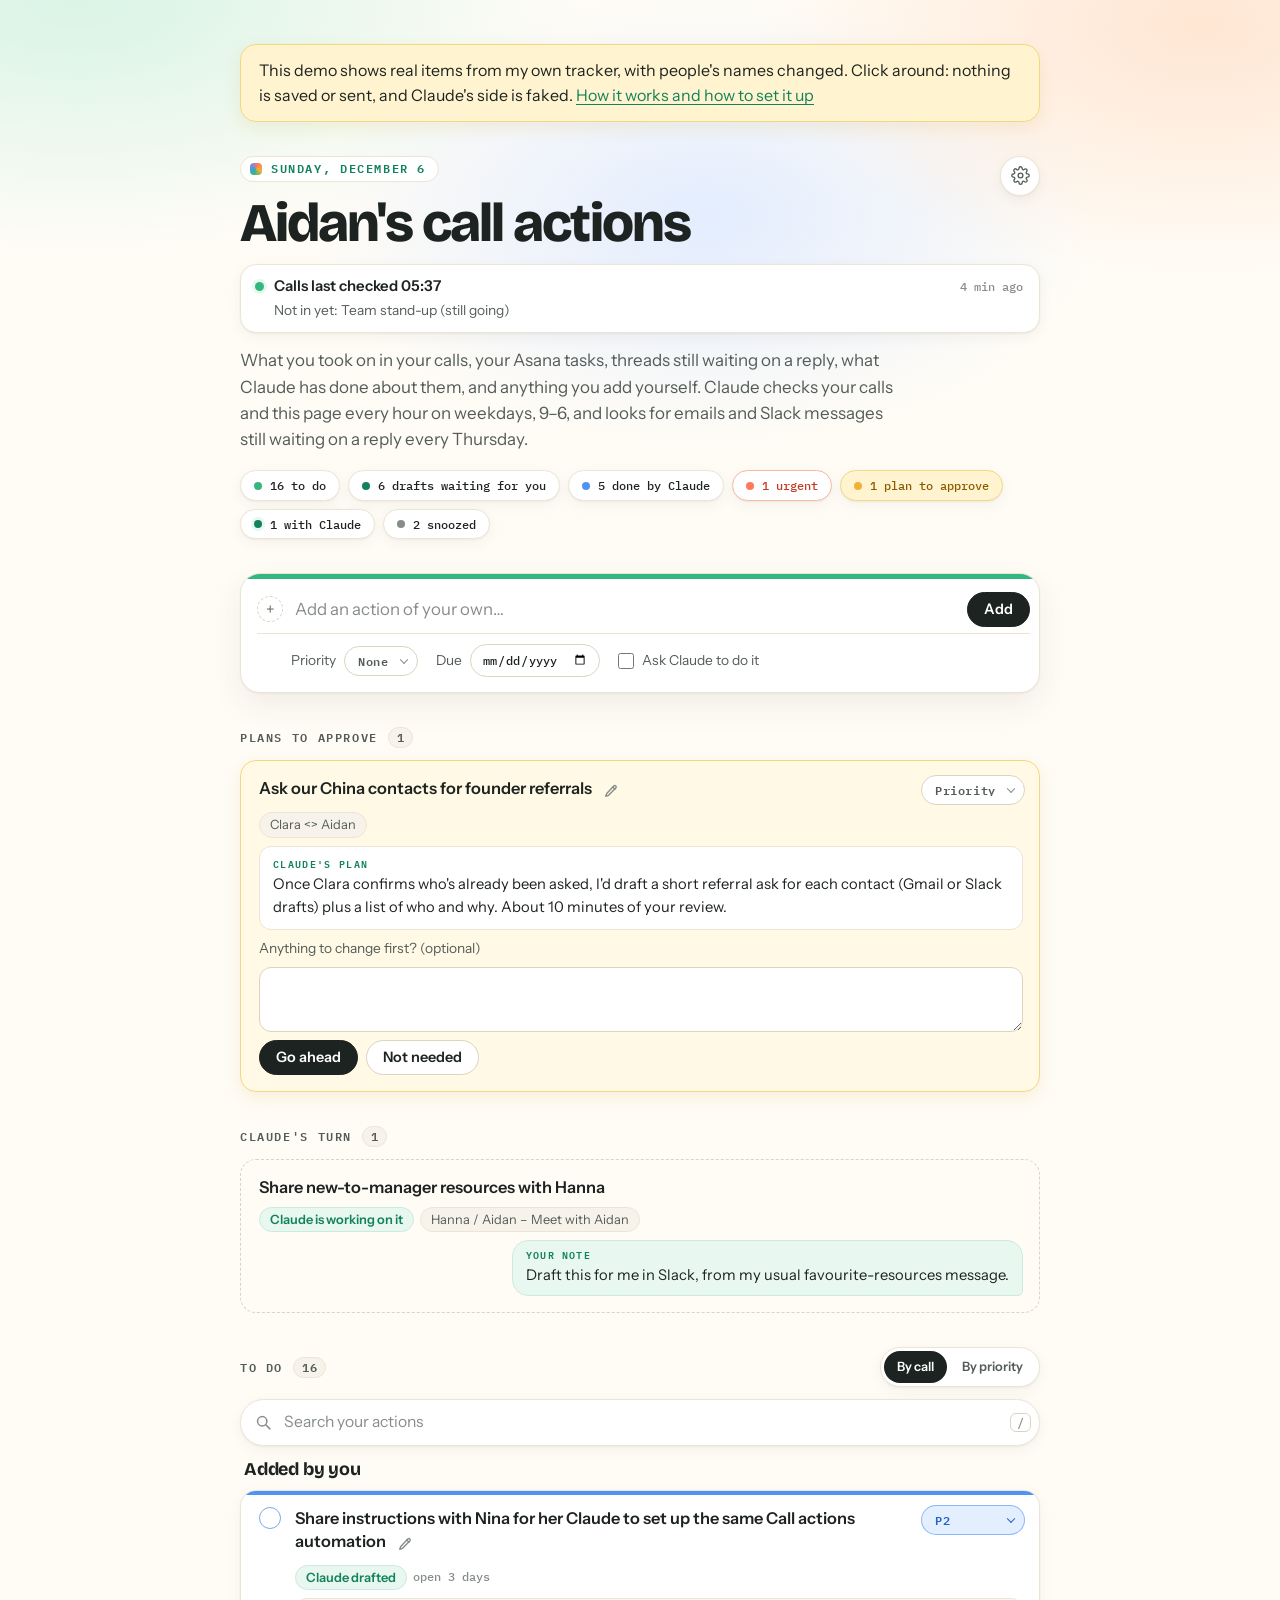
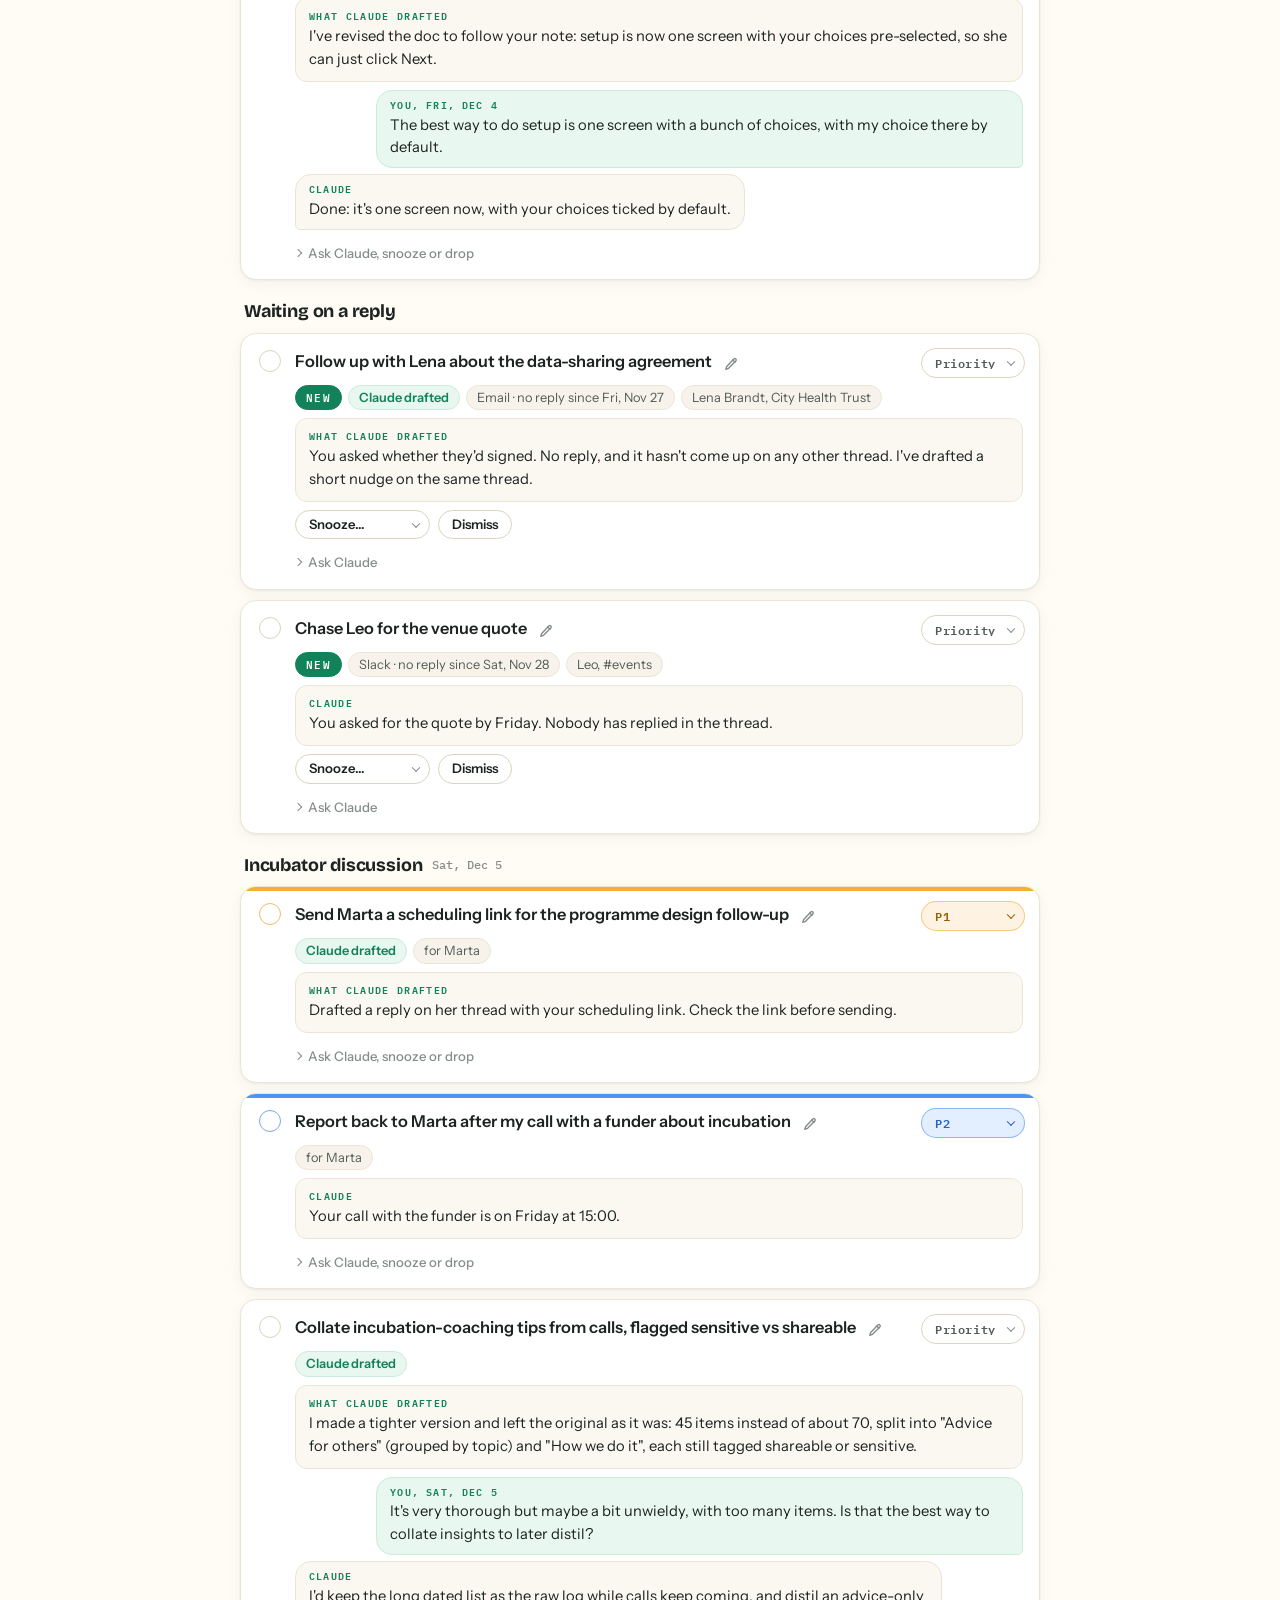
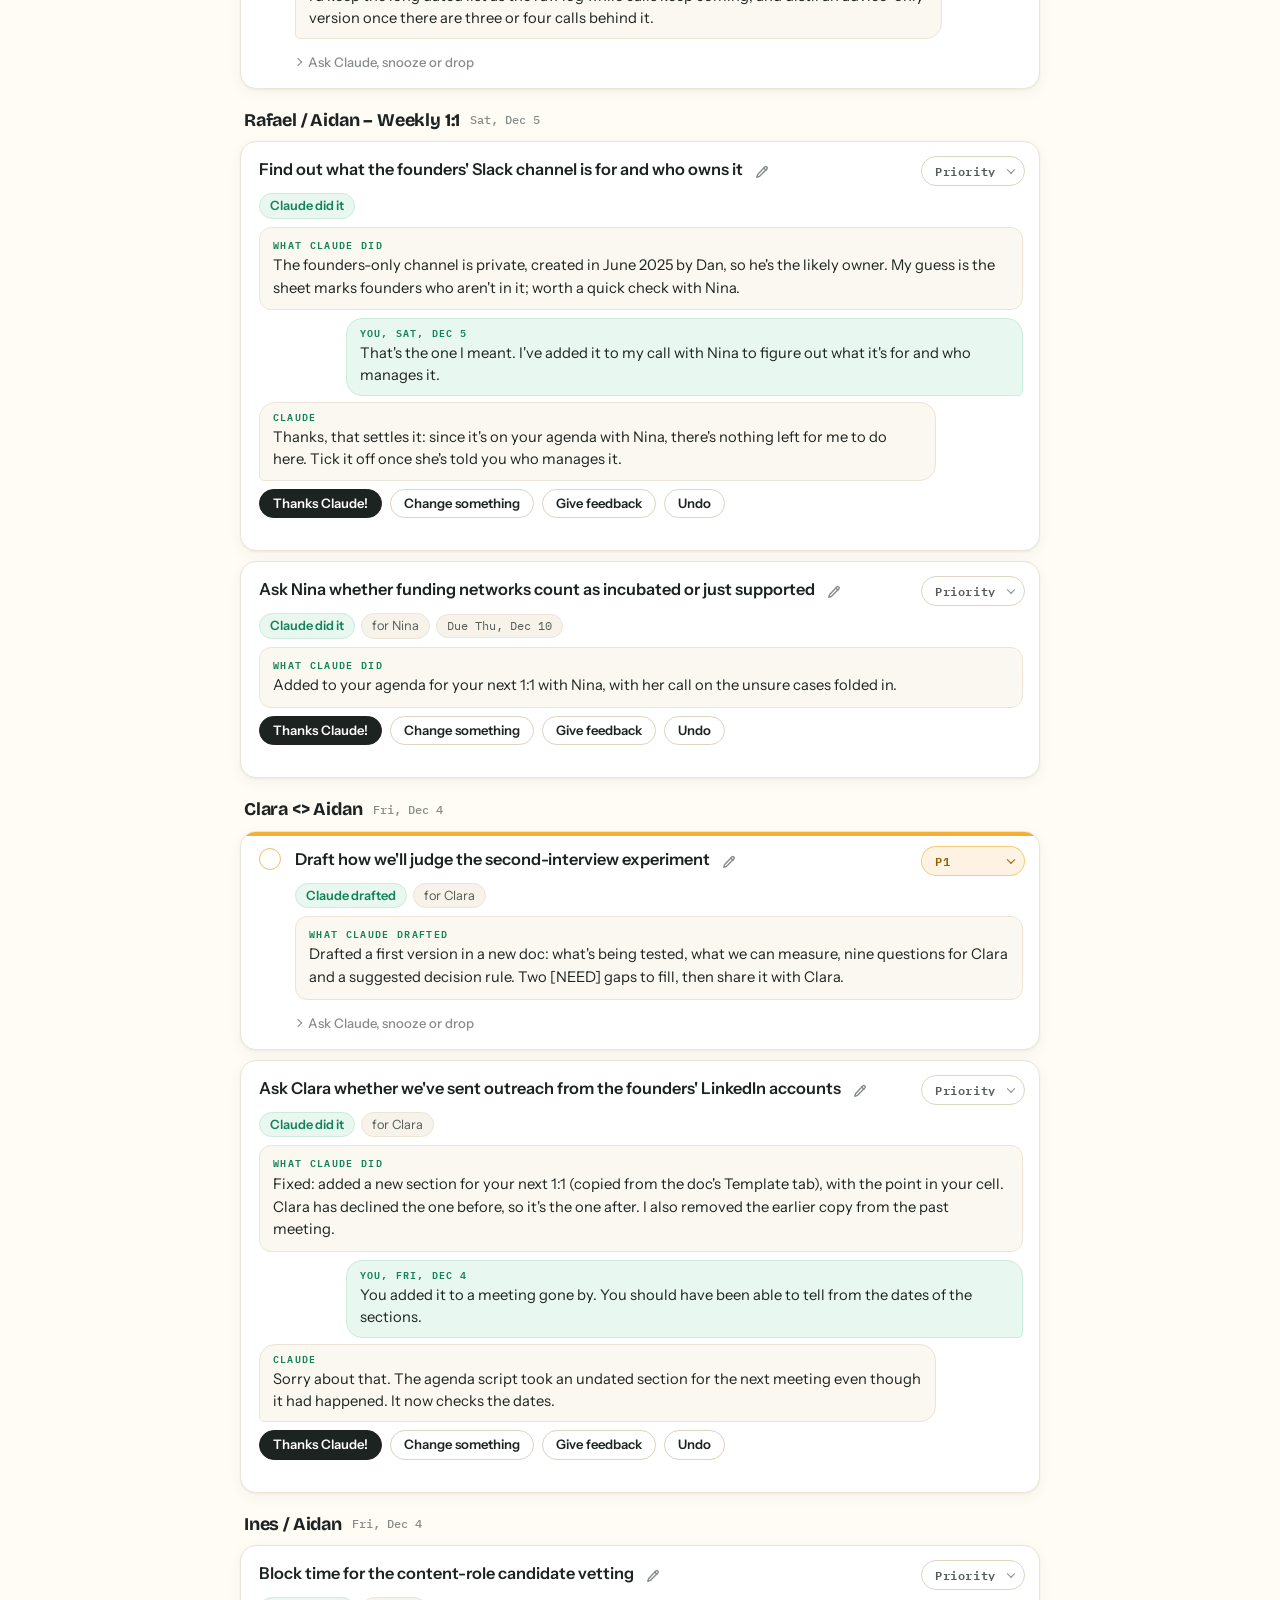
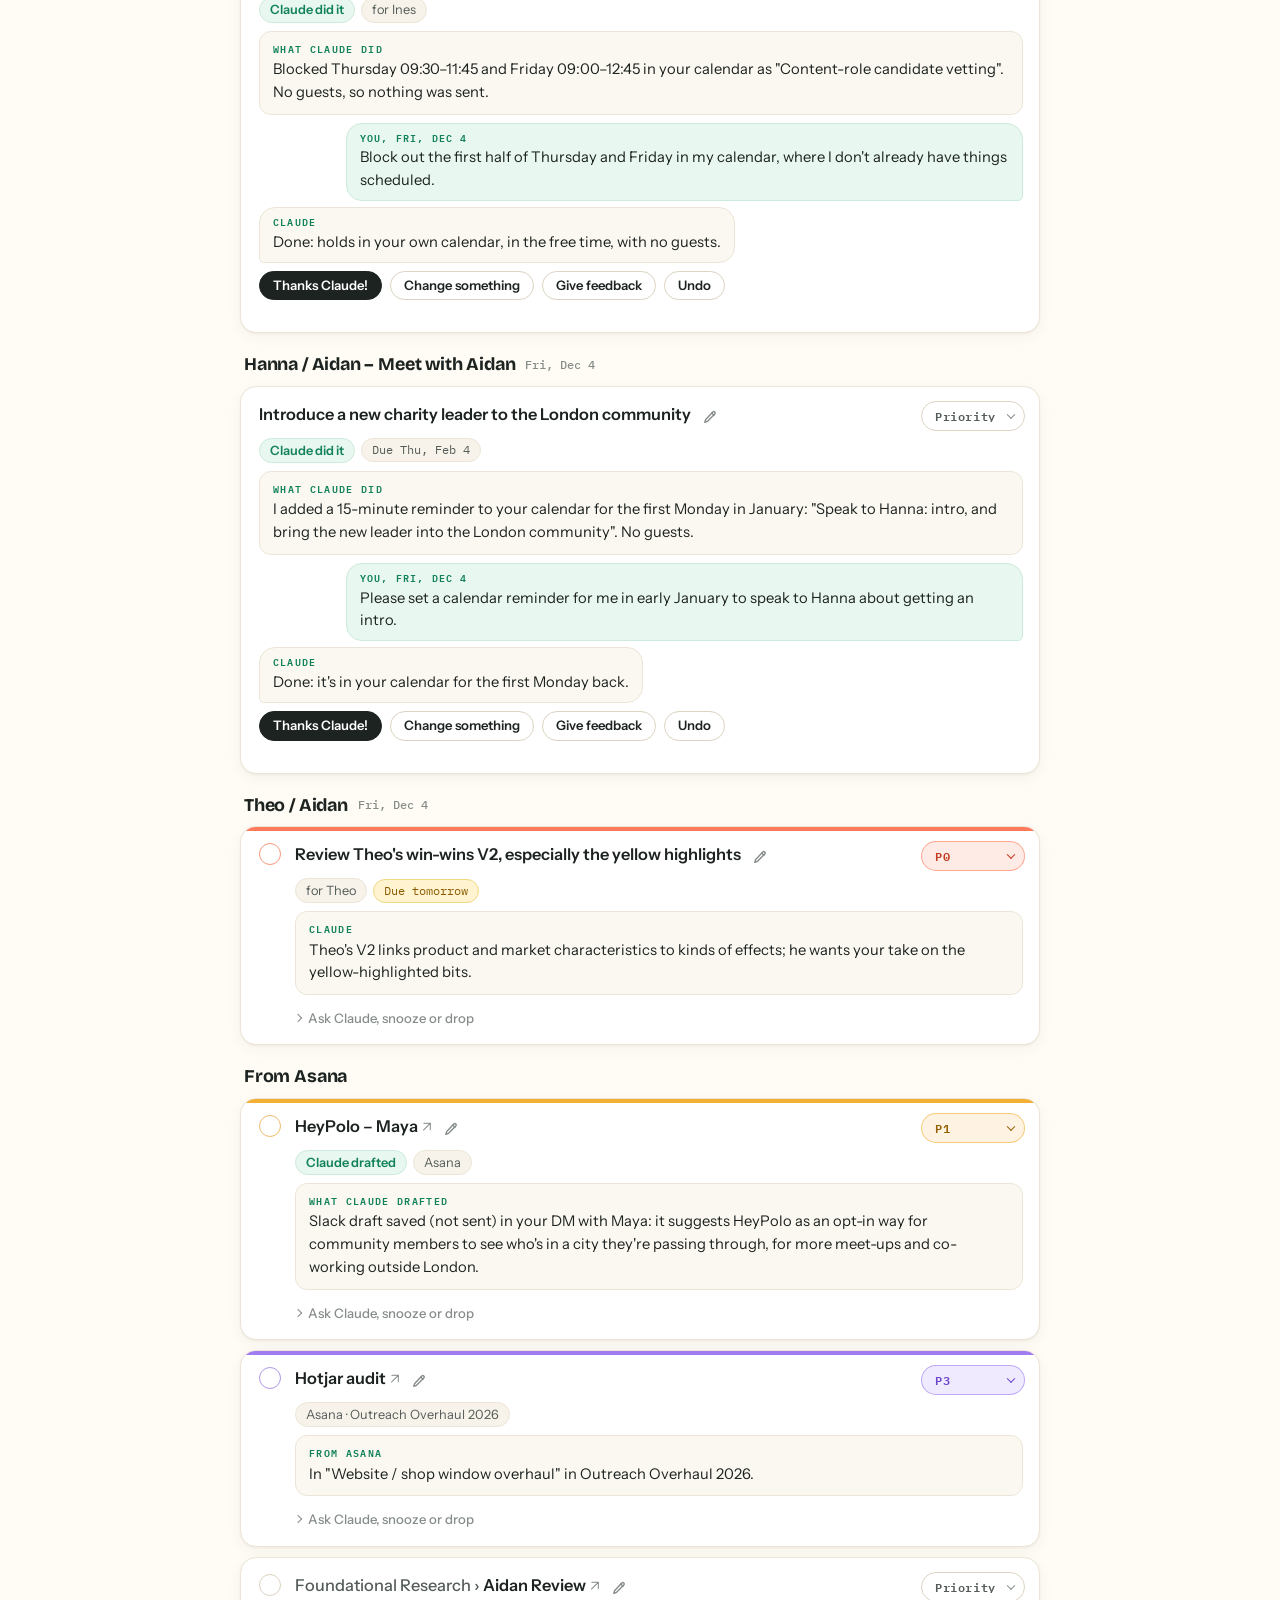
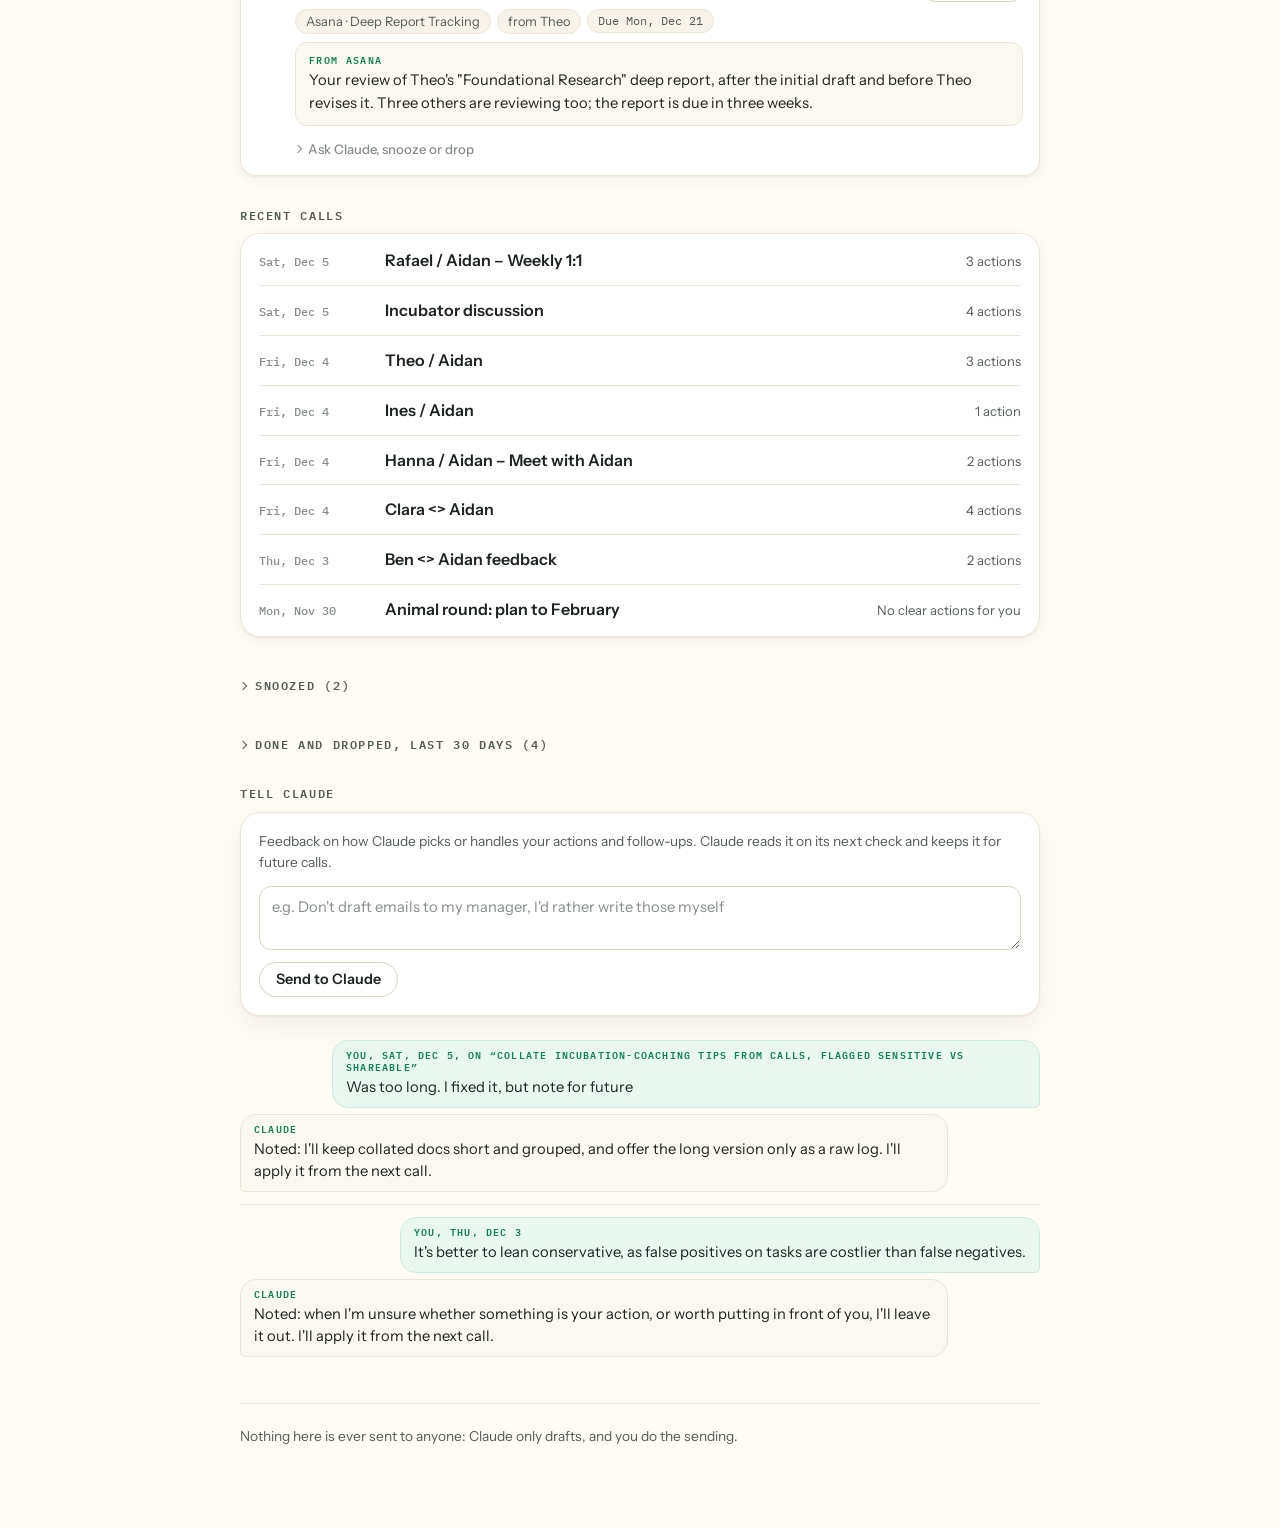
==== call-actions/demo/index.html @ 8473f17f "Call actions settings: say what the 1:1 docs list is for; clearer Asana hint Co-Authored-By: Claude " ====
<!doctype html>
<html lang="en" data-theme="light">
<head>
<meta charset="utf-8">
<meta name="viewport" content="width=device-width,initial-scale=1">
<style>:root{color-scheme:light;box-sizing:border-box}body{margin:0;padding:0;font:14px -apple-system,BlinkMacSystemFont,sans-serif;background:#fff;color:#000}img{max-width:100%}[hidden]:not([hidden=until-found i]){display:none!important}</style>
<title>Call actions</title>
<meta name="claude:viewport-fit-sides" content="cover">
<link rel="preconnect" href="https://fonts.googleapis.com">
<link rel="preconnect" href="https://fonts.gstatic.com" crossorigin>
<link rel="stylesheet" href="https://fonts.googleapis.com/css2?family=Bricolage+Grotesque:opsz,wght@12..96,500..800&family=Instrument+Sans:wght@400..700&family=IBM+Plex+Mono:wght@400;500;600&display=swap">
<style>
/* Layout: one calm working column for a list you keep open all day. A dated header with the day's tallies,
   a composer, then sections by what each item needs from you: your OK, Claude's turn, your to-dos (by priority
   or by call), recent calls, done, and a line back to Claude.
   Look: the same as the Claude toolkit website, and bright and light on purpose (no dark mode): a warm white
   page with a soft colour wash behind the header, white cards, pill buttons and mono uppercase labels. */
:root {
  --bg: #fffcf6;
  --surface: #ffffff;
  --raised: #f7f3ea;
  --code-bg: #fbf8f1;
  --ink: #1d2320;
  --muted: #545c58;
  --faint: #868d89;
  --line: #ece5d7;
  --line-strong: #dcd3c1;
  --accent: #12825a;
  --accent-ink: #ffffff;
  --accent-soft: #e8f7ef;
  --accent-line: #cdebdc;
  /* the website's card colours */
  --mint: #34b77f;
  --coral: #ff7a5c;
  --sky: #4f94f5;
  --sun: #f2b134;
  --violet: #a07cf0;
  /* the colour wash behind the header */
  --wash-mint: #d9f4e6;
  --wash-peach: #ffe6d3;
  --wash-sky: #e3edff;
  /* states: the yellow callout (needs your OK, due soon) and red (overdue) */
  --amber: #8a5a00;
  --amber-soft: #fff4cf;
  --amber-line: #f1d983;
  --red: #b8321f;
  --red-soft: #ffe9e3;
  /* priority tiers in the card colours: P0 coral, P1 sun, P2 sky, P3 violet; -ink is the readable text shade */
  --p0: var(--coral); --p0-ink: #c23a1f;
  --p1: var(--sun); --p1-ink: #946000;
  --p2: var(--sky); --p2-ink: #2763c4;
  --p3: var(--violet); --p3-ink: #6b46c9;
  --shadow: 0 1px 2px rgba(60, 45, 20, 0.05), 0 12px 32px rgba(60, 45, 20, 0.07);
  --shadow-sm: 0 1px 2px rgba(60, 45, 20, 0.05), 0 4px 14px rgba(60, 45, 20, 0.05);
  --shadow-callout: 0 6px 18px rgba(200, 150, 20, 0.12);
  --font-display: "Bricolage Grotesque", "Instrument Sans", system-ui, sans-serif;
  --font-body: "Instrument Sans", system-ui, -apple-system, "Segoe UI", sans-serif;
  --font-mono: "IBM Plex Mono", ui-monospace, "SFMono-Regular", Menlo, monospace;
  --radius: 20px;
  --radius-sm: 16px;
  color-scheme: light;
}

body { background: var(--bg); color: var(--ink); font: 16px/1.55 var(--font-body); -webkit-font-smoothing: antialiased; }
body::before { content: ""; position: absolute; inset: 0 0 auto 0; height: 640px; z-index: -1; pointer-events: none;
  background: radial-gradient(720px 360px at 6% 0%, var(--wash-mint) 0%, transparent 70%),
              radial-gradient(640px 360px at 94% 4%, var(--wash-peach) 0%, transparent 70%),
              radial-gradient(560px 320px at 55% 34%, var(--wash-sky) 0%, transparent 70%); }
.wrap {
  max-width: 50rem; margin: 0 auto;
  padding-left: max(16px, env(safe-area-inset-left, 0px));
  padding-right: max(16px, env(safe-area-inset-right, 0px));
  padding-block: 44px 80px;
  display: flex; flex-direction: column; gap: 34px;
}
a { color: var(--accent); text-underline-offset: 3px; }
a:hover { text-decoration-thickness: 2px; }
button, input, textarea, select { font: inherit; color: inherit; }
:focus-visible { outline: 2px solid var(--accent); outline-offset: 2px; }

/* header */
.top { position: relative; display: flex; flex-direction: column; align-items: flex-start; gap: 14px; }
/* the settings gear, top right, and its panel */
.gear { position: absolute; top: 0; right: 0; width: 40px; height: 40px; display: grid; place-content: center; padding: 0; border-radius: 999px; border: 1px solid var(--line); background: var(--surface); color: var(--muted); cursor: pointer; box-shadow: var(--shadow-sm); }
.gear:hover, .gear[aria-expanded="true"] { color: var(--accent); border-color: var(--accent); }
.gear svg { width: 19px; height: 19px; }
.settings { display: flex; flex-direction: column; gap: 16px; background: var(--surface); border: 1px solid var(--line); border-radius: var(--radius); padding: 20px 18px 18px; box-shadow: var(--shadow); }
.settings-head { display: flex; flex-wrap: wrap; align-items: baseline; justify-content: space-between; gap: 4px 12px; }
.settings .hint { margin: 0; font-size: 0.84rem; color: var(--muted); }
#settings-body { display: grid; grid-template-columns: repeat(auto-fit, minmax(min(100%, 19rem), 1fr)); gap: 14px; }
.set-group { margin: 0; min-width: 0; border: 1px solid var(--line); border-radius: var(--radius-sm); padding: 10px 14px 14px; display: flex; flex-direction: column; gap: 8px; }
.set-group legend { padding: 0 6px; margin-left: -6px; font: 600 0.68rem/1.4 var(--font-mono); letter-spacing: 0.13em; text-transform: uppercase; color: var(--muted); }
.set-label { margin: 4px 0 -2px; font-size: 0.82rem; color: var(--muted); }
.choices { display: flex; flex-wrap: wrap; gap: 6px 16px; }
.choice { display: inline-flex; align-items: flex-start; gap: 8px; font-size: 0.92rem; cursor: pointer; }
.choice.wide { display: flex; }
.choice input { accent-color: var(--accent); margin: 3px 0 0; width: 16px; height: 16px; flex: none; }
.choice .hint { display: block; font-size: 0.8rem; color: var(--muted); margin-top: 1px; }
.set-inline { display: inline-flex; align-items: center; gap: 8px; font-size: 0.9rem; }
.set-inline select, .set-inline input, .doc-row input { font: 500 0.82rem/1.2 var(--font-body); padding: 6px 10px; border: 1px solid var(--line-strong); border-radius: 999px; background: var(--surface); }
.docs { display: flex; flex-direction: column; gap: 6px; }
.doc-row { display: grid; grid-template-columns: minmax(0, 10rem) minmax(0, 1fr) auto; gap: 6px; align-items: center; }
.doc-row input { min-width: 0; border-radius: 10px; }
.eyebrow { display: inline-flex; align-items: center; gap: 9px; padding: 6px 12px 6px 9px; border-radius: 999px; background: var(--surface); border: 1px solid var(--line); font: 600 0.72rem/1 var(--font-mono); letter-spacing: 0.14em; text-transform: uppercase; color: var(--accent); }
.eyebrow::before { content: ""; flex: none; width: 12px; height: 12px; border-radius: 4px; background: conic-gradient(from 200deg, var(--mint), var(--sky), var(--coral), var(--sun), var(--mint)); }
.eyebrow:empty { display: none; }
h1 { margin: 0; font: 790 clamp(2.4rem, 1.7rem + 2.6vw, 3.4rem)/1 var(--font-display); letter-spacing: -0.035em; text-wrap: balance; }
.lede { margin: 0; color: var(--muted); font-size: 1.06rem; max-width: 60ch; }
/* when Claude last checked for calls, and which calls aren't in yet */
.checked { display: grid; grid-template-columns: auto minmax(0, 1fr); gap: 2px 10px; align-items: baseline; padding: 10px 16px 11px 14px; border-radius: var(--radius-sm); background: var(--surface); border: 1px solid var(--line); box-shadow: var(--shadow-sm); font-size: 0.93rem; color: var(--muted); max-width: 100%; }
.checked::before { content: ""; grid-row: 1; width: 9px; height: 9px; border-radius: 50%; background: var(--mint); box-shadow: 0 0 0 3px var(--accent-soft); align-self: center; }
.checked.stale { background: var(--amber-soft); border-color: var(--amber-line); }
.checked.stale::before { background: var(--sun); box-shadow: none; }
.checked.failed { background: var(--red-soft); border-color: color-mix(in oklab, var(--red) 25%, var(--red-soft)); }
.checked.failed::before { background: var(--red); box-shadow: none; }
.checked { align-self: stretch; }
.checked .main { grid-column: 2; display: flex; flex-wrap: wrap; justify-content: space-between; align-items: baseline; gap: 2px 12px; color: var(--ink); overflow-wrap: anywhere; }
.checked .main b { font-weight: 600; }
.checked .ago { font: 500 0.78rem/1 var(--font-mono); color: var(--faint); margin-left: auto; white-space: nowrap; }
.checked .sub { grid-column: 2; font-size: 0.86rem; overflow-wrap: anywhere; }
.stats { display: flex; flex-wrap: wrap; gap: 8px; margin-top: 4px; }
.stat { display: inline-flex; align-items: center; gap: 8px; font: 500 0.78rem/1 var(--font-mono); padding: 8px 13px; border-radius: 999px; background: var(--surface); border: 1px solid var(--line); box-shadow: var(--shadow-sm); font-variant-numeric: tabular-nums; }
.stat::before { content: ""; width: 8px; height: 8px; border-radius: 50%; background: var(--faint); }
.stat.todo::before { background: var(--mint); }
.stat.p0 { color: var(--p0-ink); border-color: color-mix(in oklab, var(--p0) 45%, var(--line)); }
.stat.p0::before { background: var(--p0); }
.stat.warn { color: var(--amber); background: var(--amber-soft); border-color: var(--amber-line); }
.stat.warn::before { background: var(--sun); }
.stat.claude::before { background: var(--accent); box-shadow: 0 0 0 3px var(--accent-soft); }
.stat.bad { color: var(--red); border-color: color-mix(in oklab, var(--red) 35%, var(--line)); }
.stat.bad::before { background: var(--red); }
.stat.drafted::before { background: var(--accent); }
.stat.did::before { background: var(--sky); }
button.stat { cursor: pointer; font: 500 0.78rem/1 var(--font-mono); transition: border-color 120ms ease, background-color 120ms ease, color 120ms ease; }
button.stat:hover { border-color: var(--accent); }
button.stat[aria-pressed="true"]:not(.todo) { background: var(--ink); border-color: var(--ink); color: var(--accent-ink); }
.search { display: flex; align-items: center; gap: 10px; padding: 0 8px 0 14px; border-radius: 999px; background: var(--surface); border: 1px solid var(--line); box-shadow: var(--shadow-sm); color: var(--faint); }
.search:focus-within { border-color: color-mix(in oklab, var(--accent) 55%, var(--line)); box-shadow: 0 0 0 4px var(--accent-soft); color: var(--accent); }
.search svg { width: 17px; height: 17px; flex: none; }
.search input { flex: 1; min-width: 0; border: 0; background: transparent; padding: 10px 2px; font-size: 0.98rem; color: var(--ink); }
.search input:focus-visible { outline: none; }
.search input::placeholder { color: var(--faint); }
.search kbd { font: 500 0.72rem/1 var(--font-mono); color: var(--faint); border: 1px solid var(--line-strong); border-radius: 6px; padding: 3px 6px; }
.search:focus-within kbd { display: none; }
.filter-bar { display: flex; flex-wrap: wrap; align-items: center; justify-content: space-between; gap: 8px 12px; padding: 9px 10px 9px 16px; border-radius: var(--radius-sm); background: var(--raised); border: 1px solid var(--line); font-size: 0.9rem; color: var(--muted); }

/* composer: a white card with a mint top edge, like the website's tool cards */
.add { position: relative; overflow: hidden; background: var(--surface); border: 1px solid var(--line); border-radius: var(--radius); padding: 11px 9px 7px 16px; box-shadow: var(--shadow); transition: border-color 150ms ease, box-shadow 150ms ease; }
.add::before { content: ""; position: absolute; inset: 0 0 auto 0; height: 5px; background: var(--mint); }
.add:focus-within { border-color: color-mix(in oklab, var(--accent) 55%, var(--line)); box-shadow: 0 0 0 4px var(--accent-soft), var(--shadow); }
.add-row { display: flex; align-items: center; gap: 10px; }
.add-row .plus { width: 24px; height: 24px; border-radius: 50%; border: 1.5px dashed var(--line-strong); flex: none; display: grid; place-content: center; color: var(--faint); font: 500 1rem/1 var(--font-body); }
.add-row input[type="text"] { flex: 1; min-width: 0; border: 0; background: transparent; font-size: 1.05rem; padding: 11px 2px; }
.add-row input[type="text"]:focus-visible { outline: none; }
.add-row input[type="text"]::placeholder { color: var(--faint); }
.add-opts { display: flex; flex-wrap: wrap; align-items: center; gap: 8px 18px; padding: 10px 4px 8px 34px; border-top: 1px solid var(--line); font-size: 0.86rem; color: var(--muted); }
.add .opt { display: inline-flex; align-items: center; gap: 8px; }
.add input[type="date"] { font: 500 0.78rem/1 var(--font-mono); border: 1px solid var(--line-strong); border-radius: 999px; padding: 7px 11px; background: var(--surface); color: var(--ink); }
.add input[type="checkbox"] { accent-color: var(--accent); width: 16px; height: 16px; margin: 0; }

/* buttons: pills, the main one filled with ink, as on the website */
.btn { border: 1px solid var(--line-strong); background: var(--surface); color: var(--ink); border-radius: 999px; padding: 8px 16px; cursor: pointer; font-size: 0.9rem; font-weight: 600; line-height: 1.2; transition: border-color 120ms ease, color 120ms ease, background-color 120ms ease; }
.btn:hover { border-color: var(--accent); color: var(--accent); }
.btn.primary { background: var(--ink); border-color: var(--ink); color: var(--accent-ink); }
.btn.primary:hover { background: var(--accent); border-color: var(--accent); color: var(--accent-ink); }
.btn.small { padding: 6px 13px; font-size: 0.82rem; }
.btn.danger:hover { border-color: var(--red); color: var(--red); }
.btn:disabled { opacity: 0.5; cursor: default; }

/* sections */
section { display: flex; flex-direction: column; gap: 12px; }
.sec-head { display: flex; flex-wrap: wrap; gap: 10px; align-items: center; justify-content: space-between; }
h2 { margin: 0; font: 600 0.72rem/1 var(--font-mono); text-transform: uppercase; letter-spacing: 0.14em; color: var(--muted); display: flex; gap: 10px; align-items: center; }
h2 .n:not(:empty) { padding: 4px 8px; border-radius: 999px; background: var(--raised); border: 1px solid var(--line); color: var(--muted); letter-spacing: 0.04em; font-variant-numeric: tabular-nums; }
.seg { display: inline-flex; padding: 3px; gap: 2px; border-radius: 999px; background: var(--surface); border: 1px solid var(--line); box-shadow: var(--shadow-sm); }
.seg button { border: 0; background: transparent; border-radius: 999px; padding: 6px 13px; font-size: 0.8rem; font-weight: 600; color: var(--muted); cursor: pointer; }
.seg button:hover { color: var(--ink); }
.seg button[aria-pressed="true"] { background: var(--ink); color: var(--accent-ink); }
ul.list { list-style: none; margin: 0; padding: 0; display: flex; flex-direction: column; gap: 10px; }

/* groups */
.group { display: flex; flex-direction: column; gap: 10px; }
.group + .group { margin-top: 20px; }
.group-head { display: flex; flex-wrap: wrap; gap: 4px 10px; align-items: center; padding: 0 4px; }
.group-head .title { font: 720 1.12rem/1.25 var(--font-display); letter-spacing: -0.01em; color: var(--ink); text-decoration: none; }
.group-head a.title:hover { color: var(--accent); }
.group-head .arrow { color: var(--faint); font-weight: 400; margin-left: 3px; }
.group-head .date { font: 500 0.75rem/1 var(--font-mono); color: var(--faint); }
.tier { font: 600 0.76rem/1 var(--font-mono); letter-spacing: 0.06em; padding: 6px 11px; border-radius: 999px; color: var(--prio-ink, var(--muted)); background: color-mix(in oklab, var(--prio, var(--faint)) 16%, var(--surface)); border: 1px solid color-mix(in oklab, var(--prio, var(--faint)) 45%, transparent); }

/* items: white cards; a priority adds its colour as the top edge */
[data-prio="P0"] { --prio: var(--p0); --prio-ink: var(--p0-ink); }
[data-prio="P1"] { --prio: var(--p1); --prio-ink: var(--p1-ink); }
[data-prio="P2"] { --prio: var(--p2); --prio-ink: var(--p2-ink); }
[data-prio="P3"] { --prio: var(--p3); --prio-ink: var(--p3-ink); }
.item { position: relative; overflow: hidden; display: grid; grid-template-columns: auto minmax(0, 1fr); gap: 4px 14px; align-items: start; background: var(--surface); border: 1px solid var(--line); border-radius: var(--radius-sm); padding: 16px 16px 16px 18px; box-shadow: var(--shadow-sm); }
.item:hover { border-color: var(--line-strong); }
.item[data-prio]::before { content: ""; position: absolute; inset: 0 0 auto 0; height: 4px; background: var(--prio); }
.item.plan { background: color-mix(in oklab, var(--amber-soft) 55%, var(--surface)); border-color: var(--amber-line); box-shadow: var(--shadow-callout); grid-template-columns: minmax(0, 1fr); }
.item.quiet { background: transparent; box-shadow: none; border: 1px dashed var(--line-strong); grid-template-columns: minmax(0, 1fr); }
/* something Claude did itself: no tick, its own Thanks / Change / Drop buttons */
.item.did { grid-template-columns: minmax(0, 1fr); }
/* The priority pill floats top right, so everything below the title (notes, your messages) can use the card's full width. */
.item > .prio-wrap { position: absolute; top: 14px; right: 14px; }
.item:has(> .prio-wrap) > .body > .text, .item:has(> .prio-wrap) .edit-form > label:first-child { padding-right: 118px; }
.item:has(> .prio-wrap) .edit-form > .edit-title { width: calc(100% - 118px); }
details.more.change > summary { display: none; }
details.more.change[open] { display: flex; flex-direction: column; gap: 8px; }
details.more.change .row { margin-top: 0; }
.item.leaving { opacity: 0; transform: translateX(14px); }
.item .body { display: flex; flex-direction: column; gap: 8px; min-width: 0; }
.text { font-weight: 600; font-size: 1.02rem; line-height: 1.4; overflow-wrap: anywhere; }
/* an Asana task's parent ("Foundational Research ›") before its own name; the title links to Asana */
.text .parent { color: var(--muted); font-weight: 500; }
.title-link { color: inherit; text-decoration: none; }
.title-link:hover { color: var(--accent); text-decoration: underline; text-decoration-thickness: 1px; }
.title-link .arrow { color: var(--faint); font-weight: 400; margin-left: 4px; font-size: 0.9em; }
/* the pencil that opens the title and description for editing */
button.edit { display: inline-grid; place-content: center; vertical-align: -4px; margin-left: 6px; width: 26px; height: 26px; padding: 0; border-radius: 999px; border: 1px solid transparent; background: transparent; color: var(--faint); cursor: pointer; }
button.edit:hover, button.edit:focus-visible { color: var(--accent); border-color: var(--line-strong); background: var(--surface); }
button.edit svg { width: 14px; height: 14px; }
.edit-form { display: flex; flex-direction: column; gap: 6px; }
.edit-form input.edit-title { width: 100%; box-sizing: border-box; font-weight: 600; font-size: 1rem; padding: 8px 12px; border: 1px solid var(--line-strong); border-radius: 12px; background: var(--surface); }
.edit-form input.edit-title:focus-visible { outline: none; border-color: var(--accent); box-shadow: 0 0 0 3px var(--accent-soft); }
.edit-form .row { margin-top: 4px; }

.tick { appearance: none; -webkit-appearance: none; margin: 0; width: 22px; height: 22px; border-radius: 50%; border: 1.5px solid var(--line-strong); background: var(--surface); display: grid; place-content: center; cursor: pointer; flex: none; }
.tick::after { content: ""; width: 9px; height: 5px; border: solid var(--accent-ink); border-width: 0 0 2px 2px; transform: translateY(-1px) rotate(-45deg) scale(0); }
.tick:hover { border-color: var(--accent); box-shadow: 0 0 0 4px var(--accent-soft); }
.tick:checked { background: var(--accent); border-color: var(--accent); }
.tick:checked::after { transform: translateY(-1px) rotate(-45deg) scale(1); }
.item[data-prio] .tick { border-color: color-mix(in oklab, var(--prio) 70%, var(--line-strong)); }

.meta { display: flex; flex-wrap: wrap; gap: 6px; align-items: center; font-size: 0.8rem; color: var(--muted); }
.chip { display: inline-flex; align-items: center; gap: 6px; padding: 3px 10px; border-radius: 999px; background: var(--raised); border: 1px solid var(--line); line-height: 1.35; }
a.chip { color: inherit; text-decoration: none; }
a.chip:hover { border-color: var(--accent); color: var(--accent); }
.chip.claude { background: var(--accent-soft); border-color: var(--accent-line); color: var(--accent); font-weight: 600; }
.chip.new { background: var(--accent); border-color: var(--accent); color: var(--accent-ink); font: 600 0.66rem/1.6 var(--font-mono); letter-spacing: 0.12em; text-transform: uppercase; }
.chip.due { font-family: var(--font-mono); font-size: 0.74rem; }
.chip.overdue { background: var(--red-soft); border-color: color-mix(in oklab, var(--red) 25%, var(--red-soft)); color: var(--red); }
.chip.soon { background: var(--amber-soft); border-color: var(--amber-line); color: var(--amber); }
.age { font: 500 0.74rem/1 var(--font-mono); color: var(--faint); }

.note { margin: 0; font-size: 0.92rem; line-height: 1.55; padding: 10px 13px; border-radius: 12px; background: var(--code-bg); border: 1px solid var(--line); overflow-wrap: anywhere; }
.item.plan .note { background: var(--surface); }
.note .who { display: block; font: 600 0.64rem/1.2 var(--font-mono); text-transform: uppercase; letter-spacing: 0.13em; color: var(--accent); margin-bottom: 4px; }
.note.mine { background: transparent; border-style: dashed; border-color: var(--line-strong); color: var(--muted); }
.note.mine .who { color: var(--faint); }
.note a { color: var(--accent); font-weight: 600; }
.note a + a { margin-left: 10px; }
/* your notes and Claude's replies, like text messages: yours on the right, Claude's on the left */
.thread { display: flex; flex-direction: column; gap: 6px; }
.bubble { margin: 0; max-width: 85%; padding: 8px 13px 9px; border-radius: 16px; font-size: 0.92rem; line-height: 1.5; overflow-wrap: anywhere; }
.bubble .who { display: block; font: 600 0.62rem/1.2 var(--font-mono); text-transform: uppercase; letter-spacing: 0.12em; margin-bottom: 3px; }
.bubble.me { align-self: flex-end; background: var(--accent-soft); color: var(--ink); border: 1px solid var(--accent-line); border-bottom-right-radius: 5px; }
.bubble.me .who { color: var(--accent); }
.bubble.me .pending { color: var(--muted); }
.bubble.me .pending { font-size: 0.8rem; }
.bubble.claude { align-self: flex-start; background: var(--code-bg); border: 1px solid var(--line); border-bottom-left-radius: 5px; }
.item.plan .bubble.claude { background: var(--surface); }
.bubble.claude .who { color: var(--accent); }
.pending-line { margin: 0; align-self: flex-start; font-size: 0.82rem; color: var(--faint); }

details.more > summary { list-style: none; cursor: pointer; font-size: 0.82rem; font-weight: 500; color: var(--faint); width: fit-content; display: inline-flex; align-items: center; gap: 7px; }
details.more > summary::-webkit-details-marker { display: none; }
details.more > summary::before { content: ""; width: 5px; height: 5px; border: solid currentColor; border-width: 0 1.5px 1.5px 0; transform: rotate(-45deg); }
details.more[open] > summary::before { transform: rotate(45deg); }
details.more > summary:hover { color: var(--accent); }
details.more[open] > summary { margin-bottom: 8px; }
details.more .row { margin-top: 8px; }
.row { display: flex; flex-wrap: wrap; gap: 8px; align-items: center; }
textarea { width: 100%; box-sizing: border-box; border: 1px solid var(--line-strong); border-radius: 12px; padding: 10px 12px; background: var(--surface); resize: vertical; min-height: 2.8rem; font-size: 0.92rem; line-height: 1.45; }
textarea:focus-visible { outline: none; border-color: var(--accent); box-shadow: 0 0 0 3px var(--accent-soft); }
textarea::placeholder { color: var(--faint); }
.label { font-size: 0.86rem; color: var(--muted); }

/* priority pill */
.prio-wrap { position: relative; display: inline-flex; flex: none; align-self: start; }
.prio-wrap::after { content: ""; position: absolute; right: 11px; top: 50%; width: 5px; height: 5px; border: solid var(--faint); border-width: 0 1.5px 1.5px 0; transform: translateY(-70%) rotate(45deg); pointer-events: none; }
.prio-wrap[data-prio]::after { border-color: var(--prio-ink); }
select.prio { appearance: none; -webkit-appearance: none; font: 600 0.75rem/1 var(--font-mono); letter-spacing: 0.05em; padding: 8px 28px 8px 13px; border-radius: 999px; border: 1px solid var(--line-strong); background: var(--surface); color: var(--muted); cursor: pointer; }
select.prio:hover { border-color: var(--accent); }
.prio-wrap[data-prio] select.prio { color: var(--prio-ink); border-color: color-mix(in oklab, var(--prio) 60%, transparent); background: color-mix(in oklab, var(--prio) 16%, var(--surface)); }
select.prio:disabled { cursor: default; }

/* snooze */
.snz-wrap { position: relative; display: inline-flex; }
.snz-wrap::after { content: ""; position: absolute; right: 11px; top: 50%; width: 5px; height: 5px; border: solid var(--faint); border-width: 0 1.5px 1.5px 0; transform: translateY(-70%) rotate(45deg); pointer-events: none; }
select.snooze { appearance: none; -webkit-appearance: none; font-size: 0.82rem; font-weight: 600; line-height: 1.2; padding: 6px 28px 6px 13px; border-radius: 999px; border: 1px solid var(--line-strong); background: var(--surface); color: var(--ink); cursor: pointer; }
select.snooze:hover { border-color: var(--accent); color: var(--accent); }
.done-item.snz .t { text-decoration: none; color: var(--ink); }

/* states */
.empty { margin: 0; color: var(--muted); background: color-mix(in oklab, var(--surface) 60%, transparent); border: 1px dashed var(--line-strong); border-radius: var(--radius); padding: 20px; }
.notice { margin: 0; padding: 13px 18px; border-radius: var(--radius-sm); background: var(--amber-soft); border: 1px solid var(--amber-line); color: var(--ink); box-shadow: var(--shadow-callout); }

/* recent calls: one white card, a row per call */
ul.list.calls { gap: 0; background: var(--surface); border: 1px solid var(--line); border-radius: var(--radius); padding: 2px 18px; box-shadow: var(--shadow-sm); }
.calls:empty { display: none; }
.calls li { display: grid; grid-template-columns: 7rem minmax(0, 1fr) auto; gap: 14px; align-items: baseline; padding: 12px 0; border-bottom: 1px solid var(--line); }
.calls li:last-child { border-bottom: 0; }
.calls .date { font: 500 0.75rem/1.4 var(--font-mono); color: var(--faint); }
.calls li > :nth-child(2) { color: var(--ink); font-weight: 600; overflow-wrap: anywhere; }  /* the call's title, linked or not */
.calls a { text-decoration: none; }
.calls a:hover { color: var(--accent); }
.calls .count { font-size: 0.82rem; color: var(--muted); white-space: nowrap; display: inline-flex; gap: 8px; align-items: center; }

/* snoozed, and done and dropped */
details.done > summary { list-style: none; cursor: pointer; font: 600 0.72rem/1 var(--font-mono); text-transform: uppercase; letter-spacing: 0.14em; color: var(--muted); display: inline-flex; align-items: center; gap: 9px; }
details.done > summary:hover { color: var(--accent); }
details.done > summary::-webkit-details-marker { display: none; }
details.done > summary::before { content: ""; width: 5px; height: 5px; border: solid currentColor; border-width: 0 1.5px 1.5px 0; transform: rotate(-45deg); }
details.done[open] > summary::before { transform: rotate(45deg); }
details.done[open] > summary { margin-bottom: 12px; }
details.done > div:not(:empty) { background: var(--surface); border: 1px solid var(--line); border-radius: var(--radius); padding: 2px 18px; box-shadow: var(--shadow-sm); }
.done-item { display: flex; gap: 12px; align-items: baseline; justify-content: space-between; padding: 11px 0; border-bottom: 1px solid var(--line); }
.done-item:last-child { border-bottom: 0; }
.done-item .t-wrap { display: flex; flex-direction: column; gap: 2px; min-width: 0; }
.done-item .t { text-decoration: line-through; text-decoration-color: var(--faint); color: var(--muted); overflow-wrap: anywhere; }
.done-item .why { font-size: 0.84rem; color: var(--faint); overflow-wrap: anywhere; }
.done-item .when { font: 500 0.72rem/1 var(--font-mono); color: var(--faint); white-space: nowrap; }

/* tell Claude */
.fb form { display: flex; flex-direction: column; gap: 12px; background: var(--surface); border: 1px solid var(--line); border-radius: var(--radius); padding: 18px; box-shadow: var(--shadow); }
.fb ul.list { gap: 0; }
.fb li { display: flex; flex-direction: column; gap: 6px; padding: 12px 0; border-bottom: 1px solid var(--line); }
.fb li:last-child { border-bottom: 0; }
.foot { margin: 0; padding-top: 22px; border-top: 1px solid var(--line); font-size: 0.86rem; color: var(--muted); }
.visually-hidden { position: absolute; width: 1px; height: 1px; overflow: hidden; clip: rect(0 0 0 0); white-space: nowrap; }

@media (max-width: 560px) {
  .doc-row { grid-template-columns: minmax(0, 1fr) auto; }
  .doc-row .doc-url { grid-column: 1 / -1; grid-row: 2; }
  .calls li { grid-template-columns: 1fr; gap: 3px; }
  .add-opts { padding-left: 4px; }
  .item { padding: 14px 12px 12px; gap: 4px 12px; }
  .item > .prio-wrap { top: 12px; right: 10px; }
  .item:has(> .prio-wrap) > .body > .text, .item:has(> .prio-wrap) .edit-form > label:first-child { padding-right: 112px; }
  .item:has(> .prio-wrap) .edit-form > .edit-title { width: calc(100% - 112px); }
}
@media (prefers-reduced-motion: no-preference) {
  .item { transition: border-color 150ms ease, background-color 150ms ease, opacity 220ms ease, transform 220ms ease; }
  .tick { transition: border-color 150ms ease, background-color 150ms ease, box-shadow 150ms ease; }
  .tick::after { transition: transform 180ms cubic-bezier(0.2, 0.9, 0.3, 1.3); }
  details.more > summary::before, details.done > summary::before { transition: transform 150ms ease; }
}
</style>

<script src="demo.js"></script>
</head>
<body>
<main class="wrap" id="app">
  <p class="notice" style="margin:0">This demo shows real items from my own tracker, with people's names changed. Click around:
  nothing is saved or sent, and Claude's side is faked. <a href="../">How it works and how to set it up</a></p>

  <header class="top">
    <button class="gear" id="gear" type="button" data-set="toggle" aria-expanded="false" aria-controls="settings" title="Settings"><svg viewBox="0 0 24 24" fill="none" stroke="currentColor" stroke-width="1.7" stroke-linecap="round" stroke-linejoin="round" aria-hidden="true"><circle cx="12" cy="12" r="3"/><path d="M19.4 15a1.65 1.65 0 0 0 .33 1.82l.06.06a2 2 0 1 1-2.83 2.83l-.06-.06a1.65 1.65 0 0 0-1.82-.33 1.65 1.65 0 0 0-1 1.51V21a2 2 0 1 1-4 0v-.09A1.65 1.65 0 0 0 9 19.4a1.65 1.65 0 0 0-1.82.33l-.06.06a2 2 0 1 1-2.83-2.83l.06-.06a1.65 1.65 0 0 0 .33-1.82 1.65 1.65 0 0 0-1.51-1H3a2 2 0 1 1 0-4h.09A1.65 1.65 0 0 0 4.6 9a1.65 1.65 0 0 0-.33-1.82l-.06-.06a2 2 0 1 1 2.83-2.83l.06.06a1.65 1.65 0 0 0 1.82.33H9a1.65 1.65 0 0 0 1-1.51V3a2 2 0 1 1 4 0v.09a1.65 1.65 0 0 0 1 1.51 1.65 1.65 0 0 0 1.82-.33l.06-.06a2 2 0 1 1 2.83 2.83l-.06.06a1.65 1.65 0 0 0-.33 1.82V9a1.65 1.65 0 0 0 1.51 1H21a2 2 0 1 1 0 4h-.09a1.65 1.65 0 0 0-1.51 1z"/></svg><span class="visually-hidden">Settings</span></button>
    <div class="eyebrow" id="today"></div>
    <h1 id="title">Call actions</h1>
    <div class="checked" id="checked" role="status" hidden></div>
    <p class="lede">What you took on in your calls, your Asana tasks, threads still waiting on a reply, what Claude has done about them, and anything you add yourself. Claude checks your calls and this page every hour on weekdays, 9–6, and looks for emails and Slack messages still waiting on a reply every Thursday.</p>
    <div class="stats" id="stats"></div>
  </header>

  <section class="settings" id="settings" hidden aria-label="Settings">
    <div class="settings-head"><h2>Settings</h2><p class="hint">Claude reads these at the start of every check.</p></div>
    <div id="settings-body"></div>
    <div class="row"><button class="btn primary" type="button" data-set="save">Save</button><button class="btn" type="button" data-set="cancel">Cancel</button></div>
  </section>

  <form class="add" id="add-form" autocomplete="off">
    <div class="add-row">
      <span class="plus" aria-hidden="true">+</span>
      <label for="add-text" class="visually-hidden">New action</label>
      <input type="text" id="add-text" placeholder="Add an action of your own…" maxlength="500">
      <button class="btn primary" type="submit" id="add-btn">Add</button>
    </div>
    <div class="add-opts">
      <label class="opt" for="add-prio">Priority
        <span class="prio-wrap"><select id="add-prio" class="prio"><option value="">None</option><option>P0</option><option>P1</option><option>P2</option><option>P3</option></select></span>
      </label>
      <label class="opt" for="add-due">Due <input type="date" id="add-due"></label>
      <label class="opt" for="add-ask"><input type="checkbox" id="add-ask"> Ask Claude to do it</label>
    </div>
  </form>

  <p class="notice" id="notice" hidden></p>

  <section id="sec-ok" hidden>
    <h2>Plans to approve <span class="n" id="n-ok"></span></h2>
    <ul class="list" id="list-ok"></ul>
  </section>

  <section id="sec-claude" hidden>
    <h2>Claude's turn <span class="n" id="n-claude"></span></h2>
    <ul class="list" id="list-claude"></ul>
  </section>

  <section id="sec-todo">
    <div class="sec-head">
      <h2>To do <span class="n" id="n-todo"></span></h2>
      <div class="seg" role="group" aria-label="Arrange to-dos">
        <button type="button" id="view-call" data-view="call" aria-pressed="true">By call</button>
        <button type="button" id="view-priority" data-view="priority" aria-pressed="false">By priority</button>
      </div>
    </div>
    <label class="search" for="search">
      <svg viewBox="0 0 20 20" fill="none" stroke="currentColor" stroke-width="1.8" stroke-linecap="round" aria-hidden="true"><circle cx="8.5" cy="8.5" r="5.5"/><path d="M13 13l4.5 4.5"/></svg>
      <span class="visually-hidden">Search your actions</span>
      <input type="search" id="search" placeholder="Search your actions" autocomplete="off">
      <kbd aria-hidden="true">/</kbd>
    </label>
    <div class="filter-bar" id="filter-bar" hidden></div>
    <div id="list-todo"></div>
    <p class="empty" id="empty-todo">Loading your actions…</p>
  </section>

  <section id="sec-calls">
    <h2>Recent calls</h2>
    <ul class="list calls" id="list-calls"></ul>
    <p class="empty" id="empty-calls" hidden>Calls appear here once Claude has summarised them.</p>
  </section>

  <details class="done" id="sec-snoozed" hidden>
    <summary>Snoozed <span id="n-snoozed"></span></summary>
    <div id="list-snoozed"></div>
  </details>

  <details class="done" id="sec-done">
    <summary>Done and dropped, last 30 days <span id="n-done"></span></summary>
    <div id="list-done"></div>
  </details>

  <section class="fb" id="sec-fb">
    <h2>Tell Claude</h2>
    <form id="fb-form" autocomplete="off">
      <label for="fb-text" class="label">Feedback on how Claude picks or handles your actions and follow-ups. Claude reads it on its next check and keeps it for future calls.</label>
      <textarea id="fb-text" rows="2" maxlength="2000" placeholder="e.g. Don't draft emails to my manager, I'd rather write those myself"></textarea>
      <div class="row"><button class="btn" type="submit" id="fb-btn">Send to Claude</button></div>
    </form>
    <ul class="list" id="list-fb"></ul>
  </section>

  <p class="foot">Nothing here is ever sent to anyone: Claude only drafts, and you do the sending.</p>
</main>

<script>
(() => {
  "use strict";
  const DAY = 86400000;
  const $ = (id) => document.getElementById(id);
  const S = { actions: new Map(), calls: [], feedback: [], got: new Set(), prevSeen: null, run: null, editing: null, filter: null, settings: null, query: "" };
  let db = null;

  // ---------- small helpers ----------
  function h(tag, attrs, ...kids) {
    const n = document.createElement(tag);
    for (const [k, v] of Object.entries(attrs || {})) {
      if (v == null || v === false) continue;
      if (k === "text") n.textContent = v;
      else if (k === "checked" || k === "open" || k === "disabled") n[k] = true;
      else n.setAttribute(k, v);
    }
    for (const kid of kids.flat()) {
      if (kid == null || kid === false || kid === "") continue;
      n.append(kid.nodeType ? kid : document.createTextNode(String(kid)));
    }
    return n;
  }
  function parseDay(s) {
    if (!s) return null;
    const d = new Date(/^\d{4}-\d{2}-\d{2}$/.test(s) ? s + "T12:00:00" : s);
    return isNaN(d) ? null : d;
  }
  function fmtDay(s) {
    const d = parseDay(s);
    return d ? d.toLocaleDateString(undefined, { weekday: "short", day: "numeric", month: "short" }) : "";
  }
  function localDay(d) {
    return d.getFullYear() + "-" + String(d.getMonth() + 1).padStart(2, "0") + "-" + String(d.getDate()).padStart(2, "0");
  }
  function safeUrl(u) {
    try { const x = new URL(u); return x.protocol === "https:" || x.protocol === "http:" ? x.href : null; }
    catch { return null; }
  }
  function linkEls(links) {
    return (Array.isArray(links) ? links : [])
      .map((l) => { const u = safeUrl(l && l.url); return u ? h("a", { href: u, target: "_blank", rel: "noopener" }, String(l.label || "Link")) : null; })
      .filter(Boolean);
  }
  function isNew(a) { return S.prevSeen && a.createdAt && a.createdAt > S.prevSeen; }
  function noteUnread(a) { return !!(a.note && a.noteUnread); }
  function isFollowup(a) { return a.source === "followup"; }
  function isAsana(a) { return a.source === "asana"; }
  // A snoozed item comes back on its snoozeUntil day, even before a Claude run moves it back to open.
  function asleep(a) { return a.state === "snoozed" && !!a.snoozeUntil && a.snoozeUntil > localDay(new Date()); }
  function woke(a) { return (a.state === "snoozed" && !asleep(a)) || !!(a.wokeAt && Date.now() - Date.parse(a.wokeAt) < 2 * DAY); }
  const SNOOZES = [["1", "Until tomorrow"], ["3", "For 3 days"], ["7", "For a week"], ["14", "For 2 weeks"], ["30", "For a month"]];
  function snoozeSelect(a) {
    return h("span", { class: "snz-wrap" },
      h("select", { class: "snooze", id: "snz-" + a.id, "aria-label": "Snooze" },
        h("option", { value: "" }, "Snooze…"),
        SNOOZES.map(([v, label]) => h("option", { value: v }, label))));
  }

  // Priority: you set P0 (most urgent) to P3 by hand; Claude never sets it. Anything due by
  // tomorrow (overdue included) turns P0 on the day before it's due, unless you pick a priority
  // after that, which wins. Worked out fresh each render.
  const PRIOS = ["P0", "P1", "P2", "P3"];
  function dueSoon(a) { return !!(a.due && a.due <= localDay(new Date(Date.now() + DAY))); }
  function autoP0(a) {
    if (!dueSoon(a)) return false;
    const since = parseDay(a.due);
    since.setHours(0, 0, 0, 0);
    since.setDate(since.getDate() - 1);
    return !(a.priorityAt && new Date(a.priorityAt) >= since);
  }
  function prio(a) { return autoP0(a) ? "P0" : PRIOS.includes(a.priority) ? a.priority : null; }
  function prioRank(a) { const p = prio(a); return p ? PRIOS.indexOf(p) : PRIOS.length; }
  function prioSelect(a) {
    const auto = autoP0(a);
    const sel = h("select", { class: "prio", id: "prio-" + a.id, "aria-label": "Priority",
      title: auto ? "P0 because it's due by tomorrow. Pick another priority to override." : null },
      h("option", { value: "" }, "Priority"),
      PRIOS.map((p) => h("option", { value: p }, p)));
    sel.value = prio(a) || "";
    return h("span", { class: "prio-wrap", "data-prio": prio(a) }, sel);
  }
  // Tasks synced from Asana link back to it; ticking one here completes it there on Claude's next sync.
  function asanaChip(a) {
    const label = "Asana" + (a.asanaProject ? " · " + a.asanaProject : "");
    const u = safeUrl(a.asanaUrl);
    return u ? h("a", { class: "chip", href: u, target: "_blank", rel: "noopener", title: "Open in Asana" }, label)
             : h("span", { class: "chip" }, label);
  }
  function callChip(a) {
    const u = safeUrl(a.summaryUrl);
    return u ? h("a", { class: "chip", href: u, target: "_blank", rel: "noopener" }, a.callTitle)
             : h("span", { class: "chip" }, a.callTitle);
  }

  // "By call" is the first view (since 2026-11-05); the page remembers the last view picked.
  let view = "call";
  try { if (localStorage.getItem("callActions.view") === "priority") view = "priority"; } catch (e) {}

  function dueChip(due) {
    const d = parseDay(due);
    if (!d) return null;
    const today = localDay(new Date());
    const tomorrow = localDay(new Date(Date.now() + DAY));
    if (due < today) return h("span", { class: "chip due overdue" }, "Overdue · " + fmtDay(due));
    if (due === today) return h("span", { class: "chip due soon" }, "Due today");
    if (due === tomorrow) return h("span", { class: "chip due soon" }, "Due tomorrow");
    return h("span", { class: "chip due" }, "Due " + fmtDay(due));
  }

  let noticeTimer = null;
  function notice(msg, sticky) {
    const n = $("notice");
    n.textContent = msg;
    n.hidden = false;
    clearTimeout(noticeTimer);
    if (!sticky) noticeTimer = setTimeout(() => { n.hidden = true; }, 8000);
  }

  // ---------- writes: one at a time per document ----------
  const queues = new Map();
  function enqueue(path, op) {
    const prev = queues.get(path) || Promise.resolve();
    const next = prev.catch(() => {}).then(op);
    queues.set(path, next);
    next.finally(() => { if (queues.get(path) === next) queues.delete(path); }).catch(() => {});
    return next;
  }
  function saveFailed(err) {
    const code = err && err.code;
    if (code === "quota_exceeded") notice("The tracker is full. Ask Claude to clear out old done items.", true);
    else notice("Couldn't save that change. Check your connection and try again.");
  }

  // When you last opened or used the page.
  let lastTouch = 0;
  function touch() {
    if (!db || Date.now() - lastTouch < 10 * 60000) return;
    lastTouch = Date.now();
    const at = new Date().toISOString();
    enqueue("meta/activity", () => db.doc("meta/activity").set({ lastActiveAt: at })).catch(() => {});
  }

  function update(id, fields) {
    touch();
    const body = Object.assign({}, fields, { updatedAt: new Date().toISOString() });
    return enqueue("actions/" + id, () => db.collection("actions").doc(id).update(body)).catch(saveFailed);
  }

  // ---------- what each button does ----------
  function act(id, what, days) {
    const a = S.actions.get(id);
    if (!a) return;
    const now = new Date().toISOString();
    const box = $("note-" + id);
    const note = box ? box.value.trim() : "";
    // A note typed before any button travels with it, e.g. why you dropped something.
    const withNote = (f) => (note ? Object.assign(f, { note: note, noteAt: now, noteUnread: true }) : f);
    let fields = null;
    if (what === "tick") fields = withNote({ state: "done", doneAt: now, prevState: a.state });
    // "Thanks Claude!" on something Claude did: done, and marked as approved.
    else if (what === "thanks") fields = withNote({ state: "done", doneAt: now, prevState: a.state, approved: true });
    else if (what === "drop") fields = withNote({ state: "dropped", doneAt: now, prevState: a.state });
    else if (what === "undo") fields = Object.assign({ state: ["open", "needs_ok"].includes(a.prevState) ? a.prevState : "open", doneAt: null }, a.approved ? { approved: null } : {});
    else if (what === "go" || what === "ask") fields = withNote({ state: "queued", queuedAt: now, prevState: a.state });
    // Asking Claude to change what it drafted or did needs a note saying what to change.
    else if (what === "change") { if (!note) { box && box.focus(); return; } fields = withNote({ state: "queued", queuedAt: now, prevState: a.state }); }
    else if (what === "edit") {
      S.editing = id;
      render();
      const t = $("edit-title-" + id);
      if (t) { t.focus(); t.setSelectionRange(t.value.length, t.value.length); }
      return;
    }
    else if (what === "cancel-edit") { S.editing = null; render(); return; }
    else if (what === "save-edit") {
      // Your corrections: the title, and the description (Claude's text, or a new one).
      const title = ($("edit-title-" + id) || {}).value;
      const desc = ($("edit-desc-" + id) || {}).value;
      const edits = {};
      if (title != null && title.trim() && title.trim() !== a.text) Object.assign(edits, { text: title.trim(), titleEdited: true });
      if (desc != null && desc.trim() !== (a.claude || "").trim()) Object.assign(edits, { claude: desc.trim() || null, claudeEdited: true });
      S.editing = null;
      if (Object.keys(edits).length) update(id, Object.assign(edits, { editedAt: now }));
      render();
      return;
    }
    else if (what === "change-open" || what === "feedback-open") {
      const mine = $((what === "change-open" ? "more-" : "fbbox-") + id), other = $((what === "change-open" ? "fbbox-" : "more-") + id);
      if (other) other.open = false;
      if (mine) { mine.open = !mine.open; const t = $((what === "change-open" ? "note-" : "fbnote-") + id); if (mine.open && t) t.focus(); }
      return;
    }
    else if (what === "feedback") {
      const t = $("fbnote-" + id);
      const text = t ? t.value.trim() : "";
      if (!text) { t && t.focus(); return; }
      t.value = "";
      const d = $("fbbox-" + id);
      if (d) d.open = false;
      touch();
      // Sending feedback also closes the item, like "Thanks Claude!"; the lesson goes to Tell Claude.
      db.collection("feedback").add({ text: text, createdAt: now, itemId: id, itemText: a.text })
        .then(() => {
          notice("Sent to Claude as feedback. Its reply shows under Tell Claude.");
          update(id, { state: "done", doneAt: now, prevState: a.state, feedbackAt: now });
        })
        .catch((err) => { if (t) t.value = text; saveFailed(err); });
      return;
    }
    // Undo: Claude reverses what it did (deletes the hold, removes the agenda point) on its next check.
    else if (what === "revert") fields = { state: "queued", queuedAt: now, prevState: a.state, request: "undo" };
    else if (what === "cancel") fields = { state: ["open", "needs_ok"].includes(a.prevState) ? a.prevState : "open", queuedAt: null, request: null };
    else if (what === "note") { if (!note) { box && box.focus(); return; } fields = withNote({}); }
    else if (what === "snooze") fields = withNote({ state: "snoozed", snoozeUntil: localDay(new Date(Date.now() + days * DAY)), snoozedAt: now, wokeAt: null, prevState: a.state === "snoozed" ? "open" : a.state });
    else if (what === "wake") fields = { state: "open", snoozeUntil: null, wokeAt: null };
    if (!fields) return;
    if (box && note) box.value = "";
    update(id, fields);
  }

  document.addEventListener("click", (e) => {
    const b = e.target.closest("button[data-act]");
    if (!b) return;
    const host = b.closest("[data-id]");
    if (host) act(host.getAttribute("data-id"), b.getAttribute("data-act"));
  });
  document.addEventListener("keydown", (e) => {
    const host = e.target.closest && e.target.closest(".edit-form") && e.target.closest("[data-id]");
    if (!host) return;
    if (e.key === "Escape") { e.preventDefault(); act(host.getAttribute("data-id"), "cancel-edit"); }
    else if (e.key === "Enter" && e.target.matches("input.edit-title")) { e.preventDefault(); act(host.getAttribute("data-id"), "save-edit"); }
  });
  document.addEventListener("change", (e) => {
    const t = e.target;
    if (!t.matches) return;
    const host = t.closest("[data-id]");
    if (t.matches("input.tick") && host) {
      // Let the tick and slide-out play before the item moves to Done.
      const calm = window.matchMedia && window.matchMedia("(prefers-reduced-motion: reduce)").matches;
      host.classList.add("leaving");
      setTimeout(() => act(host.getAttribute("data-id"), "tick"), calm ? 0 : 260);
    }
    if (t.matches("select.snooze") && host && t.value) {
      const days = Number(t.value);
      const calm = window.matchMedia && window.matchMedia("(prefers-reduced-motion: reduce)").matches;
      host.classList.add("leaving");
      setTimeout(() => act(host.getAttribute("data-id"), "snooze", days), calm ? 0 : 260);
    }
    if (t.matches("select.prio") && host) {
      update(host.getAttribute("data-id"), { priority: t.value || null, priorityAt: new Date().toISOString() });
    }
  });
  document.querySelectorAll("[data-view]").forEach((b) => b.addEventListener("click", () => {
    view = b.getAttribute("data-view");
    try { localStorage.setItem("callActions.view", view); } catch (e) {}
    render();
  }));

  $("add-form").addEventListener("submit", (e) => {
    e.preventDefault();
    if (!db) return;
    const text = $("add-text").value.trim();
    if (!text) { $("add-text").focus(); return; }
    const due = $("add-due").value || null;
    const priority = $("add-prio").value || null;
    const ask = $("add-ask").checked;
    const now = new Date().toISOString();
    const doc = { text: text, due: due, priority: priority, state: ask ? "queued" : "open", source: "manual", kind: "manual", createdAt: now, updatedAt: now };
    if (ask) Object.assign(doc, { queuedAt: now, prevState: "open" });
    $("add-text").value = ""; $("add-due").value = ""; $("add-prio").value = ""; $("add-ask").checked = false;
    touch();
    db.collection("actions").add(doc).catch((err) => { $("add-text").value = text; saveFailed(err); });
  });

  $("fb-form").addEventListener("submit", (e) => {
    e.preventDefault();
    if (!db) return;
    const text = $("fb-text").value.trim();
    if (!text) { $("fb-text").focus(); return; }
    $("fb-text").value = "";
    touch();
    db.collection("feedback").add({ text: text, createdAt: new Date().toISOString() })
      .catch((err) => { $("fb-text").value = text; saveFailed(err); });
  });

  // ---------- filters (the clickable tallies at the top) ----------
  const FILTERS = {
    drafted: { name: "drafts waiting for you to check and send", test: (a) => a.kind === "drafted" },
    did: { name: "things Claude did, to review or undo", test: (a) => a.kind === "did" },
    // One high-priority flag: P0, or due by tomorrow (overdue included), whatever priority it has.
    urgent: { name: "urgent (P0, or due by tomorrow)", test: (a) => prio(a) === "P0" || dueSoon(a) },
    overdue: { name: "overdue", test: (a) => !!a.due && a.due < localDay(new Date()) },
  };
  // The other tallies take you to their section (and open Snoozed).
  document.addEventListener("click", (e) => {
    const b = e.target.closest("[data-jump]");
    if (!b) return;
    const target = $(b.getAttribute("data-jump"));
    if (!target) return;
    if (target.tagName === "DETAILS") target.open = true;
    target.scrollIntoView({ block: "start" });
  });
  document.addEventListener("click", (e) => {
    const b = e.target.closest("[data-filter]");
    if (!b) return;
    const key = b.getAttribute("data-filter");
    S.filter = key && S.filter !== key ? key : null;
    if (!key) { S.query = ""; $("search").value = ""; }
    render();
    if (S.filter) $("sec-todo").scrollIntoView({ block: "start" });
  });

  // ---------- search ----------
  $("search").addEventListener("input", (e) => { S.query = e.target.value; render(); });
  document.addEventListener("keydown", (e) => {
    const typing = e.target.closest && e.target.closest("input, textarea, select, [contenteditable]");
    if (e.key === "/" && !typing) { e.preventDefault(); $("search").focus(); }
    else if (e.key === "Escape" && e.target.id === "search" && S.query) { S.query = ""; e.target.value = ""; render(); }
  });

  // ---------- rendering ----------
  function bubble(who, label, text, extra) {
    return h("p", { class: "bubble " + who }, h("span", { class: "who" }, label), text, extra);
  }
  function claudeLines(a, label) {
    const out = [];
    const links = linkEls(a.links);
    if (a.claude || links.length) out.push(h("p", { class: "note" }, h("span", { class: "who" }, label), a.claude || "", links.length ? " " : "", links));
    // Your note and Claude's reply as a short chat: yours on the right, Claude's on the left, oldest first.
    // Only the latest of each is kept, so a note Claude hasn't read yet comes after its last reply.
    const mine = a.note && (noteUnread(a) || a.reply)
      ? bubble("me", "You" + (a.noteAt ? ", " + fmtDay(a.noteAt) : ""), a.note,
               noteUnread(a) ? h("span", { class: "pending" }, " (Claude reads it on its next check)") : null)
      : null;
    const theirs = a.reply ? bubble("claude", "Claude", a.reply) : null;
    if (mine || theirs) out.push(h("div", { class: "thread" }, noteUnread(a) ? [theirs, mine] : [mine, theirs]));
    return out;
  }
  function metaRow(a, withCall) {
    return h("div", { class: "meta" },
      isNew(a) ? h("span", { class: "chip new" }, "New") : null,
      a.kind === "drafted" ? h("span", { class: "chip claude" }, "Claude drafted") : null,
      a.kind === "did" ? h("span", { class: "chip claude" }, "Claude did it") : null,
      woke(a) ? h("span", { class: "chip soon" }, "Back from snooze") : null,
      isFollowup(a) ? h("span", { class: "chip" }, (a.channel === "slack" ? "Slack" : "Email") + " · no reply since " + fmtDay(a.sentAt)) : null,
      isAsana(a) ? asanaChip(a) : null,
      withCall && a.callTitle ? callChip(a) : null,
      a.who ? h("span", { class: "chip" }, a.who) : null,
      a.due ? dueChip(a.due) : null,
      ageText(a));
  }
  function ageText(a) {
    if (isFollowup(a) || isAsana(a)) return null;
    const since = parseDay(a.callDate) || parseDay(a.createdAt);
    if (!since) return null;
    const days = Math.floor((Date.now() - since) / DAY);
    return days >= 3 ? h("span", { class: "age" }, "open " + days + " days") : null;
  }
  function btns(list) {
    return list.map(([act, label, cls]) => h("button", { class: "btn small" + (cls ? " " + cls : ""), type: "button", "data-act": act }, label));
  }
  // The note box. Whatever is typed goes with the button pressed: what to change, a question, or why it's dropped.
  function noteBox(a, summary, placeholder, buttons, extra) {
    return h("details", { class: "more", id: "more-" + a.id },
      h("summary", null, summary),
      h("label", { class: "visually-hidden", for: "note-" + a.id }, "Note to Claude"),
      h("textarea", { id: "note-" + a.id, rows: "2", maxlength: "1000", placeholder: placeholder }),
      h("div", { class: "row" }, btns(buttons), extra));
  }

  // The title: an Asana task's name links to Asana, after its parent task's name, so a bare
  // "Review" says what it's part of. The pencil opens the title and description for editing.
  const PENCIL = '<svg viewBox="0 0 16 16" fill="none" stroke="currentColor" stroke-width="1.6" stroke-linecap="round" stroke-linejoin="round" aria-hidden="true"><path d="M11.2 2.3a1.6 1.6 0 0 1 2.3 2.3L5.2 12.9 2 14l1.1-3.2z"/><path d="M10 3.5l2.5 2.5"/></svg>';
  function titleEl(a) {
    const words = [a.asanaParent ? h("span", { class: "parent" }, a.asanaParent + " › ") : null, a.text];
    const u = isAsana(a) && safeUrl(a.asanaUrl);
    const pencil = h("button", { class: "edit", type: "button", "data-act": "edit", title: "Edit the title and description",
      "aria-label": "Edit: " + a.text });
    pencil.innerHTML = PENCIL;
    return h("div", { class: "text" },
      u ? h("a", { class: "title-link", href: u, target: "_blank", rel: "noopener", title: "Open in Asana" },
            words, h("span", { class: "arrow", "aria-hidden": "true" }, "↗"))
        : h("span", null, words),
      pencil);
  }
  function editForm(a) {
    return h("div", { class: "edit-form" },
      h("label", { class: "label", for: "edit-title-" + a.id }, "Title"),
      h("input", { type: "text", class: "edit-title", id: "edit-title-" + a.id, maxlength: "500", value: a.text }),
      h("label", { class: "label", for: "edit-desc-" + a.id }, "Description"),
      h("textarea", { id: "edit-desc-" + a.id, rows: "3", maxlength: "3000",
        placeholder: "Context, links, anything Claude missed" }, a.claude || ""),
      h("div", { class: "row" }, btns([["save-edit", "Save", "primary"], ["cancel-edit", "Cancel"]])));
  }
  // An item's top: the title, its chips and Claude's lines; or, while you edit it, the edit form.
  function head(a, label, withCall) {
    if (S.editing === a.id) return [editForm(a), metaRow(a, withCall)];
    return [titleEl(a), metaRow(a, withCall), ...claudeLines(a, a.claudeEdited ? "Description, edited by you" : label)];
  }

  // Something Claude did itself (a calendar hold, an agenda point): thank it, ask for a change, or drop it.
  function didItem(a, withCall) {
    return h("li", { class: "item did", "data-id": a.id, "data-prio": prio(a) },
      h("div", { class: "body" },
        head(a, "What Claude did", withCall),
        h("div", { class: "row" }, btns([["thanks", "Thanks Claude!", "primary"], ["change-open", "Change something"],
          ["feedback-open", "Give feedback"], ["revert", "Undo", "danger"]])),
        h("details", { class: "more change", id: "more-" + a.id },
          h("summary", null, "Change something"),
          h("label", { class: "label", for: "note-" + a.id }, "What should Claude change about it?"),
          h("textarea", { id: "note-" + a.id, rows: "2", maxlength: "1000", placeholder: "e.g. make it 30 minutes, or put it on the Tuesday instead" }),
          h("div", { class: "row" }, btns([["change", "Ask Claude to change it", "primary"]]))),
        // Feedback changes nothing here: it's a lesson for next time, filed like the "Tell Claude" box.
        h("details", { class: "more change", id: "fbbox-" + a.id },
          h("summary", null, "Give feedback"),
          h("label", { class: "label", for: "fbnote-" + a.id }, "What should Claude do differently next time? Sending it ticks this one off, as it is."),
          h("textarea", { id: "fbnote-" + a.id, rows: "2", maxlength: "2000", placeholder: "e.g. for 1:1 reminders, put them on the morning of the 1:1" }),
          h("div", { class: "row" }, btns([["feedback", "Send feedback and tick off", "primary"]])))),
      prioSelect(a));
  }

  // A follow-up shows Snooze and Dismiss up front; other items keep Snooze and Drop in the note box.
  function todoItem(a, withCall) {
    if (a.kind === "did") return didItem(a, withCall);
    const fu = isFollowup(a);
    const drafted = a.kind === "drafted";
    const first = drafted ? ["change", "Ask Claude to change it"] : ["ask", "Ask Claude to do it"];
    const hint = drafted ? "e.g. make it shorter and warmer, a question, or why you're dropping it"
                         : "e.g. how Claude should do it, a question, or why you're dropping it";
    return h("li", { class: "item", "data-id": a.id, "data-prio": prio(a) },
      h("input", { type: "checkbox", class: "tick", id: "tick-" + a.id, "aria-label": "Done: " + a.text }),
      h("div", { class: "body" },
        head(a, drafted ? "What Claude drafted" : isAsana(a) ? "From Asana" : "Claude", withCall),
        fu ? h("div", { class: "row" }, snoozeSelect(a), h("button", { class: "btn small danger", type: "button", "data-act": "drop" }, "Dismiss")) : null,
        fu ? noteBox(a, "Ask Claude", hint, [first, ["note", "Ask a question"]])
           : noteBox(a, "Ask Claude, snooze or drop", hint, [first, ["note", "Ask a question"], ["drop", "Drop", "danger"]], snoozeSelect(a))),
      prioSelect(a));
  }
  function planItem(a) {
    return h("li", { class: "item plan", "data-id": a.id, "data-prio": prio(a) },
      h("div", { class: "body" },
        head(a, "Claude's plan", true),
        h("label", { class: "label", for: "note-" + a.id }, "Anything to change first? (optional)"),
        h("textarea", { id: "note-" + a.id, rows: "2", maxlength: "1000" }),
        h("div", { class: "row" },
          h("button", { class: "btn primary", type: "button", "data-act": "go" }, "Go ahead"),
          h("button", { class: "btn", type: "button", "data-act": "drop" }, "Not needed"))),
      prioSelect(a));
  }
  function claudeTurnItem(a) {
    const working = a.state === "working";
    return h("li", { class: "item quiet", "data-id": a.id },
      h("div", { class: "body" },
        h("div", { class: "text" }, a.text),
        h("div", { class: "meta" },
          a.request === "undo"
            ? h("span", { class: "chip claude" }, working ? "Claude is undoing it" : "Undo queued: Claude reverses it on its next check")
            : h("span", { class: "chip claude" }, working ? "Claude is working on it" : "Queued: Claude picks it up on its next check"),
          a.callTitle ? h("span", { class: "chip" }, a.callTitle) : null),
        a.note ? h("div", { class: "thread" }, bubble("me", "Your note", a.note)) : null,
        working ? null : h("div", { class: "row" }, h("button", { class: "btn small", type: "button", "data-act": "cancel" }, "Cancel"))));
  }

  // "By call": your own items and follow-ups on top, then one group per call, newest first, then Asana tasks; priority order inside each.
  function groupsByCall(items) {
    const map = new Map();
    for (const a of items) {
      const key = a.callId || (isFollowup(a) ? "_followups" : isAsana(a) ? "_asana" : "_mine");
      const titles = { _followups: "Waiting on a reply", _asana: "From Asana", _mine: "Added by you" };
      if (!map.has(key)) map.set(key, { key, title: a.callTitle || titles[key], date: a.callDate || "", url: safeUrl(a.summaryUrl), items: [] });
      map.get(key).items.push(a);
    }
    const groups = [...map.values()];
    const rank = (g) => ({ _mine: 0, _followups: 1, _asana: 3 }[g.key] ?? 2);
    groups.sort((x, y) => rank(x) - rank(y) || (y.date || "").localeCompare(x.date || ""));
    return groups.map((g) => ({
      head: h("div", { class: "group-head" },
        g.url ? h("a", { class: "title", href: g.url, target: "_blank", rel: "noopener", title: "Open the call summary" }, g.title, h("span", { class: "arrow", "aria-hidden": "true" }, "↗"))
              : h("span", { class: "title" }, g.title),
        g.date ? h("span", { class: "date" }, fmtDay(g.date)) : null),
      items: g.items.sort((p, q) => prioRank(p) - prioRank(q) || (p.n || 0) - (q.n || 0) || (p.createdAt || "").localeCompare(q.createdAt || "")),
    }));
  }
  // "By priority": one tier per priority, P0 first; inside a tier, soonest due date first.
  function groupsByPriority(items) {
    return [...PRIOS, null].map((p) => ({ p, items: items.filter((a) => prio(a) === p) }))
      .filter((t) => t.items.length)
      .map((t) => ({
        head: h("div", { class: "group-head" },
          h("span", { class: "tier", "data-prio": t.p }, t.p || "No priority yet"),
          h("span", { class: "date" }, t.items.length + (t.items.length === 1 ? " item" : " items"))),
        items: t.items.sort((x, y) => (x.due || "9999").localeCompare(y.due || "9999")
          || (y.callDate || "").localeCompare(x.callDate || "") || (x.n || 0) - (y.n || 0)),
      }));
  }

  function capture() {
    const values = {};
    document.querySelectorAll("#app textarea[id^='note-'], #app textarea[id^='fbnote-'], #app [id^='edit-']").forEach((t) => { if (t.value) values[t.id] = t.value; });
    const open = [...document.querySelectorAll("details.more[open]")].map((d) => d.id);
    const f = document.activeElement;
    const focus = f && f.id && (f.id.startsWith("note-") || f.id.startsWith("fbnote-") || f.id.startsWith("prio-") || f.id.startsWith("edit-")) ? { id: f.id, s: f.selectionStart, e: f.selectionEnd } : null;
    return { values, open, focus };
  }
  function restore(k) {
    for (const [id, v] of Object.entries(k.values)) { const t = $(id); if (t) t.value = v; }
    for (const id of k.open) { const d = $(id); if (d) d.open = true; }
    if (k.focus) {
      const t = $(k.focus.id);
      if (t) { t.focus({ preventScroll: true }); try { t.setSelectionRange(k.focus.s, k.focus.e); } catch (e) {} }
    }
  }

  function render() {
    const kept = capture();
    $("today").textContent = new Date().toLocaleDateString(undefined, { weekday: "long", day: "numeric", month: "long" });
    renderTitle();
    const all = [...S.actions.values()];
    const byState = (st) => all.filter((a) => st.includes(a.state));
    const ok = byState(["needs_ok"]).sort((p, q) => prioRank(p) - prioRank(q) || (p.createdAt || "").localeCompare(q.createdAt || ""));
    const turn = byState(["queued", "working"]).sort((p, q) => (p.queuedAt || "").localeCompare(q.queuedAt || ""));
    const todo = all.filter((a) => a.state === "open" || (a.state === "snoozed" && !asleep(a)));
    let sleeping = all.filter(asleep).sort((p, q) => (p.snoozeUntil || "").localeCompare(q.snoozeUntil || ""));
    const cutoff = new Date(Date.now() - 30 * DAY).toISOString();
    let done = byState(["done", "dropped"]).filter((a) => (a.doneAt || "") >= cutoff)
      .sort((p, q) => (q.doneAt || "").localeCompare(p.doneAt || ""));

    // summary
    const today = localDay(new Date());
    const overdue = todo.filter((a) => a.due && a.due < today).length;
    // The tallies. The ones that pick out to-dos are buttons that filter the list to them (click again for all).
    const counts = Object.fromEntries(Object.entries(FILTERS).map(([k, f]) => [k, todo.filter(f.test).length]));
    if (S.filter && !counts[S.filter]) S.filter = null;
    const filterStat = (key, cls, text) => counts[key]
      ? h("button", { class: "stat " + cls, type: "button", "data-filter": key, "aria-pressed": String(S.filter === key),
          title: S.filter === key ? "Show all your to-dos" : "Show only these" }, text)
      : null;
    $("stats").replaceChildren(...[
      h("button", { class: "stat todo", type: "button", "data-filter": "", "aria-pressed": String(!S.filter), title: "Show all your to-dos" },
        todo.length + " to do"),
      filterStat("drafted", "drafted", counts.drafted + (counts.drafted === 1 ? " draft" : " drafts") + " waiting for you"),
      filterStat("did", "did", counts.did + " done by Claude"),
      filterStat("urgent", "p0", counts.urgent + " urgent"),
      ok.length ? h("button", { class: "stat warn", type: "button", "data-jump": "sec-ok", title: "Go to them" },
        ok.length + (ok.length === 1 ? " plan" : " plans") + " to approve") : null,
      turn.length ? h("button", { class: "stat claude", type: "button", "data-jump": "sec-claude", title: "Go to them" }, turn.length + " with Claude") : null,
      filterStat("overdue", "bad", counts.overdue + " overdue"),
      sleeping.length ? h("button", { class: "stat", type: "button", "data-jump": "sec-snoozed", title: "Go to them" }, sleeping.length + " snoozed") : null,
    ].filter(Boolean));

    $("sec-ok").hidden = !ok.length;
    $("n-ok").textContent = ok.length || "";
    $("list-ok").replaceChildren(...ok.map(planItem));

    $("sec-claude").hidden = !turn.length;
    $("n-claude").textContent = turn.length || "";
    $("list-claude").replaceChildren(...turn.map(claudeTurnItem));

    $("n-todo").textContent = todo.length || "";
    const byPriority = view === "priority";
    $("view-priority").setAttribute("aria-pressed", String(byPriority));
    $("view-call").setAttribute("aria-pressed", String(!byPriority));
    const q = S.query.trim().toLowerCase();
    const found = (a) => !q || [a.text, a.claude, a.who, a.callTitle, a.asanaParent, a.asanaProject, a.note, a.reply]
      .some((v) => v && String(v).toLowerCase().includes(q));
    const shown = (S.filter ? todo.filter(FILTERS[S.filter].test) : todo).filter(found);
    $("filter-bar").hidden = !S.filter && !q;
    if (S.filter || q) $("filter-bar").replaceChildren(
      h("span", null, "Showing " + shown.length + " of " + todo.length
        + (S.filter ? ": " + FILTERS[S.filter].name : "") + (q ? (S.filter ? ", " : ": ") + "matching “" + S.query.trim() + "”" : "")),
      h("button", { class: "btn small", type: "button", "data-filter": "" }, "Show all"));
    $("list-todo").replaceChildren(...(byPriority ? groupsByPriority(shown) : groupsByCall(shown)).map((g) =>
      h("div", { class: "group" }, g.head, h("ul", { class: "list" }, g.items.map((a) => todoItem(a, byPriority))))));
    const loaded = S.got.has("actions");
    $("empty-todo").hidden = loaded && shown.length > 0;
    $("empty-todo").textContent = !loaded ? "Loading your actions…"
      : q && todo.length ? "No to-dos match “" + S.query.trim() + "”. Snoozed and done ones are below, if any match."
      : S.filter && todo.length ? "Nothing here."
      : "Nothing to do. Claude adds what you take on in calls here after each one, and you can add your own above.";

    // A search narrows Snoozed and Done too, and opens them when they have a match.
    const sleepingAll = sleeping.length;
    sleeping = sleeping.filter(found);
    done = done.filter(found);
    if (q && sleeping.length) $("sec-snoozed").open = true;
    if (q && done.length) $("sec-done").open = true;
    $("sec-snoozed").hidden = !sleeping.length && !(sleepingAll && !q);
    $("n-snoozed").textContent = sleeping.length ? "(" + sleeping.length + ")" : "";
    $("list-snoozed").replaceChildren(...sleeping.map((a) => h("div", { class: "done-item snz", "data-id": a.id },
      h("span", { class: "t-wrap" },
        h("span", { class: "t" }, a.text),
        h("span", { class: "why" }, a.callTitle || (isFollowup(a) ? "Waiting on a reply" + (a.who ? ", " + a.who : "") : isAsana(a) ? "From Asana" : "Added by you"))),
      h("span", { class: "row" },
        h("span", { class: "when" }, "until " + fmtDay(a.snoozeUntil)),
        h("button", { class: "btn small", type: "button", "data-act": "wake" }, "Bring back")))));

    $("n-done").textContent = done.length ? "(" + done.length + ")" : "";
    $("list-done").replaceChildren(...done.map((a) => h("div", { class: "done-item", "data-id": a.id },
      h("span", { class: "t-wrap" },
        h("span", { class: "t" }, a.text),
        a.note && a.noteAt === a.doneAt ? h("span", { class: "why" }, a.note) : null),
      h("span", { class: "row" },
        h("span", { class: "when" }, (a.undone ? "undone " : a.state === "dropped" ? (isFollowup(a) ? "dismissed " : "dropped ") : a.approved ? "approved " : a.feedbackAt ? "feedback sent " : "done ") + fmtDay(a.doneAt)),
        h("button", { class: "btn small", type: "button", "data-act": "undo" }, "Undo")))));

    const calls = S.calls.filter((c) => c.addedAt).slice(0, 12);
    $("empty-calls").hidden = !S.got.has("calls") || calls.length > 0;
    $("list-calls").replaceChildren(...calls.map((c) => {
      const u = safeUrl(c.summaryUrl);
      const count = c.error ? "Couldn't work out the actions" : c.actionCount ? c.actionCount + " action" + (c.actionCount === 1 ? "" : "s") : "No clear actions for you";
      return h("li", null,
        h("span", { class: "date" }, fmtDay(c.date)),
        u ? h("a", { href: u, target: "_blank", rel: "noopener" }, c.title || "Call summary") : h("span", null, c.title || "Call"),
        h("span", { class: "count" }, count,
          S.prevSeen && c.addedAt && c.addedAt > S.prevSeen ? h("span", { class: "chip new" }, "New") : null));
    }));

    $("list-fb").replaceChildren(...S.feedback.map((f) => h("li", { class: "thread" },
      bubble("me", "You, " + fmtDay(f.createdAt) + (f.itemText ? ", on “" + f.itemText + "”" : ""), f.text),
      f.reply ? bubble("claude", "Claude", f.reply)
              : h("p", { class: "pending-line" }, "Claude reads this on its next check."))));

    restore(kept);
  }

  // ---------- when Claude last checked for calls ----------
  // Each run records itself in meta/run: when it last listed Granola's calls (callsCheckedAt), which
  // calls weren't in yet (waiting), and whether its latest look failed. Calls that had ended by then
  // are on the page; the waiting ones come on a later run.
  const STALE_MINUTES = 150;  // during working hours, a gap this long means runs have stopped (hourly runs)
  function clock(d) {
    const time = d.toLocaleTimeString(undefined, { hour: "2-digit", minute: "2-digit", hourCycle: "h23" });
    if (localDay(d) === localDay(new Date())) return time;
    if (localDay(d) === localDay(new Date(Date.now() - DAY))) return "yesterday " + time;
    return d.toLocaleDateString(undefined, { weekday: "short", day: "numeric", month: "short" }) + " " + time;
  }
  function ago(d) {
    const mins = Math.max(0, Math.floor((Date.now() - d) / 60000));
    if (mins < 1) return "just now";
    if (mins < 60) return mins + " min ago";
    const hours = Math.floor(mins / 60);
    if (hours < 24) return hours + (hours === 1 ? " hour ago" : " hours ago");
    const days = Math.floor(hours / 24);
    return days + (days === 1 ? " day ago" : " days ago");
  }
  // The page's title, from the first name in settings: "Nina's call actions".
  function renderTitle() {
    const firstName = String((S.settings && S.settings.name) || "").trim();
    $("title").textContent = firstName ? firstName + "'s call actions" : "Call actions";
  }
  function renderChecked() {
    const box = $("checked");
    const r = S.run;
    const ran = r && parseDay(r.lastRunAt);
    if (!ran) { box.hidden = true; return; }
    const checked = parseDay(r.callsCheckedAt);
    const now = new Date();
    const working = now.getDay() >= 1 && now.getDay() <= 5 && now.getHours() >= 9 && now.getHours() < 18;
    const failed = !!r.checkError && (!checked || checked < ran);
    const stale = working && (now - ran) / 60000 > STALE_MINUTES;
    const waiting = (Array.isArray(r.waiting) ? r.waiting : []).filter((w) => w && w.title);
    let sub;
    if (failed) sub = "Claude's look at " + clock(ran) + " couldn't reach Granola, so calls since " + (checked ? clock(checked) : "then") + " may be missing for now.";
    else if (stale) sub = "Claude hasn't checked since then, so its scheduled run may have stopped. Is the Claude app open, and the computer awake?";
    else if (waiting.length) sub = "Not in yet: " + waiting.map((w) => w.title + (w.why ? " (" + w.why + ")" : "")).join(" · ");
    else sub = "Every call that had ended by then is on this page.";
    box.className = "checked" + (failed ? " failed" : stale ? " stale" : "");
    box.replaceChildren(
      h("span", { class: "main" }, checked ? h("b", null, "Calls last checked " + clock(checked)) : h("b", null, "No calls checked yet"),
        checked ? h("span", { class: "ago" }, ago(checked)) : null),
      h("span", { class: "sub" }, sub,
        (failed || stale) && waiting.length ? " Not in yet: " + waiting.map((w) => w.title).join(" · ") + "." : ""));
    box.hidden = false;
  }
  setInterval(renderChecked, 60000);

  // ---------- settings (the gear at the top right) ----------
  // Choices Claude reads at the start of every check, saved in meta/settings. Setup asks only what has no
  // sensible default; everything else lives here, with the defaults below already on.
  const SETTING_DEFAULTS = {
    name: "", covers: "both", summaryLength: "detailed", tidiedTranscript: "always", spelling: "british", coWritten: true,
    followupChannels: ["email", "slack"], followupDay: 3, followupHour: 14,
    agendaPoints: true, calendarHolds: true, editDocs: false, oneOnOneDocs: [],
    asana: false, digest: true, startFrom: null,
  };
  const DAYS = ["Monday", "Tuesday", "Wednesday", "Thursday", "Friday"];
  function settingsNow() { return Object.assign({}, SETTING_DEFAULTS, S.settings || {}); }
  function radios(name, value, options) {
    return h("div", { class: "choices", role: "radiogroup" }, options.map(([v, label]) =>
      h("label", { class: "choice" }, h("input", { type: "radio", name: "set-" + name, value: v, checked: v === value }), label)));
  }
  function check(id, on, label, hint) {
    return h("label", { class: "choice wide" }, h("input", { type: "checkbox", id: "set-" + id, checked: !!on }),
      h("span", null, label, hint ? h("span", { class: "hint" }, hint) : null));
  }
  function docRow(d) {
    return h("div", { class: "doc-row" },
      h("input", { type: "text", class: "doc-name", placeholder: "Who you meet with", value: d.name || "", "aria-label": "The person you have 1:1s with",
        title: "The person you have 1:1s with. When you say in a call you'll raise something with them, Claude adds it to this doc." }),
      h("input", { type: "url", class: "doc-url", placeholder: "Link to your 1:1 doc", value: d.url || "", "aria-label": "Link to the 1:1 doc" }),
      h("button", { class: "btn small", type: "button", "data-set": "remove-doc", "aria-label": "Remove" }, "Remove"));
  }
  function group(title, ...kids) { return h("fieldset", { class: "set-group" }, h("legend", null, title), kids); }
  function buildSettings() {
    const s = settingsNow();
    const docs = (Array.isArray(s.oneOnOneDocs) ? s.oneOnOneDocs : []);
    $("settings-body").replaceChildren(
      group("You",
        h("label", { class: "set-inline", for: "set-name" }, "First name",
          h("input", { type: "text", id: "set-name", maxlength: "40", value: s.name || "", placeholder: "e.g. Nina" })),
        h("p", { class: "hint" }, "The page's title: \"Nina's call actions\".")),
      group("What Claude covers", radios("covers", s.covers, [["both", "Calls and follow-ups"], ["calls", "Calls only"], ["followups", "Follow-ups only"]])),
      group("Call summaries",
        h("p", { class: "set-label" }, "Length"), radios("summaryLength", s.summaryLength, [["detailed", "Detailed"], ["onepage", "One page"]]),
        h("p", { class: "set-label" }, "Tidied transcript at the bottom"), radios("tidiedTranscript", s.tidiedTranscript, [["always", "Always"], ["asked", "Only when I ask"]])),
      group("Writing",
        h("p", { class: "set-label" }, "Spelling, for summaries and everything Claude drafts"), radios("spelling", s.spelling, [["british", "British"], ["american", "American"]]),
        h("p", { class: "set-label" }, "Emails Claude drafts"), check("coWritten", s.coWritten, "End with an italic \"Co-written with Claude\"")),
      group("Follow-up check",
        h("div", { class: "choices" },
          check("fuEmail", (s.followupChannels || []).includes("email"), "Emails"),
          check("fuSlack", (s.followupChannels || []).includes("slack"), "Slack messages")),
        h("div", { class: "row" },
          h("label", { class: "set-inline", for: "set-fuDay" }, "Every",
            h("select", { id: "set-fuDay" }, DAYS.map((d, i) => h("option", { value: String(i), selected: i === Number(s.followupDay) }, d)))),
          h("label", { class: "set-inline", for: "set-fuHour" }, "at",
            h("select", { id: "set-fuHour" }, [9, 10, 11, 12, 13, 14, 15, 16, 17].map((hr) =>
              h("option", { value: String(hr), selected: hr === Number(s.followupHour) }, String(hr).padStart(2, "0") + ":00")))))),
      group("What Claude may do",
        check("agendaPoints", s.agendaPoints, "Add agenda points to my 1:1 docs", "\"I'll raise that with Nina\" becomes a line on your side of the next meeting's agenda."),
        check("calendarHolds", s.calendarHolds, "Add holds to my calendar when I ask", "Never with guests, only in free time."),
        check("editDocs", s.editDocs, "Change my existing Google Docs when I ask", "Never other people's text, comments or sharing.")),
      group("My 1:1 docs",
        h("p", { class: "hint" }, "Each person you have 1:1s with, and your shared doc with them. When you say in a call you'll raise something with one of them, this is how Claude knows which doc to add it to."),
        h("div", { id: "set-docs", class: "docs" }, docs.map(docRow)),
        h("div", { class: "row" }, h("button", { class: "btn small", type: "button", "data-set": "add-doc" }, "Add a 1:1 doc"))),
      group("Asana",
        check("asana", s.asana, "Show my Asana tasks here",
          "Useful if you rarely open Asana and don't have too many tasks. Ticking a task here completes it in Asana. Dropping one removes it from this page for good, without completing it in Asana. Editing one here doesn't change it in Asana.")),
      group("Reminders", check("digest", s.digest, "Monday digest: a Slack message to yourself on Monday morning, listing what's open")),
      group("Start from",
        h("label", { class: "set-inline", for: "set-startFrom" }, "Calls from",
          h("input", { type: "date", id: "set-startFrom", value: s.startFrom || "" })),
        h("p", { class: "hint" }, "Earlier calls are left alone. Claude looks back a week at most.")));
  }
  function readSettings() {
    const pick = (name) => (document.querySelector("input[name='set-" + name + "']:checked") || {}).value;
    const on = (id) => !!($("set-" + id) || {}).checked;
    const docs = [...document.querySelectorAll("#set-docs .doc-row")].map((r) => ({
      name: r.querySelector(".doc-name").value.trim(), url: r.querySelector(".doc-url").value.trim() }))
      .filter((d) => d.name && safeUrl(d.url));
    return {
      name: ($("set-name").value || "").trim(), covers: pick("covers"), summaryLength: pick("summaryLength"), tidiedTranscript: pick("tidiedTranscript"), spelling: pick("spelling"),
      coWritten: on("coWritten"),
      followupChannels: [on("fuEmail") ? "email" : null, on("fuSlack") ? "slack" : null].filter(Boolean),
      followupDay: Number($("set-fuDay").value), followupHour: Number($("set-fuHour").value),
      agendaPoints: on("agendaPoints"), calendarHolds: on("calendarHolds"), editDocs: on("editDocs"), oneOnOneDocs: docs,
      asana: on("asana"), digest: on("digest"), startFrom: $("set-startFrom").value || null,
    };
  }
  function openSettings(open) {
    $("settings").hidden = !open;
    $("gear").setAttribute("aria-expanded", String(open));
    if (open) { buildSettings(); $("settings").scrollIntoView({ block: "start" }); }
  }
  document.addEventListener("click", (e) => {
    const b = e.target.closest("[data-set]");
    if (!b) return;
    const what = b.getAttribute("data-set");
    if (what === "toggle") openSettings($("settings").hidden);
    else if (what === "cancel") openSettings(false);
    else if (what === "add-doc") { $("set-docs").append(docRow({})); $("set-docs").lastChild.querySelector("input").focus(); }
    else if (what === "remove-doc") b.closest(".doc-row").remove();
    else if (what === "save") {
      if (!db) { notice("Open this page in claude.ai, signed in, to change settings."); return; }
      if (!S.got.has("meta")) { notice("Still loading your settings. Try again in a moment."); return; }
      const values = Object.assign(readSettings(), { updatedAt: new Date().toISOString() });
      touch();
      db.doc("meta/settings").set(values)
        .then(() => { openSettings(false); notice("Saved. Claude uses your new settings from its next check."); })
        .catch(saveFailed);
    }
  });

  // ---------- start ----------
  function stop(message) {
    $("add-form").hidden = true;
    $("sec-fb").hidden = true;
    $("empty-todo").textContent = message;
    $("empty-todo").hidden = false;
  }

  async function boot() {
    render();
    const api = window.claude;
    if (!api || typeof api.use !== "function") { stop("Open this page in claude.ai, signed in, to see your actions."); return; }
    const slow = setTimeout(() => {
      if (!S.got.has("actions")) notice("Can't reach your tracker yet. It fills in as soon as the connection is back.", true);
    }, 10000);
    const [dbNs, user] = await Promise.all([api.use("db"), api.use("user")]);
    if (user) {
      let owner = null;
      try { owner = await user.isOwner(); } catch (e) {}
      if (owner === false) { clearTimeout(slow); stop("This tracker is private to its owner."); return; }
    }
    if (!dbNs) { clearTimeout(slow); stop("Open this page in claude.ai, signed in, to see your actions."); return; }
    db = dbNs;

    try {
      const prev = await db.doc("meta/activity").get();
      S.prevSeen = prev.exists ? prev.data().lastActiveAt || null : null;
    } catch (e) {}
    touch();
    document.addEventListener("visibilitychange", () => { if (document.visibilityState === "visible") touch(); });

    const loaded = (name, snap) => {
      S.got.add(name);
      if (name === "actions" && !snap.metadata.fromCache) { clearTimeout(slow); $("notice").hidden = true; }
      render();
    };
    const failed = (e) => { clearTimeout(slow); if (e && e.code !== "revoked") notice("The tracker stopped updating. Reload the page to reconnect.", true); };

    db.collection("actions").onSnapshot((snap) => {
      S.actions = new Map(snap.docs.map((d) => [d.id, Object.assign({ id: d.id }, d.data())]));
      loaded("actions", snap);
    }, failed);
    db.collection("calls").orderBy("date", "desc").limit(20).onSnapshot((snap) => {
      S.calls = snap.docs.map((d) => Object.assign({ id: d.id }, d.data()));
      loaded("calls", snap);
    }, failed);
    db.collection("feedback").orderBy("createdAt", "desc").limit(8).onSnapshot((snap) => {
      S.feedback = snap.docs.map((d) => Object.assign({ id: d.id }, d.data()));
      loaded("feedback", snap);
    }, failed);
    db.collection("meta").onSnapshot((snap) => {
      const run = snap.docs.find((d) => d.id === "run");
      S.run = run ? run.data() : null;
      const settings = snap.docs.find((d) => d.id === "settings");
      S.settings = settings ? settings.data() : null;
      S.got.add("meta");
      renderTitle();
      renderChecked();
    }, failed);
  }
  boot();
})();
</script>

</body>
</html>
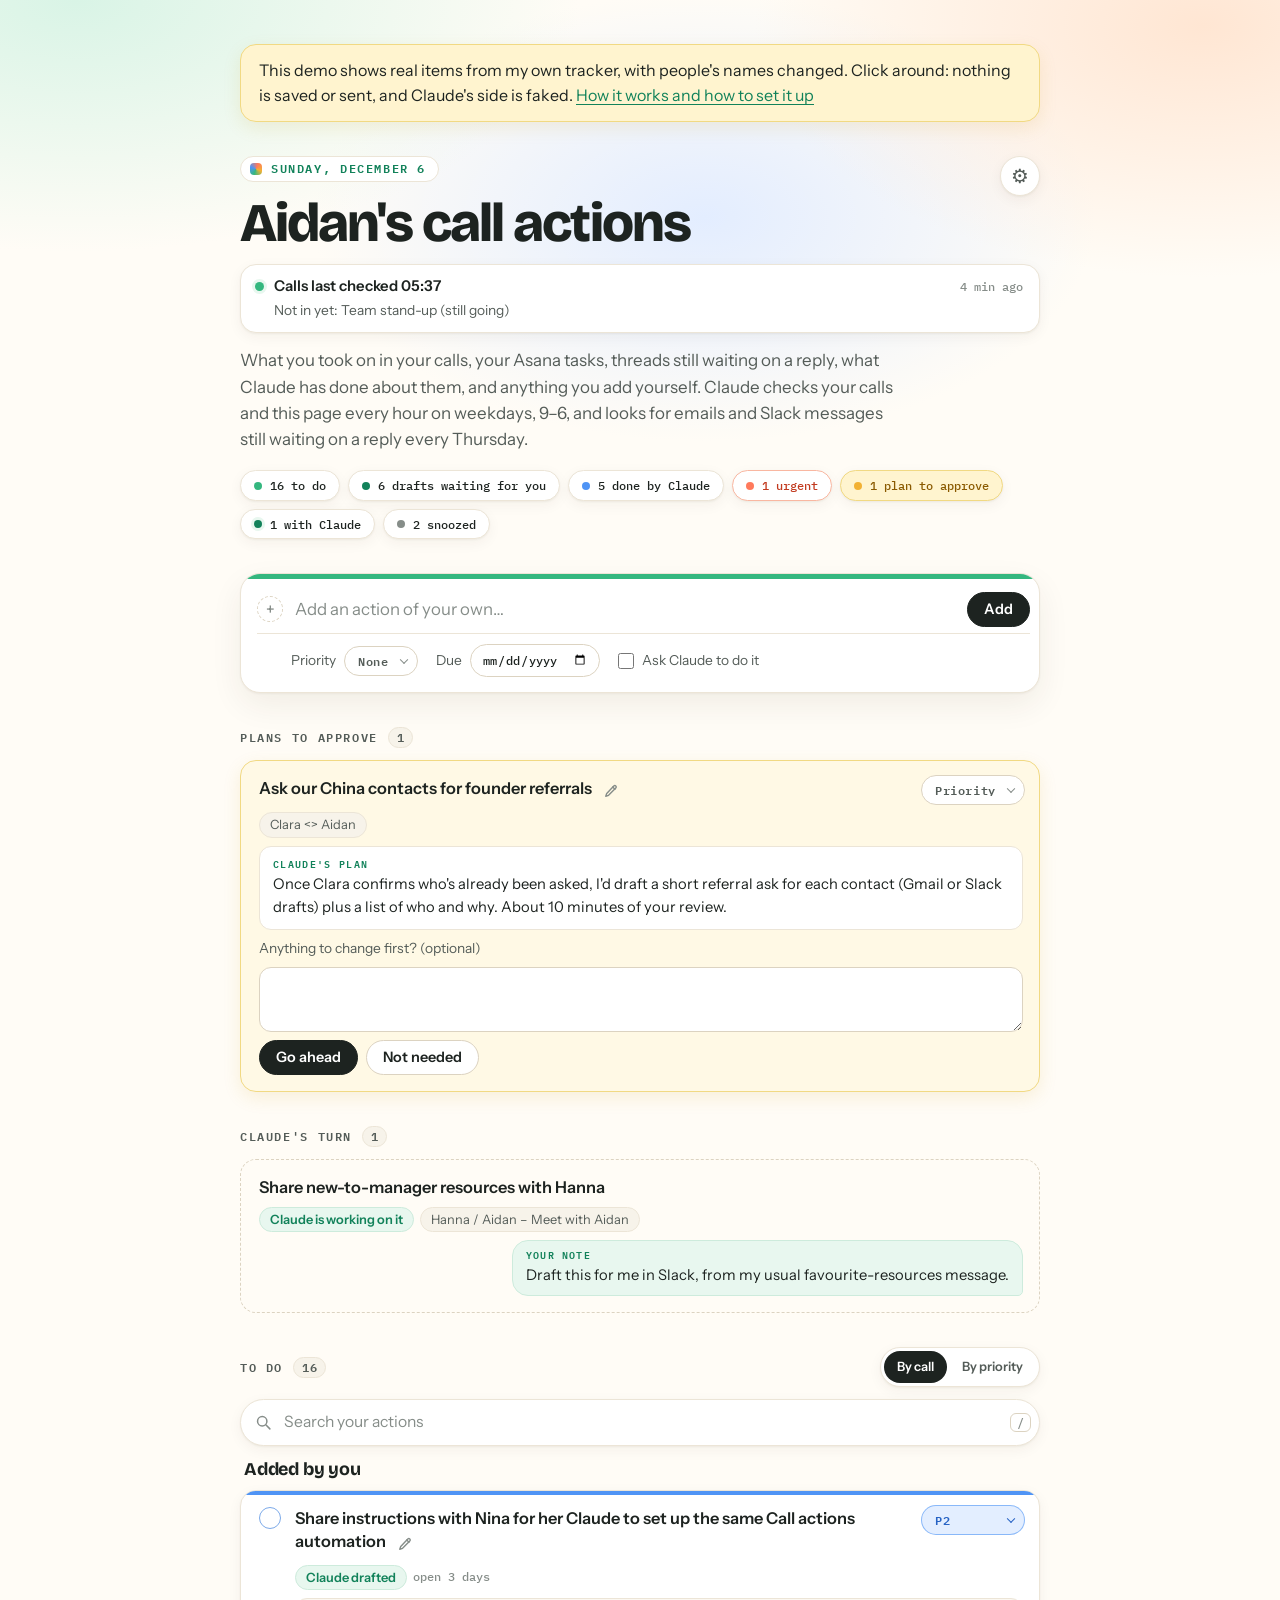
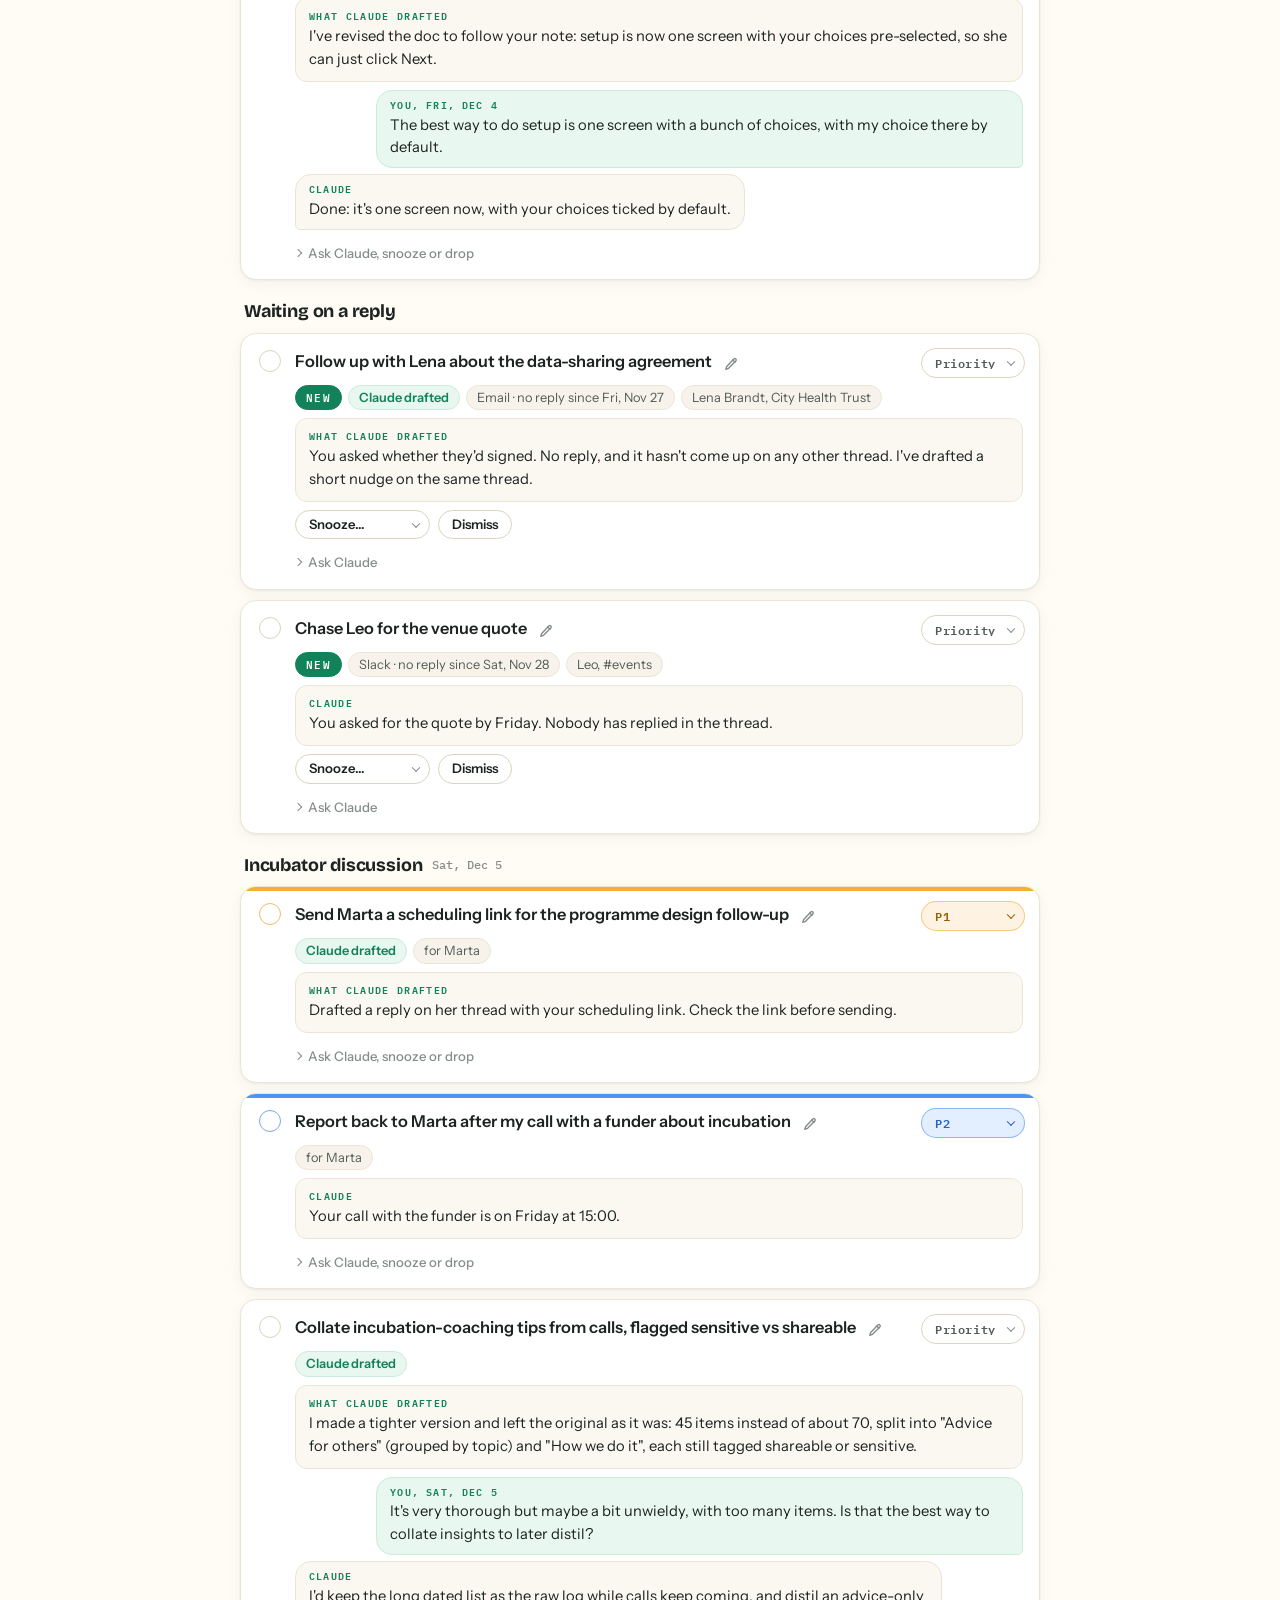
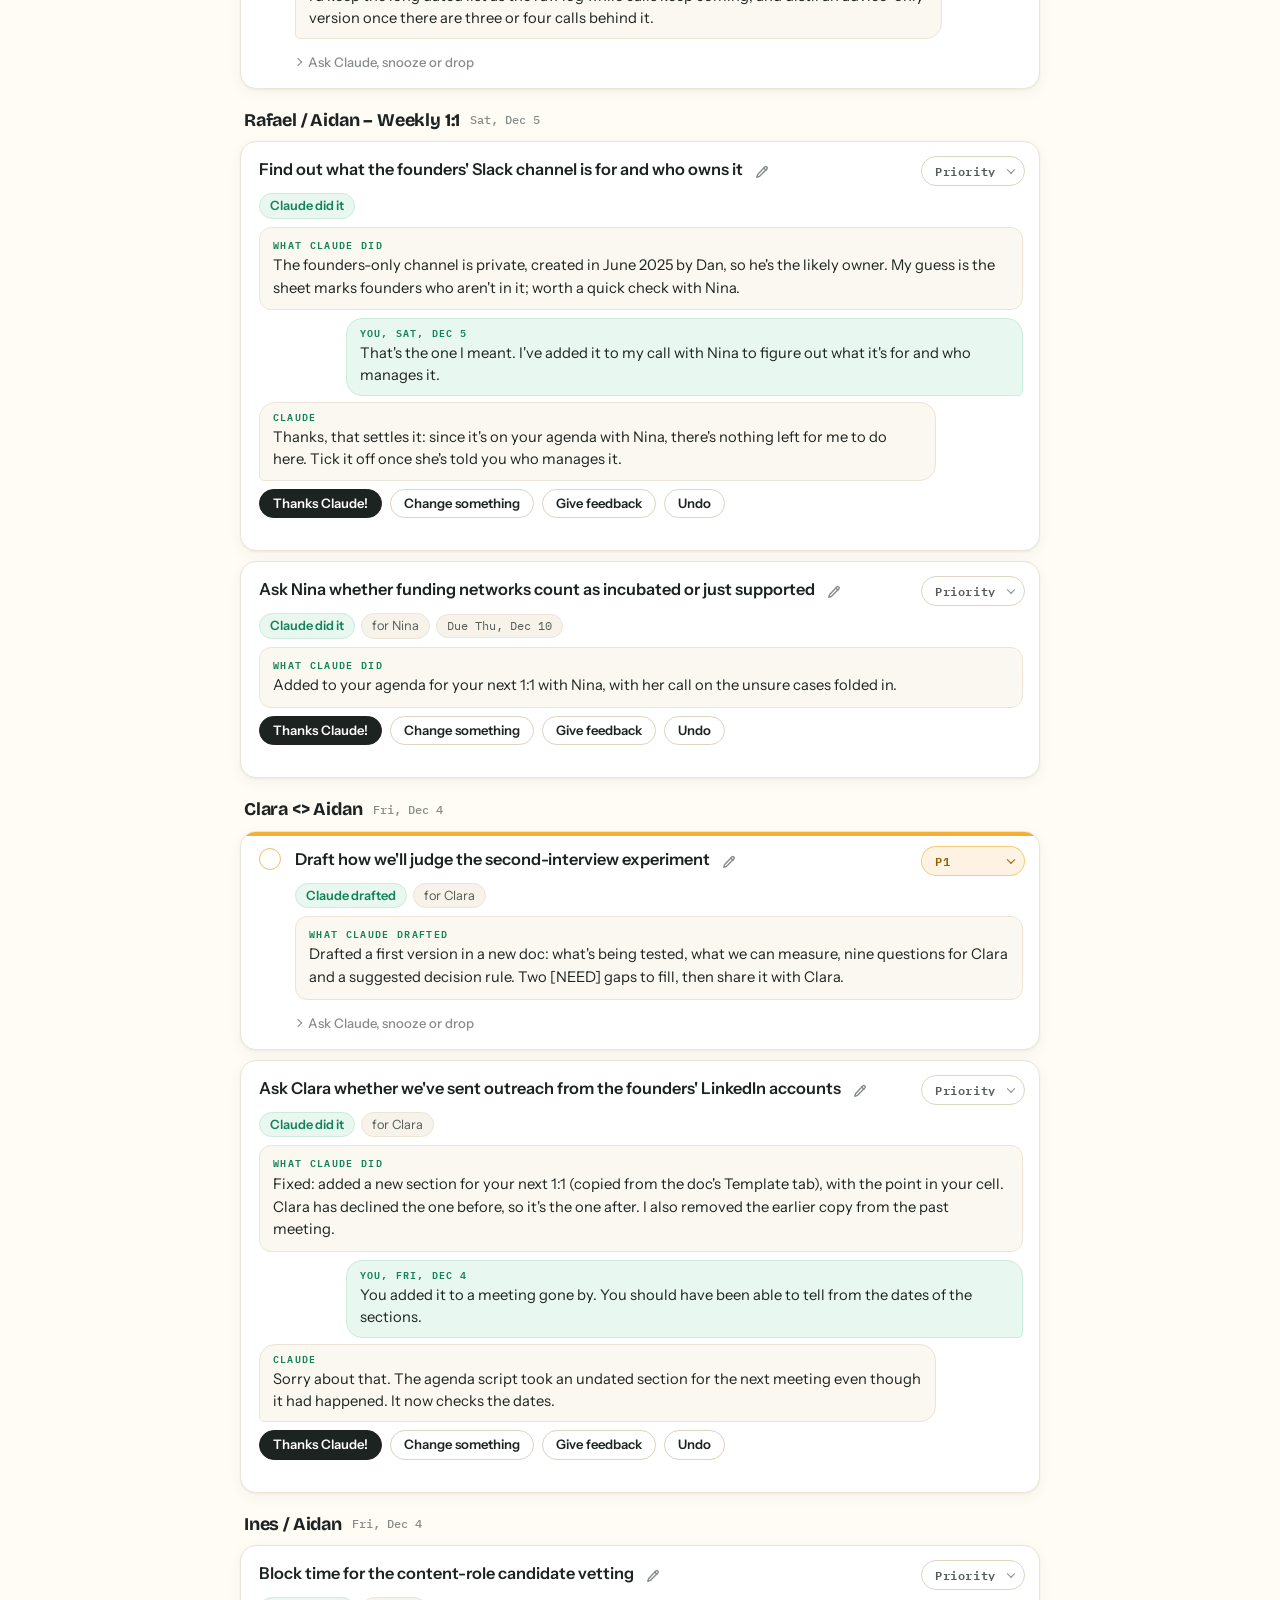
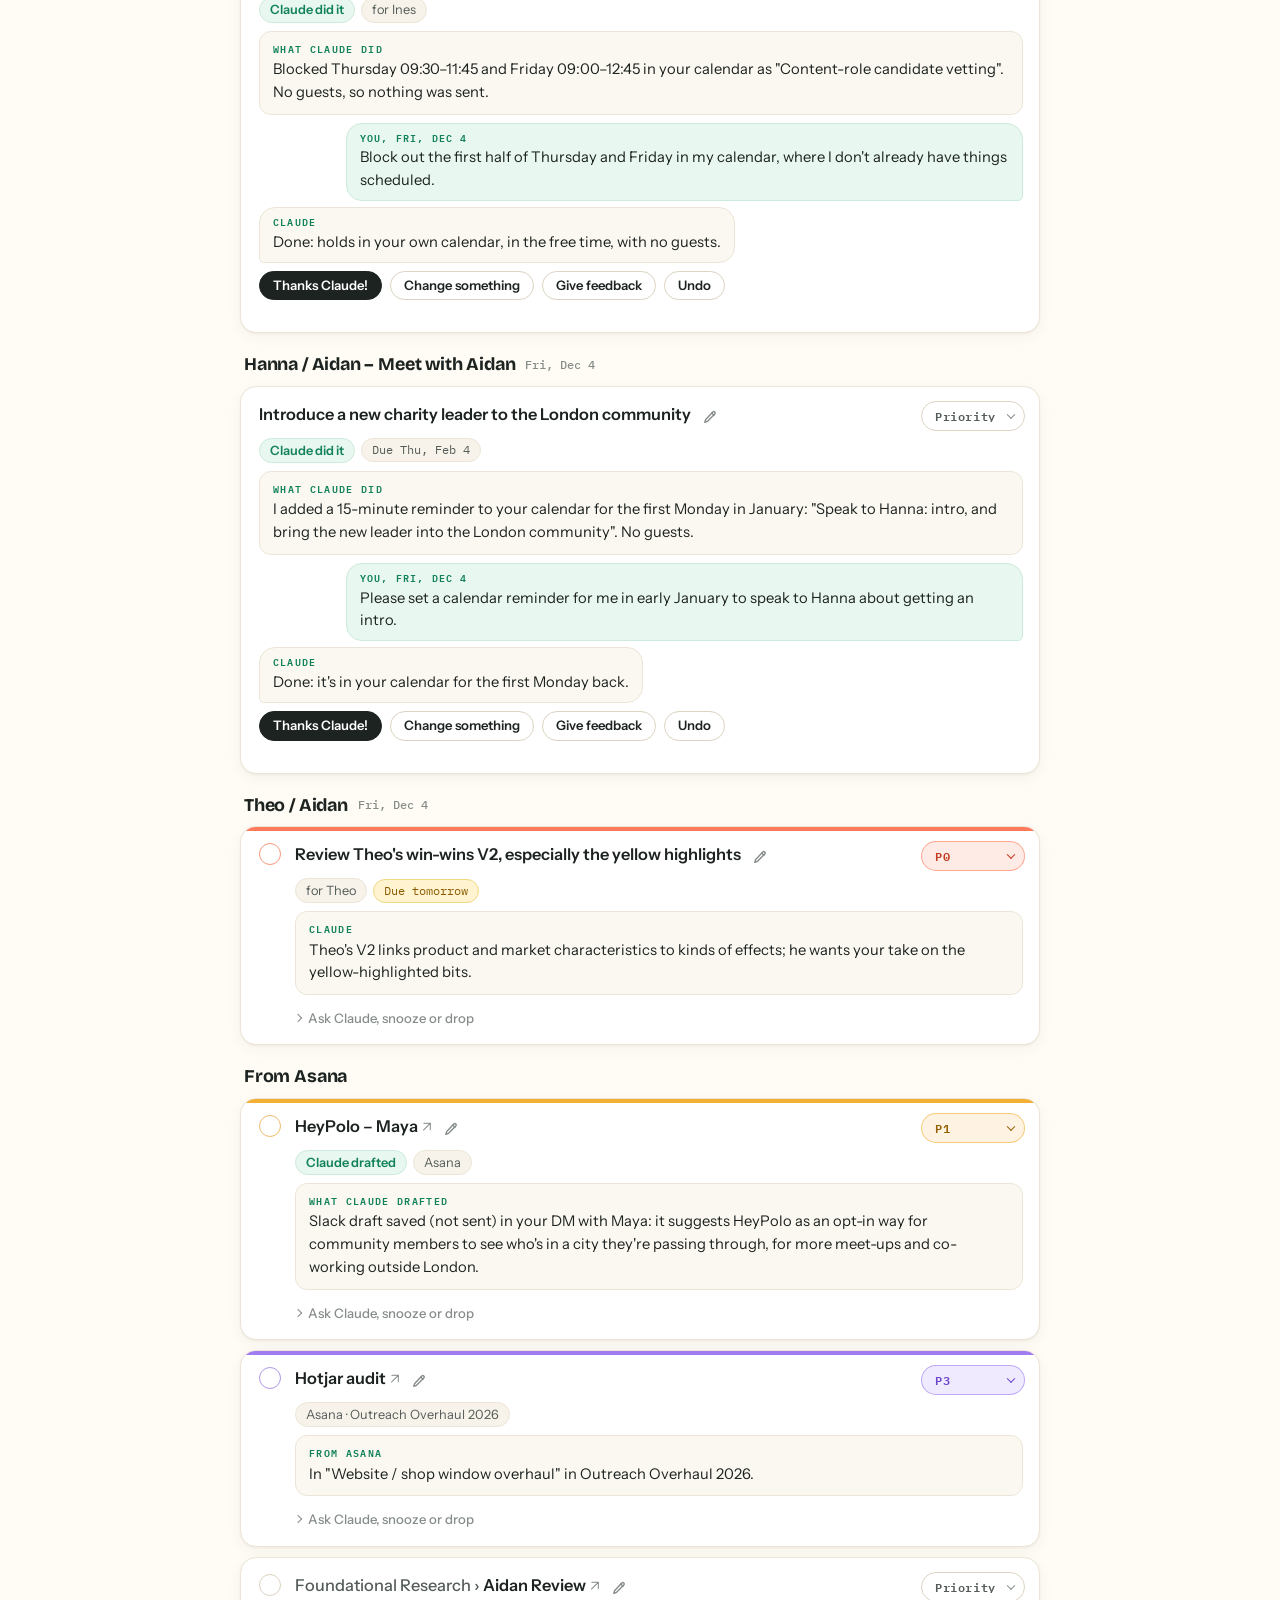
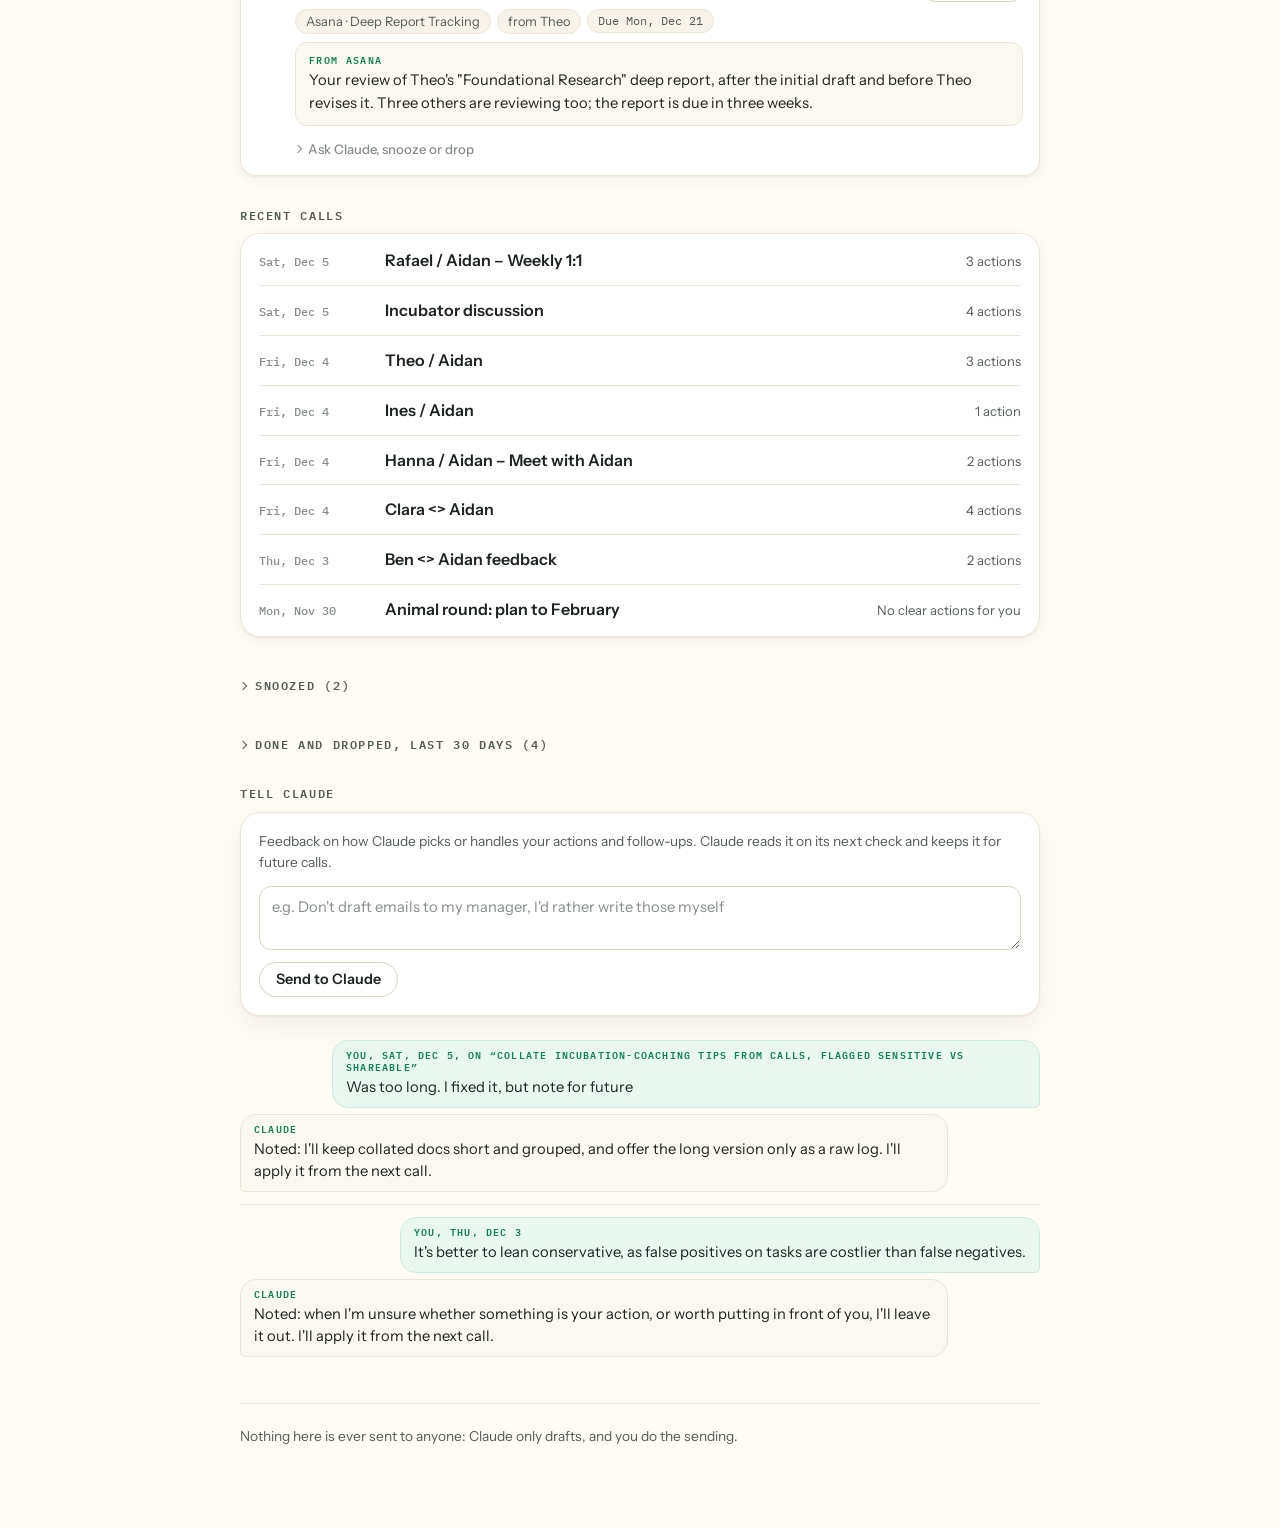
==== commit cbc47925: "Call actions: an emoji gear, and a small easter egg in setup Co-Authored-By: Claude Opus 5.5 <norepl" ====
--- a/call-actions/demo/index.html
+++ b/call-actions/demo/index.html
@@ -83,7 +83,8 @@
 /* the settings gear, top right, and its panel */
 .gear { position: absolute; top: 0; right: 0; width: 40px; height: 40px; display: grid; place-content: center; padding: 0; border-radius: 999px; border: 1px solid var(--line); background: var(--surface); color: var(--muted); cursor: pointer; box-shadow: var(--shadow-sm); }
 .gear:hover, .gear[aria-expanded="true"] { color: var(--accent); border-color: var(--accent); }
-.gear svg { width: 19px; height: 19px; }
+.gear span[aria-hidden] { font-size: 20px; line-height: 1; transition: transform 300ms ease; }
+.gear:hover span[aria-hidden], .gear[aria-expanded="true"] span[aria-hidden] { transform: rotate(60deg); }
 .settings { display: flex; flex-direction: column; gap: 16px; background: var(--surface); border: 1px solid var(--line); border-radius: var(--radius); padding: 20px 18px 18px; box-shadow: var(--shadow); }
 .settings-head { display: flex; flex-wrap: wrap; align-items: baseline; justify-content: space-between; gap: 4px 12px; }
 .settings .hint { margin: 0; font-size: 0.84rem; color: var(--muted); }
@@ -94,6 +95,19 @@
 .choices { display: flex; flex-wrap: wrap; gap: 6px 16px; }
 .choice { display: inline-flex; align-items: flex-start; gap: 8px; font-size: 0.92rem; cursor: pointer; }
 .choice.wide { display: flex; }
+.choices.stack { flex-direction: column; gap: 6px; }
+.choice.off { color: var(--muted); cursor: default; }
+.set-inline.wide { display: flex; }
+.set-inline.wide input { flex: 1; min-width: 0; }
+.welcome { display: flex; flex-direction: column; gap: 10px; background: var(--accent-soft); border: 1px solid var(--accent-line); border-radius: var(--radius); padding: 16px 18px; }
+.welcome h2 { color: var(--accent); }
+.welcome-next { margin: 0; padding: 10px 14px; border-radius: 12px; background: var(--surface); border: 1px solid var(--accent-line); font-weight: 600; }
+.welcome ul { margin: 0; padding-left: 1.2em; display: flex; flex-direction: column; gap: 6px; }
+.setup-mode #add-form, .setup-mode #notice:empty, .setup-mode #sec-ok, .setup-mode #sec-claude, .setup-mode #sec-todo, .setup-mode #sec-calls,
+.setup-mode details.done, .setup-mode #sec-fb, .setup-mode .foot, .setup-mode #stats, .setup-mode #checked, .setup-mode .lede, .setup-mode .gear { display: none !important; }
+.setup-mode #settings-title { font: 720 1.45rem/1.2 var(--font-display); letter-spacing: -0.01em; text-transform: none; color: var(--ink); }
+.setup-mode .settings-head { flex-direction: column; align-items: flex-start; }
+.setup-mode .settings-head .hint { font-size: 0.95rem; }
 .choice input { accent-color: var(--accent); margin: 3px 0 0; width: 16px; height: 16px; flex: none; }
 .choice .hint { display: block; font-size: 0.8rem; color: var(--muted); margin-top: 1px; }
 .set-inline { display: inline-flex; align-items: center; gap: 8px; font-size: 0.9rem; }
@@ -355,7 +369,7 @@
   nothing is saved or sent, and Claude's side is faked. <a href="../">How it works and how to set it up</a></p>
 
   <header class="top">
-    <button class="gear" id="gear" type="button" data-set="toggle" aria-expanded="false" aria-controls="settings" title="Settings"><svg viewBox="0 0 24 24" fill="none" stroke="currentColor" stroke-width="1.7" stroke-linecap="round" stroke-linejoin="round" aria-hidden="true"><circle cx="12" cy="12" r="3"/><path d="M19.4 15a1.65 1.65 0 0 0 .33 1.82l.06.06a2 2 0 1 1-2.83 2.83l-.06-.06a1.65 1.65 0 0 0-1.82-.33 1.65 1.65 0 0 0-1 1.51V21a2 2 0 1 1-4 0v-.09A1.65 1.65 0 0 0 9 19.4a1.65 1.65 0 0 0-1.82.33l-.06.06a2 2 0 1 1-2.83-2.83l.06-.06a1.65 1.65 0 0 0 .33-1.82 1.65 1.65 0 0 0-1.51-1H3a2 2 0 1 1 0-4h.09A1.65 1.65 0 0 0 4.6 9a1.65 1.65 0 0 0-.33-1.82l-.06-.06a2 2 0 1 1 2.83-2.83l.06.06a1.65 1.65 0 0 0 1.82.33H9a1.65 1.65 0 0 0 1-1.51V3a2 2 0 1 1 4 0v.09a1.65 1.65 0 0 0 1 1.51 1.65 1.65 0 0 0 1.82-.33l.06-.06a2 2 0 1 1 2.83 2.83l-.06.06a1.65 1.65 0 0 0-.33 1.82V9a1.65 1.65 0 0 0 1.51 1H21a2 2 0 1 1 0 4h-.09a1.65 1.65 0 0 0-1.51 1z"/></svg><span class="visually-hidden">Settings</span></button>
+    <button class="gear" id="gear" type="button" data-set="toggle" aria-expanded="false" aria-controls="settings" title="Settings"><span aria-hidden="true">⚙️</span><span class="visually-hidden">Settings</span></button>
     <div class="eyebrow" id="today"></div>
     <h1 id="title">Call actions</h1>
     <div class="checked" id="checked" role="status" hidden></div>
@@ -363,10 +377,22 @@
     <div class="stats" id="stats"></div>
   </header>
 
+  <section class="welcome" id="welcome" hidden aria-label="How it works">
+    <p class="welcome-next" id="welcome-next" hidden>Saved. Now go back to Claude Code and say "done": Claude finishes setting up from your choices.</p>
+    <h2>How it works</h2>
+    <ul>
+      <li>After each call, Claude adds what you said you'd do here. It drafts the emails and Slack messages it can, and you do the sending. Bigger jobs come up as plans to approve.</li>
+      <li>Tick things off, set priorities, snooze, or drop them with a reason. Add your own at the top, or ask Claude to do one.</li>
+      <li>The pencil fixes a title or description, and "Tell Claude" at the bottom changes how Claude works from then on.</li>
+      <li>The gear at the top right holds your settings. Claude only checks while the Claude app is open; to pause it, open Scheduled in the app's sidebar.</li>
+    </ul>
+    <div class="row"><button class="btn primary" type="button" data-set="welcome-done">Got it</button></div>
+  </section>
+
   <section class="settings" id="settings" hidden aria-label="Settings">
-    <div class="settings-head"><h2>Settings</h2><p class="hint">Claude reads these at the start of every check.</p></div>
+    <div class="settings-head"><h2 id="settings-title">Settings</h2><p class="hint" id="settings-hint">Claude reads these at the start of every check.</p></div>
     <div id="settings-body"></div>
-    <div class="row"><button class="btn primary" type="button" data-set="save">Save</button><button class="btn" type="button" data-set="cancel">Cancel</button></div>
+    <div class="row"><button class="btn primary" type="button" data-set="save" id="settings-save">Save</button><button class="btn" type="button" data-set="cancel" id="settings-cancel">Cancel</button></div>
   </section>
 
   <form class="add" id="add-form" autocomplete="off">
@@ -450,7 +476,7 @@
   "use strict";
   const DAY = 86400000;
   const $ = (id) => document.getElementById(id);
-  const S = { actions: new Map(), calls: [], feedback: [], got: new Set(), prevSeen: null, run: null, editing: null, filter: null, settings: null, query: "" };
+  const S = { actions: new Map(), calls: [], feedback: [], got: new Set(), prevSeen: null, run: null, editing: null, filter: null, settings: null, connectors: null, query: "" };
   let db = null;
 
   // ---------- small helpers ----------
@@ -1103,7 +1129,9 @@
     if (!ran) { box.hidden = true; return; }
     const checked = parseDay(r.callsCheckedAt);
     const now = new Date();
-    const working = now.getDay() >= 1 && now.getDay() <= 5 && now.getHours() >= 9 && now.getHours() < 18;
+    const st = settingsNow();
+    const weekday = (now.getDay() + 6) % 7;  // Monday is 0, as in the settings
+    const working = (st.days || []).includes(weekday) && now.getHours() >= Number(st.hoursFrom) && now.getHours() < Number(st.hoursUntil);
     const failed = !!r.checkError && (!checked || checked < ran);
     const stale = working && (now - ran) / 60000 > STALE_MINUTES;
     const waiting = (Array.isArray(r.waiting) ? r.waiting : []).filter((w) => w && w.title);
@@ -1122,24 +1150,40 @@
   }
   setInterval(renderChecked, 60000);
 
-  // ---------- settings (the gear at the top right) ----------
-  // Choices Claude reads at the start of every check, saved in meta/settings. Setup asks only what has no
-  // sensible default; everything else lives here, with the defaults below already on.
+  // ---------- settings (the gear at the top right), and the setup screen ----------
+  // Choices Claude reads at the start of every check, saved in meta/settings. At setup, Claude publishes this
+  // page with { name, setupDone: false }, and the same panel opens as the setup screen, with the choices below
+  // (Aidan's) already picked. Options whose connector is missing (meta/connectors) are greyed out.
   const SETTING_DEFAULTS = {
-    name: "", covers: "both", summaryLength: "detailed", tidiedTranscript: "always", spelling: "british", coWritten: true,
-    followupChannels: ["email", "slack"], followupDay: 3, followupHour: 14,
-    agendaPoints: true, calendarHolds: true, editDocs: false, oneOnOneDocs: [],
-    asana: false, digest: true, startFrom: null,
+    name: "", covers: "both", cadence: "hourly", days: [0, 1, 2, 3, 4], hoursFrom: 9, hoursUntil: 19,
+    mode: "draft", signoff: "none", coWritten: true,
+    summaryLength: "detailed", tidiedTranscript: "always", spelling: "british",
+    followupChannels: ["email", "slack"], followupDay: 3, followupHour: 14, followupDrafts: true,
+    followupSkip: "freelancers (they often wrap up on a separate thread)",
+    agendaPoints: true, calendarHolds: true, editDocs: true, oneOnOneDocs: [],
+    asana: true, asanaComplete: true, digest: true, startFrom: null,
   };
-  const DAYS = ["Monday", "Tuesday", "Wednesday", "Thursday", "Friday"];
+  const DAYS = ["Monday", "Tuesday", "Wednesday", "Thursday", "Friday", "Saturday", "Sunday"];
+  const HOUR = (hr) => String(hr % 24).padStart(2, "0") + ":00";
   function settingsNow() { return Object.assign({}, SETTING_DEFAULTS, S.settings || {}); }
+  function inSetup() { return !!(S.settings && S.settings.setupDone === false); }
+  // A connector setup found missing greys out what needs it. Without a record, everything counts as connected.
+  function hasConnector(name) { return !S.connectors || S.connectors[name] !== false; }
+  const NEEDS = (name, label) => hasConnector(name) ? null : "Needs the " + label + " connector: connect it in Claude's Settings → Connectors, then ask Claude to turn this on.";
   function radios(name, value, options) {
-    return h("div", { class: "choices", role: "radiogroup" }, options.map(([v, label]) =>
-      h("label", { class: "choice" }, h("input", { type: "radio", name: "set-" + name, value: v, checked: v === value }), label)));
-  }
-  function check(id, on, label, hint) {
-    return h("label", { class: "choice wide" }, h("input", { type: "checkbox", id: "set-" + id, checked: !!on }),
-      h("span", null, label, hint ? h("span", { class: "hint" }, hint) : null));
+    return h("div", { class: "choices stack", role: "radiogroup" }, options.map(([v, label, hint]) =>
+      h("label", { class: "choice wide" }, h("input", { type: "radio", name: "set-" + name, value: v, checked: v === value }),
+        h("span", null, label, hint ? h("span", { class: "hint" }, hint) : null))));
+  }
+  function check(id, on, label, hint, needs) {
+    return h("label", { class: "choice wide" + (needs ? " off" : "") },
+      h("input", { type: "checkbox", id: "set-" + id, checked: !!on && !needs, disabled: !!needs }),
+      h("span", null, label, h("span", { class: "hint" }, needs || hint || "")));
+  }
+  function hourSelect(id, value, from, to) {
+    const opts = [];
+    for (let hr = from; hr <= to; hr++) opts.push(h("option", { value: String(hr), selected: hr === Number(value) }, HOUR(hr)));
+    return h("select", { id: "set-" + id }, opts);
   }
   function docRow(d) {
     return h("div", { class: "doc-row" },
@@ -1151,81 +1195,138 @@
   function group(title, ...kids) { return h("fieldset", { class: "set-group" }, h("legend", null, title), kids); }
   function buildSettings() {
     const s = settingsNow();
-    const docs = (Array.isArray(s.oneOnOneDocs) ? s.oneOnOneDocs : []);
+    const setup = inSetup();
+    let docs = Array.isArray(s.oneOnOneDocs) ? s.oneOnOneDocs : [];
+    if (setup && !docs.length) docs = [{}, {}];  // at setup, room to paste a couple straight away
+    $("settings-title").textContent = setup ? "Set up your call actions" : "Settings";
+    $("settings-hint").textContent = setup
+      ? "Aidan's choices are already picked. Change anything you like, then save. You can change all of it later with the gear at the top right."
+      : "Claude reads these at the start of every check.";
+    $("settings-save").textContent = setup ? "Save and finish setup" : "Save";
+    $("settings-cancel").hidden = setup;
     $("settings-body").replaceChildren(
+      group("What Claude covers", radios("covers", s.covers, [["both", "Calls and follow-ups", "Actions from your calls, and a weekly check for emails and Slack messages that never got a reply."], ["calls", "Calls only"], ["followups", "Follow-ups only"]])),
+      group("How often Claude checks",
+        radios("cadence", s.cadence, [
+          ["hourly", "Every hour (recommended for Claude Pro)"],
+          ["10min", "Every 10 minutes", "Burns through your Claude allowance faster. Aidan has Claude Max and uses this."],
+          ["twice", "Twice a day", "Around midday and at the end of your day."]]),
+        h("p", { class: "set-label" }, "On these days"),
+        h("div", { class: "choices" }, DAYS.map((d, i) => h("label", { class: "choice" },
+          h("input", { type: "checkbox", class: "set-day", value: String(i), checked: (s.days || []).includes(i) }), d.slice(0, 3)))),
+        h("div", { class: "row" },
+          h("label", { class: "set-inline", for: "set-hoursFrom" }, "Between", hourSelect("hoursFrom", s.hoursFrom, 0, 23)),
+          h("label", { class: "set-inline", for: "set-hoursUntil" }, "and", hourSelect("hoursUntil", s.hoursUntil, 1, 24))),
+        h("p", { class: "hint" }, "It only runs while the Claude app is open on your computer.")),
+      group("What Claude does with your actions",
+        radios("mode", s.mode, [["draft", "Drafts emails, Slack messages and short docs, and asks before bigger jobs", "It never sends anything: you do the sending."], ["list", "Only lists them"]])),
+      group("Writing",
+        h("p", { class: "set-label" }, "Spelling, for summaries and everything Claude drafts"),
+        radios("spelling", s.spelling, [["british", "British"], ["american", "American"]]),
+        h("p", { class: "set-label" }, "Email drafts end with"),
+        radios("signoff", s.signoff, [["none", "No sign-off or name (my email signature covers it)"], ["name", "My usual sign-off and name"]]),
+        check("coWritten", s.coWritten, "An italic \"Co-written with Claude\" at the bottom")),
+      group("Call summaries",
+        h("p", { class: "set-label" }, "Length"),
+        radios("summaryLength", s.summaryLength, [["detailed", "Detailed", "The call's story in order, with the reasoning, quotes and open questions."], ["onepage", "One page", "Summary, decisions, actions and open questions."]]),
+        h("p", { class: "set-label" }, "Tidied transcript at the bottom"),
+        radios("tidiedTranscript", s.tidiedTranscript, [["always", "Always"], ["asked", "Only when I ask"]])),
+      group("My 1:1 docs",
+        h("p", { class: "hint" }, "Each person you have 1:1s with, and your shared doc with them. When you say in a call you'll raise something with one of them, this is how Claude knows which doc to add it to. Each call's summary also gets a link in that doc."),
+        h("div", { id: "set-docs", class: "docs" }, docs.map(docRow)),
+        h("div", { class: "row" }, h("button", { class: "btn small", type: "button", "data-set": "add-doc" }, "Add a 1:1 doc"))),
+      group("What Claude may do",
+        check("agendaPoints", s.agendaPoints, "Add agenda points to my 1:1 docs", "\"I'll raise that with Nina\" becomes a line on your side of the next meeting's agenda.", NEEDS("docs", "Google Docs")),
+        check("calendarHolds", s.calendarHolds, "Add holds to my calendar when I ask", "Never with guests, only in free time.", NEEDS("calendar", "Google Calendar")),
+        check("editDocs", s.editDocs, "Change my existing Google Docs when I ask", "Never other people's text, comments or sharing.", NEEDS("docs", "Google Docs"))),
+      group("Follow-up check",
+        h("div", { class: "choices" },
+          check("fuEmail", (s.followupChannels || []).includes("email"), "Emails"),
+          check("fuSlack", (s.followupChannels || []).includes("slack"), "Slack messages", null, NEEDS("slack", "Slack"))),
+        h("div", { class: "row" },
+          h("label", { class: "set-inline", for: "set-fuDay" }, "Every",
+            h("select", { id: "set-fuDay" }, DAYS.map((d, i) => h("option", { value: String(i), selected: i === Number(s.followupDay) }, d)))),
+          h("label", { class: "set-inline", for: "set-fuHour" }, "at", hourSelect("fuHour", s.followupHour, 6, 21))),
+        check("followupDrafts", s.followupDrafts, "Draft a short follow-up email for each"),
+        h("label", { class: "set-inline wide", for: "set-followupSkip" }, "Leave out",
+          h("input", { type: "text", id: "set-followupSkip", value: s.followupSkip || "", placeholder: "e.g. freelancers" }))),
+      group("Asana",
+        check("asana", s.asana, "Show my Asana tasks here",
+          "Useful if you rarely open Asana and don't have too many tasks. Dropping one removes it from this page for good, without completing it in Asana. Editing one here doesn't change it in Asana.", NEEDS("asana", "Asana")),
+        check("asanaComplete", s.asanaComplete, "When I tick one off here, complete it in Asana too", null, NEEDS("asana", "Asana"))),
+      group("Reminders", check("digest", s.digest, "Monday digest: a Slack message to yourself on Monday morning, listing what's open", null, NEEDS("slack", "Slack"))),
       group("You",
         h("label", { class: "set-inline", for: "set-name" }, "First name",
           h("input", { type: "text", id: "set-name", maxlength: "40", value: s.name || "", placeholder: "e.g. Nina" })),
         h("p", { class: "hint" }, "The page's title: \"Nina's call actions\".")),
-      group("What Claude covers", radios("covers", s.covers, [["both", "Calls and follow-ups"], ["calls", "Calls only"], ["followups", "Follow-ups only"]])),
-      group("Call summaries",
-        h("p", { class: "set-label" }, "Length"), radios("summaryLength", s.summaryLength, [["detailed", "Detailed"], ["onepage", "One page"]]),
-        h("p", { class: "set-label" }, "Tidied transcript at the bottom"), radios("tidiedTranscript", s.tidiedTranscript, [["always", "Always"], ["asked", "Only when I ask"]])),
-      group("Writing",
-        h("p", { class: "set-label" }, "Spelling, for summaries and everything Claude drafts"), radios("spelling", s.spelling, [["british", "British"], ["american", "American"]]),
-        h("p", { class: "set-label" }, "Emails Claude drafts"), check("coWritten", s.coWritten, "End with an italic \"Co-written with Claude\"")),
-      group("Follow-up check",
-        h("div", { class: "choices" },
-          check("fuEmail", (s.followupChannels || []).includes("email"), "Emails"),
-          check("fuSlack", (s.followupChannels || []).includes("slack"), "Slack messages")),
-        h("div", { class: "row" },
-          h("label", { class: "set-inline", for: "set-fuDay" }, "Every",
-            h("select", { id: "set-fuDay" }, DAYS.map((d, i) => h("option", { value: String(i), selected: i === Number(s.followupDay) }, d)))),
-          h("label", { class: "set-inline", for: "set-fuHour" }, "at",
-            h("select", { id: "set-fuHour" }, [9, 10, 11, 12, 13, 14, 15, 16, 17].map((hr) =>
-              h("option", { value: String(hr), selected: hr === Number(s.followupHour) }, String(hr).padStart(2, "0") + ":00")))))),
-      group("What Claude may do",
-        check("agendaPoints", s.agendaPoints, "Add agenda points to my 1:1 docs", "\"I'll raise that with Nina\" becomes a line on your side of the next meeting's agenda."),
-        check("calendarHolds", s.calendarHolds, "Add holds to my calendar when I ask", "Never with guests, only in free time."),
-        check("editDocs", s.editDocs, "Change my existing Google Docs when I ask", "Never other people's text, comments or sharing.")),
-      group("My 1:1 docs",
-        h("p", { class: "hint" }, "Each person you have 1:1s with, and your shared doc with them. When you say in a call you'll raise something with one of them, this is how Claude knows which doc to add it to."),
-        h("div", { id: "set-docs", class: "docs" }, docs.map(docRow)),
-        h("div", { class: "row" }, h("button", { class: "btn small", type: "button", "data-set": "add-doc" }, "Add a 1:1 doc"))),
-      group("Asana",
-        check("asana", s.asana, "Show my Asana tasks here",
-          "Useful if you rarely open Asana and don't have too many tasks. Ticking a task here completes it in Asana. Dropping one removes it from this page for good, without completing it in Asana. Editing one here doesn't change it in Asana.")),
-      group("Reminders", check("digest", s.digest, "Monday digest: a Slack message to yourself on Monday morning, listing what's open")),
       group("Start from",
         h("label", { class: "set-inline", for: "set-startFrom" }, "Calls from",
-          h("input", { type: "date", id: "set-startFrom", value: s.startFrom || "" })),
+          h("input", { type: "date", id: "set-startFrom", value: s.startFrom || localDay(new Date()) })),
         h("p", { class: "hint" }, "Earlier calls are left alone. Claude looks back a week at most.")));
   }
   function readSettings() {
     const pick = (name) => (document.querySelector("input[name='set-" + name + "']:checked") || {}).value;
-    const on = (id) => !!($("set-" + id) || {}).checked;
+    const on = (id) => { const el = $("set-" + id); return !!(el && el.checked && !el.disabled); };
     const docs = [...document.querySelectorAll("#set-docs .doc-row")].map((r) => ({
       name: r.querySelector(".doc-name").value.trim(), url: r.querySelector(".doc-url").value.trim() }))
       .filter((d) => d.name && safeUrl(d.url));
     return {
-      name: ($("set-name").value || "").trim(), covers: pick("covers"), summaryLength: pick("summaryLength"), tidiedTranscript: pick("tidiedTranscript"), spelling: pick("spelling"),
-      coWritten: on("coWritten"),
+      name: ($("set-name").value || "").trim(), covers: pick("covers"),
+      cadence: pick("cadence"), days: [...document.querySelectorAll(".set-day:checked")].map((x) => Number(x.value)),
+      hoursFrom: Number($("set-hoursFrom").value), hoursUntil: Number($("set-hoursUntil").value),
+      mode: pick("mode"), signoff: pick("signoff"), coWritten: on("coWritten"),
+      summaryLength: pick("summaryLength"), tidiedTranscript: pick("tidiedTranscript"), spelling: pick("spelling"),
       followupChannels: [on("fuEmail") ? "email" : null, on("fuSlack") ? "slack" : null].filter(Boolean),
       followupDay: Number($("set-fuDay").value), followupHour: Number($("set-fuHour").value),
+      followupDrafts: on("followupDrafts"), followupSkip: ($("set-followupSkip").value || "").trim(),
       agendaPoints: on("agendaPoints"), calendarHolds: on("calendarHolds"), editDocs: on("editDocs"), oneOnOneDocs: docs,
-      asana: on("asana"), digest: on("digest"), startFrom: $("set-startFrom").value || null,
+      asana: on("asana"), asanaComplete: on("asanaComplete"), digest: on("digest"), startFrom: $("set-startFrom").value || null,
     };
   }
   function openSettings(open) {
     $("settings").hidden = !open;
     $("gear").setAttribute("aria-expanded", String(open));
-    if (open) { buildSettings(); $("settings").scrollIntoView({ block: "start" }); }
+    if (open) buildSettings();
+  }
+  // How it works: shown once setup is saved, until dismissed.
+  function renderWelcome() {
+    $("welcome").hidden = !(S.settings && S.settings.setupDone === true && !S.settings.welcomeDone);
+    $("welcome-next").hidden = !!S.run;  // until Claude's first check after setup
+  }
+  let setupShown = false;
+  function renderSetup() {
+    document.body.classList.toggle("setup-mode", inSetup());  // during setup, the setup screen is all there is
+    if (inSetup() && !setupShown) { setupShown = true; openSettings(true); }
+    renderWelcome();
   }
   document.addEventListener("click", (e) => {
     const b = e.target.closest("[data-set]");
     if (!b) return;
     const what = b.getAttribute("data-set");
-    if (what === "toggle") openSettings($("settings").hidden);
+    if (what === "toggle") { openSettings($("settings").hidden); if (!$("settings").hidden) $("settings").scrollIntoView({ block: "start" }); }
     else if (what === "cancel") openSettings(false);
     else if (what === "add-doc") { $("set-docs").append(docRow({})); $("set-docs").lastChild.querySelector("input").focus(); }
     else if (what === "remove-doc") b.closest(".doc-row").remove();
+    else if (what === "welcome-done") {
+      $("welcome").hidden = true;
+      if (db) db.doc("meta/settings").set(Object.assign({}, S.settings || {}, { welcomeDone: true })).catch(() => {});
+    }
     else if (what === "save") {
       if (!db) { notice("Open this page in claude.ai, signed in, to change settings."); return; }
       if (!S.got.has("meta")) { notice("Still loading your settings. Try again in a moment."); return; }
-      const values = Object.assign(readSettings(), { updatedAt: new Date().toISOString() });
+      const setup = inSetup();
+      const values = Object.assign({}, S.settings || {}, readSettings(), { updatedAt: new Date().toISOString() });
+      if (!values.days.length) { notice("Pick at least one day for Claude to check."); return; }
+      if (values.hoursUntil <= values.hoursFrom) { notice("The end of your checking hours needs to be after the start."); return; }
+      if (setup) Object.assign(values, { setupDone: true, setupAt: values.updatedAt });
       touch();
       db.doc("meta/settings").set(values)
-        .then(() => { openSettings(false); notice("Saved. Claude uses your new settings from its next check."); })
+        .then(() => {
+          openSettings(false);
+          notice(setup ? "Saved. Go back to Claude Code and say \"done\": Claude finishes setting things up from your choices."
+                       : "Saved. Claude uses your new settings from its next check.", setup);
+          if (setup) { document.body.classList.remove("setup-mode"); window.scrollTo(0, 0); }
+        })
         .catch(saveFailed);
     }
   });
@@ -1285,8 +1386,11 @@
       S.run = run ? run.data() : null;
       const settings = snap.docs.find((d) => d.id === "settings");
       S.settings = settings ? settings.data() : null;
+      const connectors = snap.docs.find((d) => d.id === "connectors");
+      S.connectors = connectors ? connectors.data() : null;
       S.got.add("meta");
       renderTitle();
+      renderSetup();
       renderChecked();
     }, failed);
   }
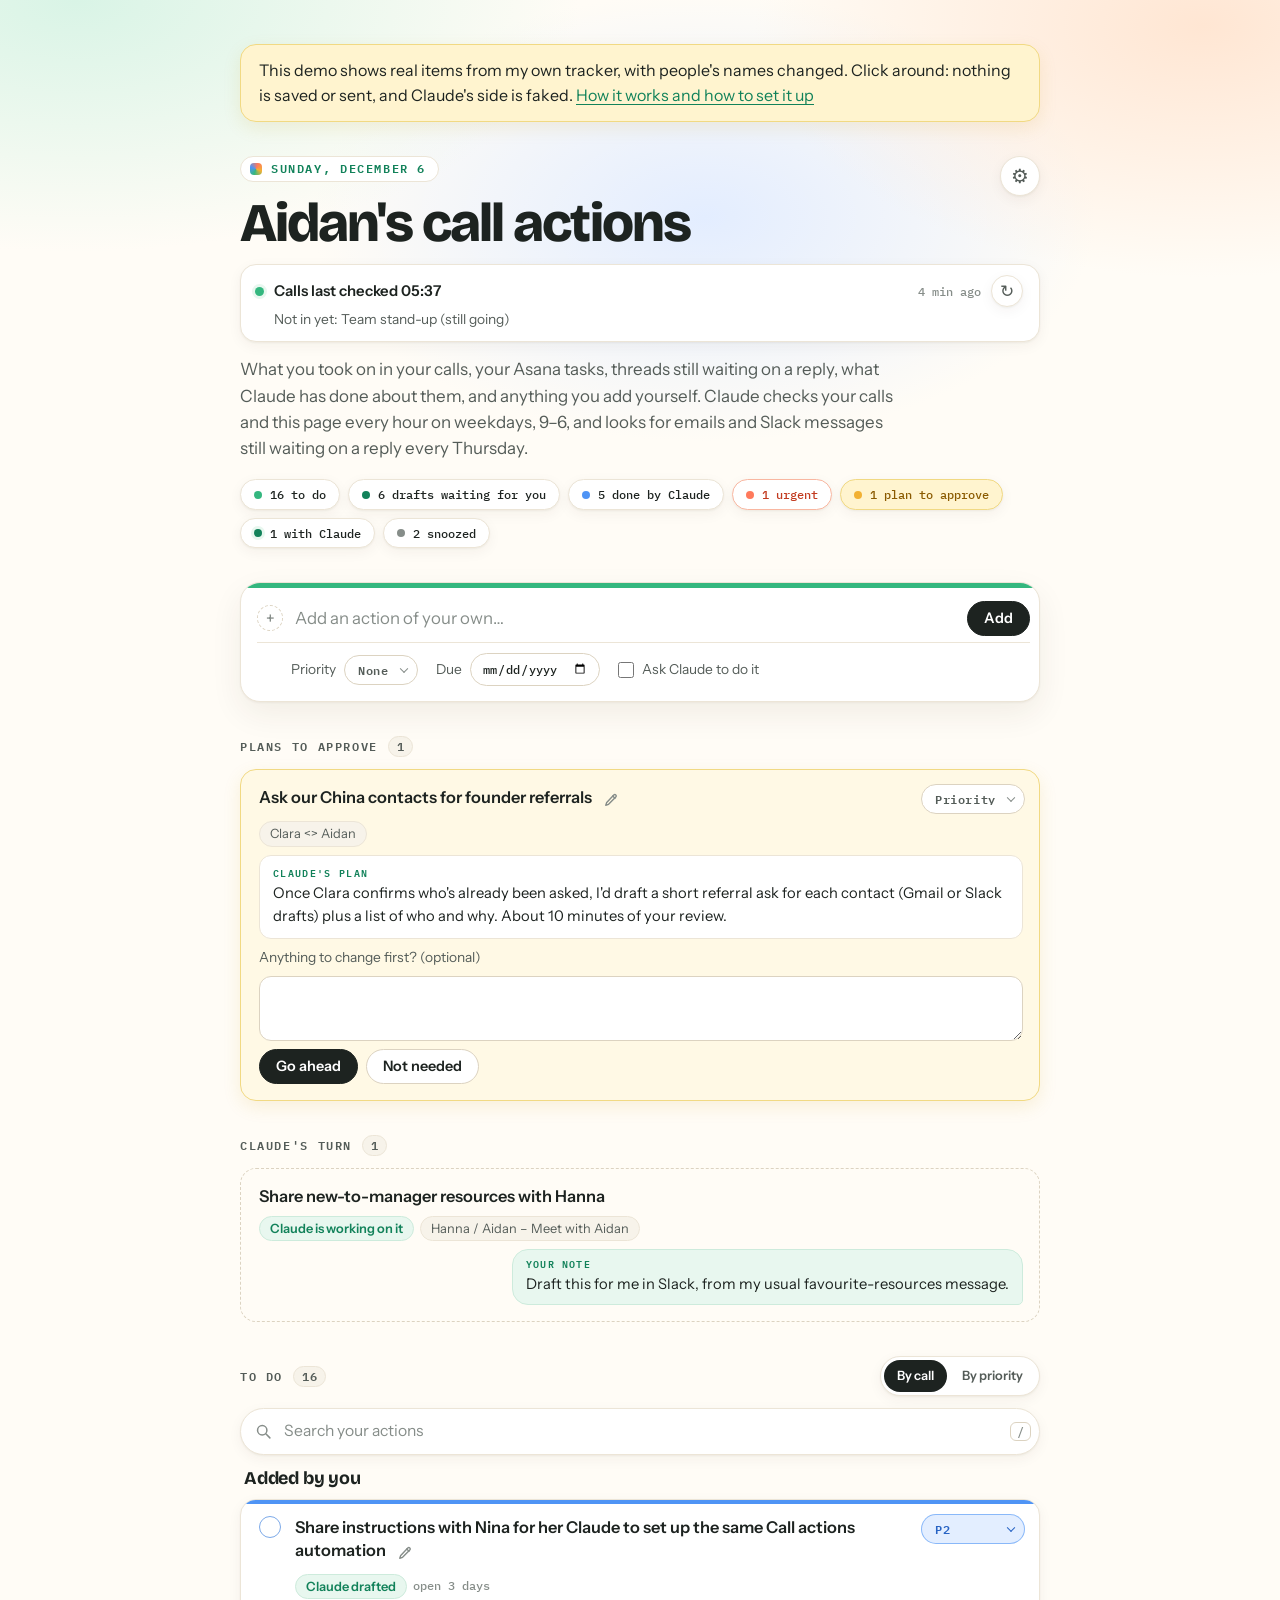
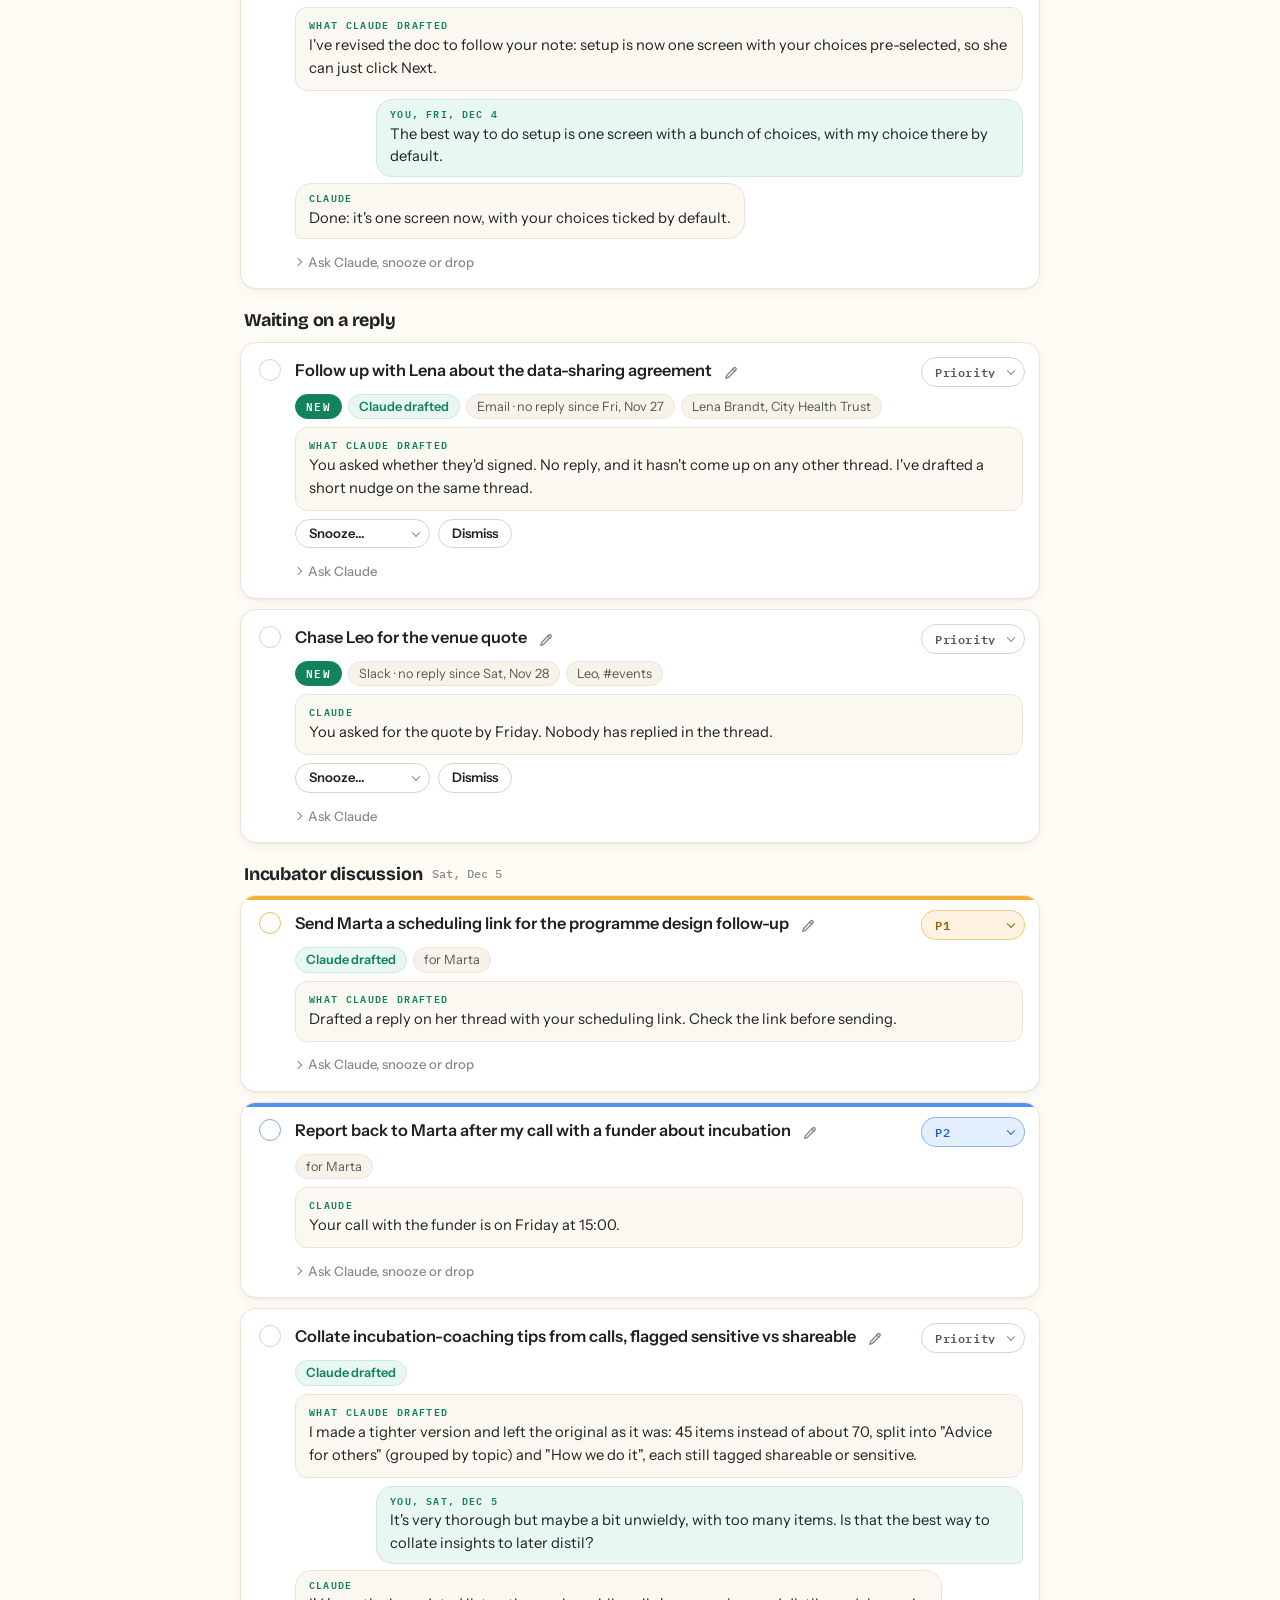
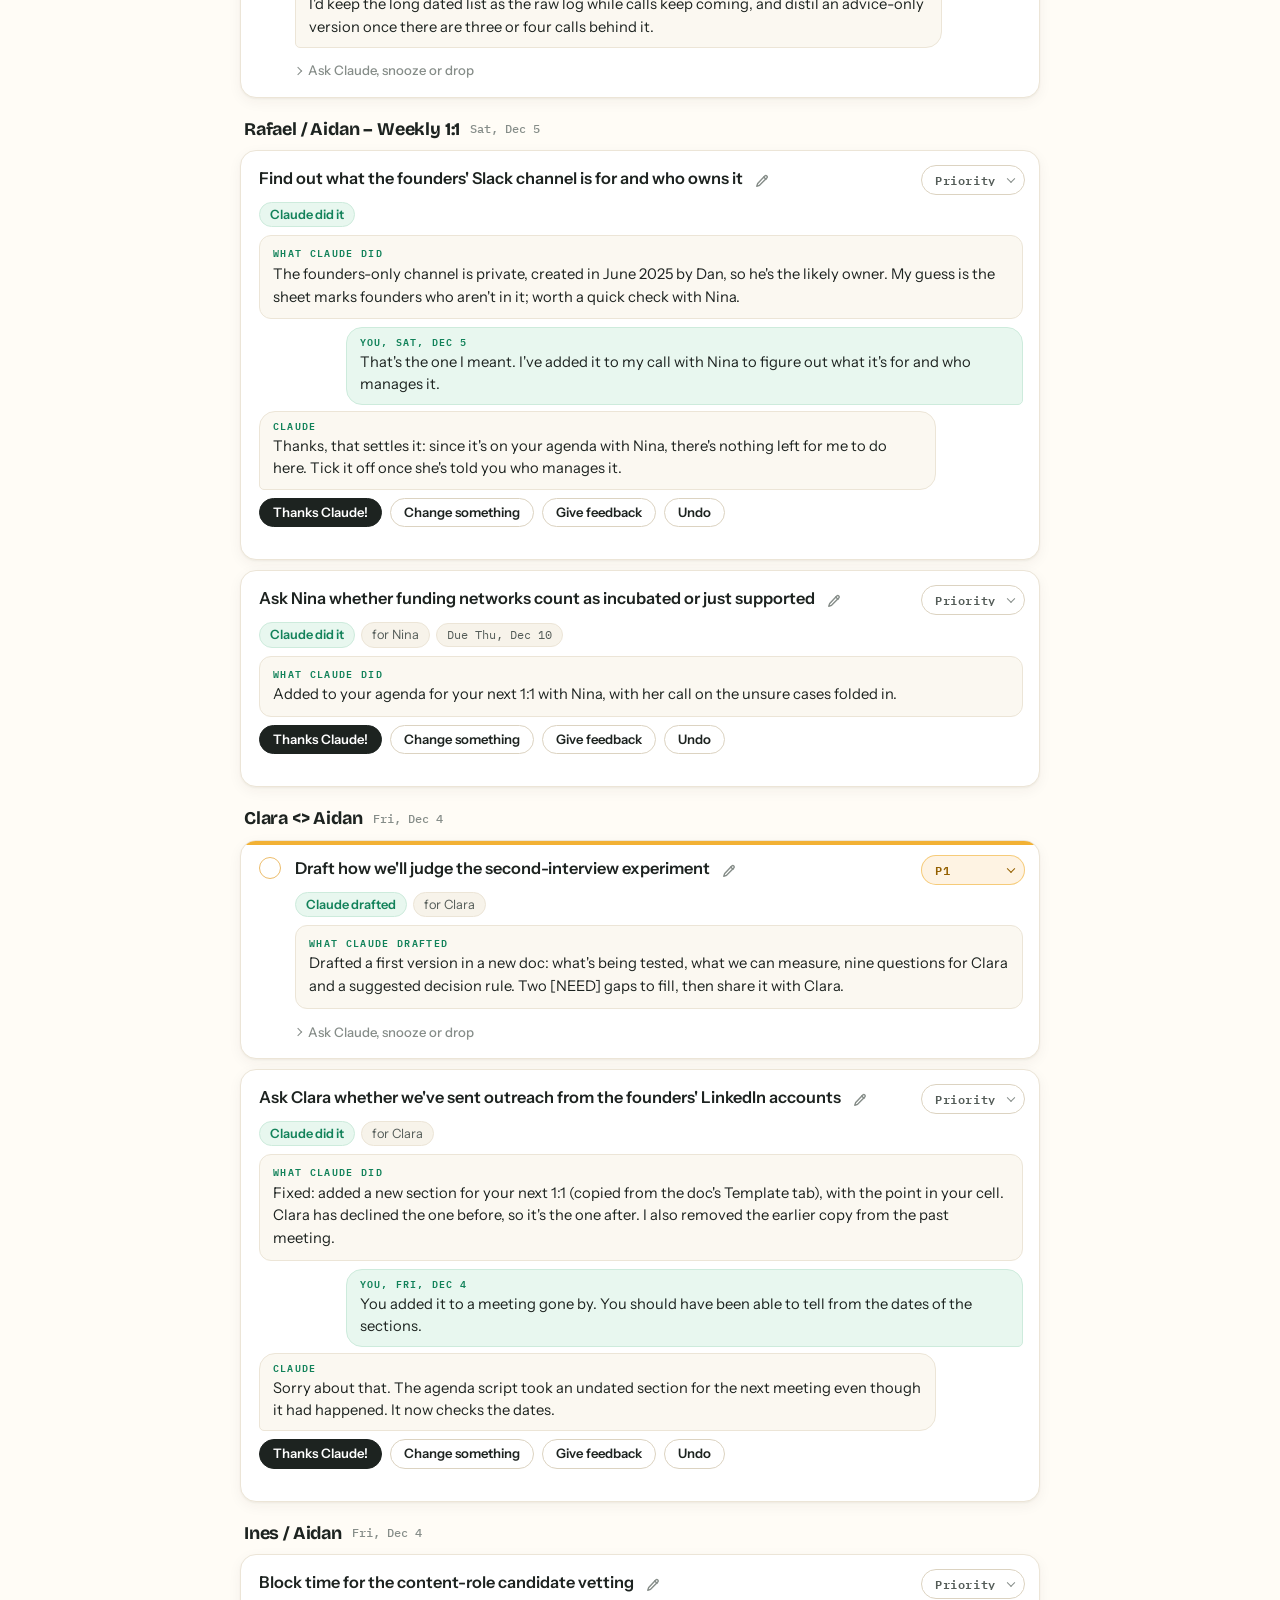
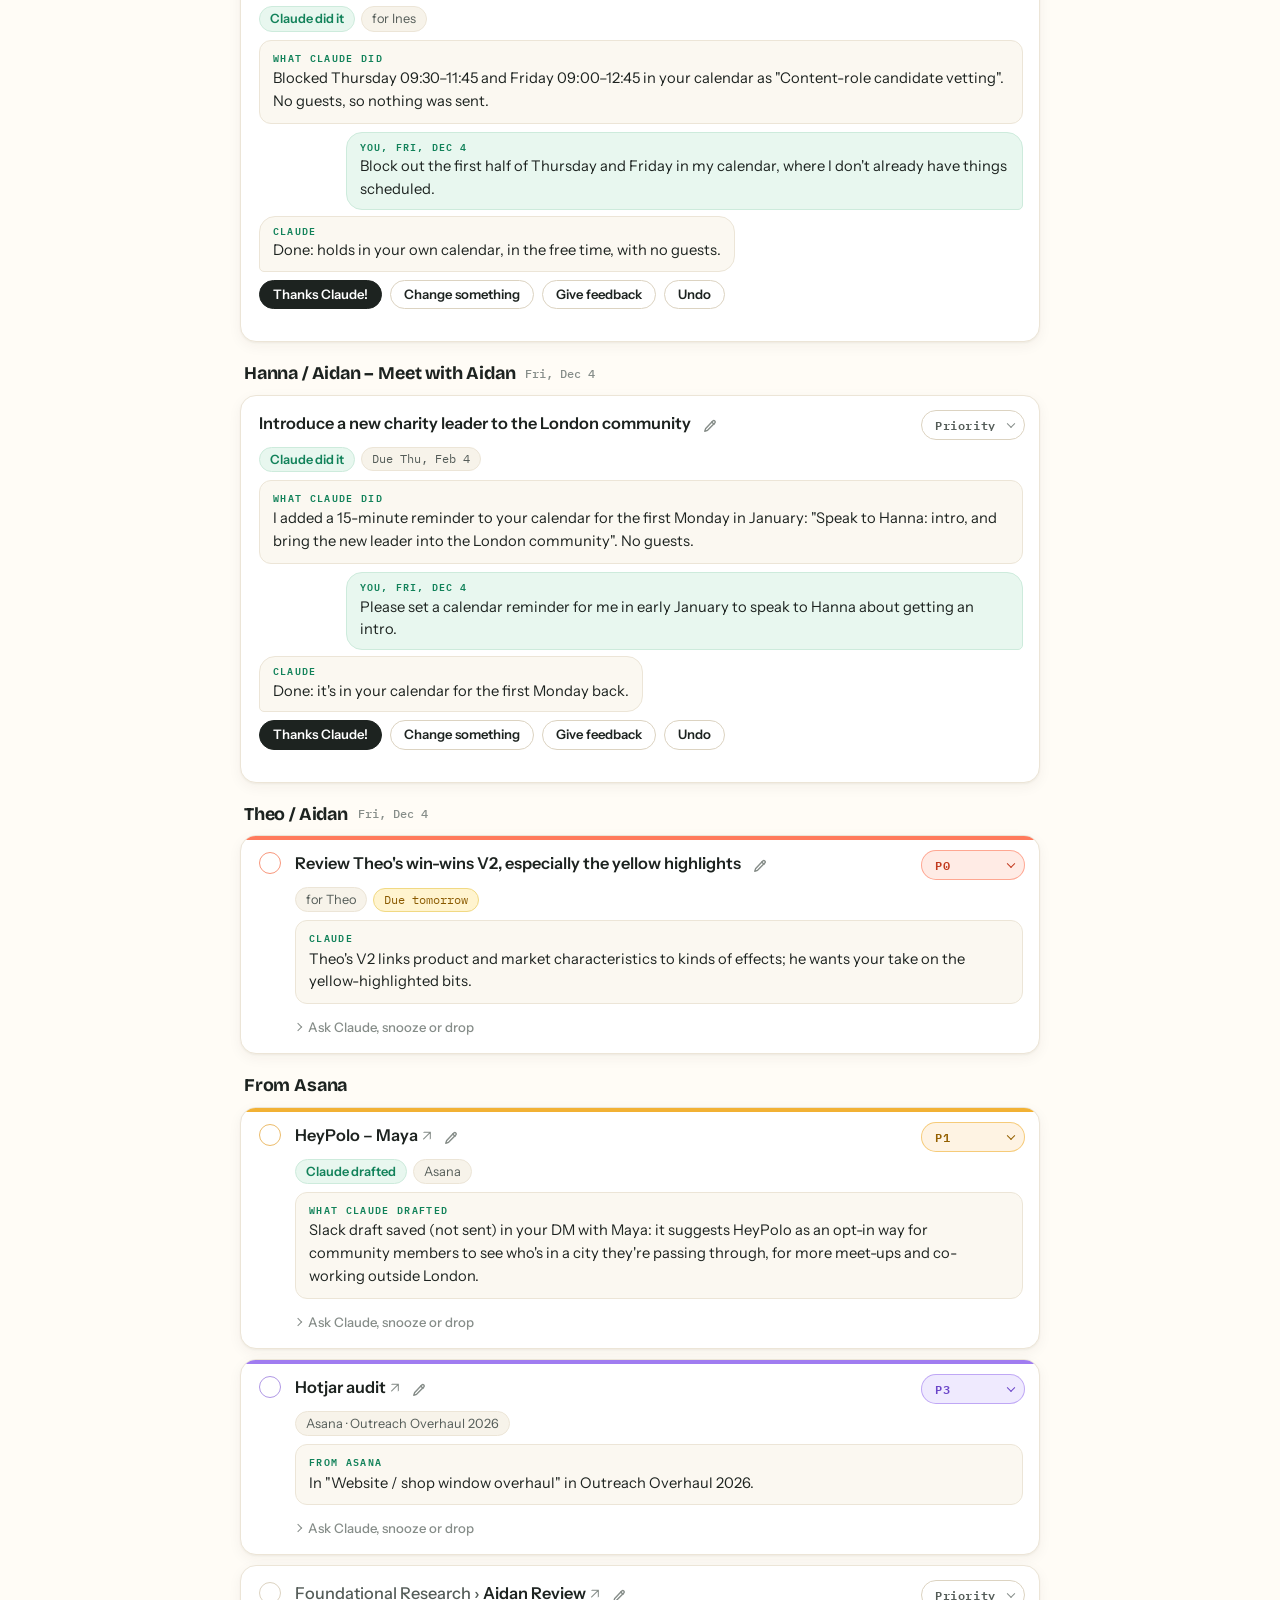
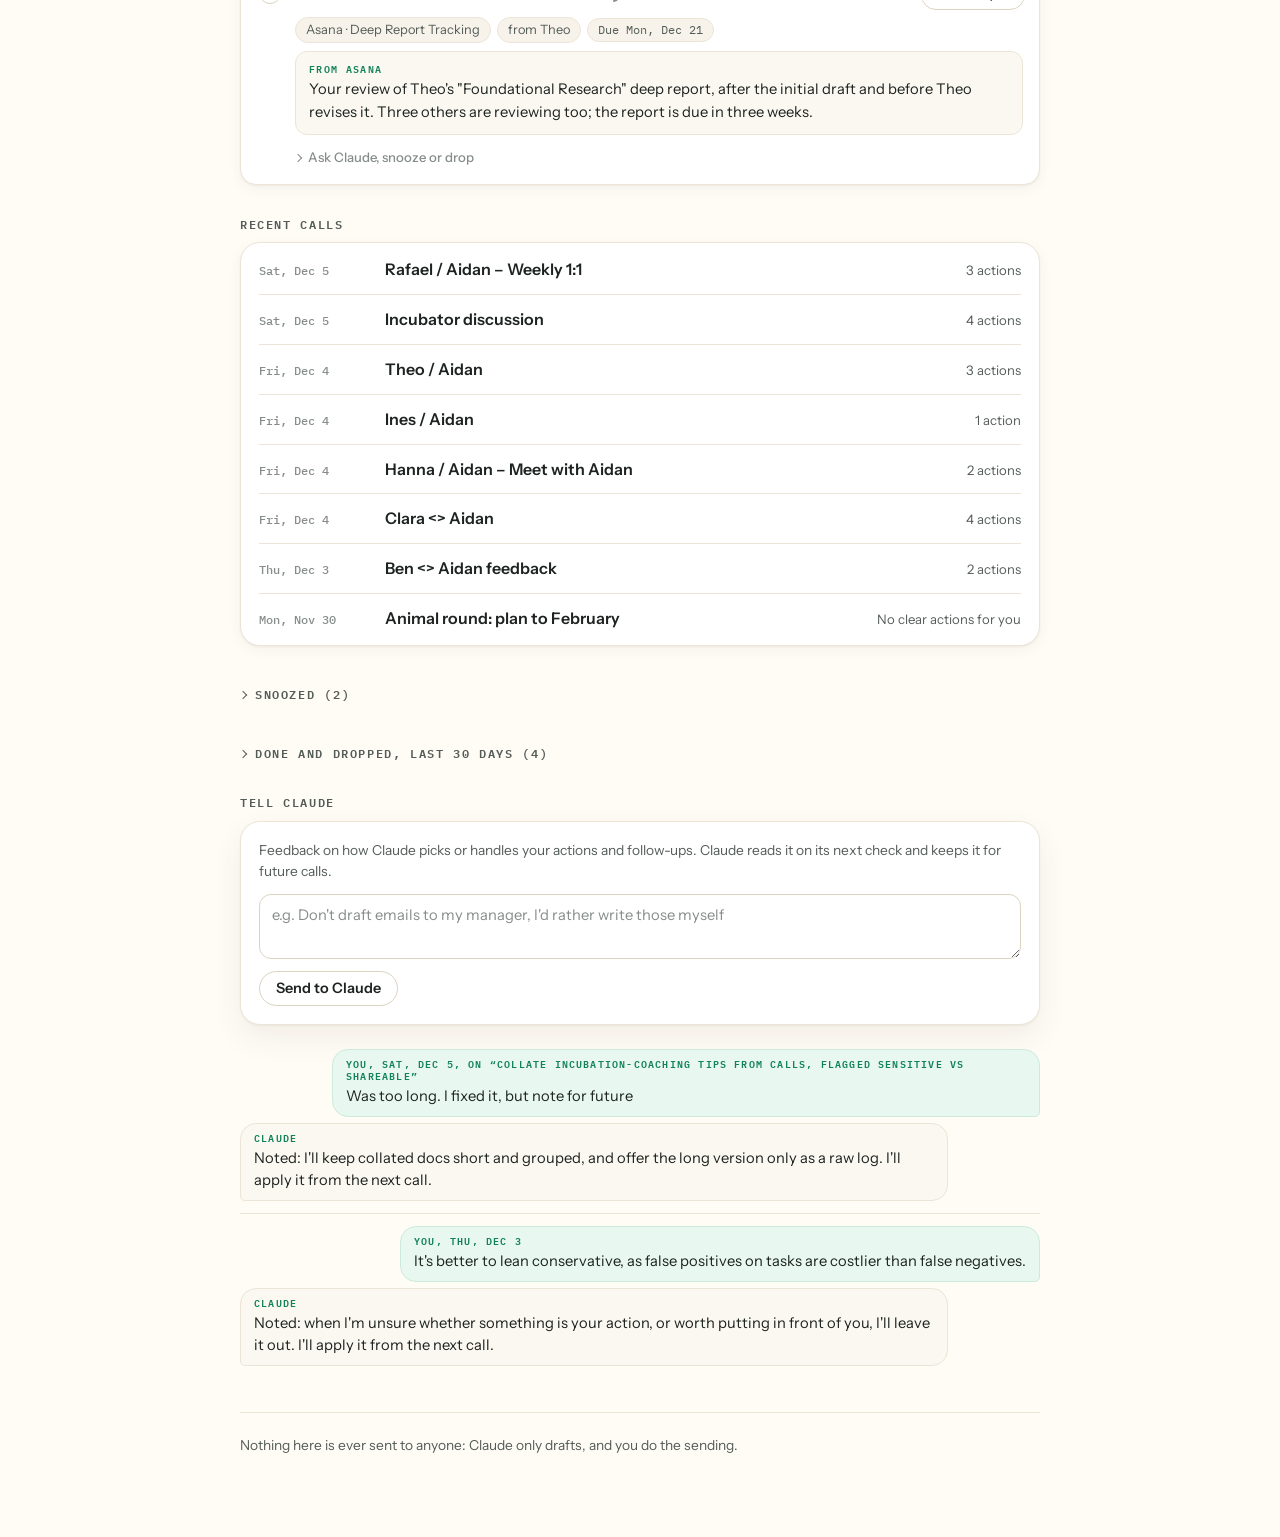
==== commit 7546b547: "Call actions: a check-now button, and stalled calls taken over at the next check - A refresh button " ====
--- a/call-actions/demo/index.html
+++ b/call-actions/demo/index.html
@@ -82,9 +82,10 @@
 .top { position: relative; display: flex; flex-direction: column; align-items: flex-start; gap: 14px; }
 /* the settings gear, top right, and its panel */
 .gear { position: absolute; top: 0; right: 0; width: 40px; height: 40px; display: grid; place-content: center; padding: 0; border-radius: 999px; border: 1px solid var(--line); background: var(--surface); color: var(--muted); cursor: pointer; box-shadow: var(--shadow-sm); }
-.gear:hover, .gear[aria-expanded="true"] { color: var(--accent); border-color: var(--accent); }
+.gear:not(:disabled):hover, .gear[aria-expanded="true"] { color: var(--accent); border-color: var(--accent); }
 .gear span[aria-hidden] { font-size: 20px; line-height: 1; transition: transform 300ms ease; }
-.gear:hover span[aria-hidden], .gear[aria-expanded="true"] span[aria-hidden] { transform: rotate(60deg); }
+.gear:not(:disabled):hover span[aria-hidden], .gear[aria-expanded="true"] span[aria-hidden] { transform: rotate(60deg); }
+.gear:disabled { cursor: default; }  /* during setup it's there to point at, not to press */
 .settings { display: flex; flex-direction: column; gap: 16px; background: var(--surface); border: 1px solid var(--line); border-radius: var(--radius); padding: 20px 18px 18px; box-shadow: var(--shadow); }
 .settings-head { display: flex; flex-wrap: wrap; align-items: baseline; justify-content: space-between; gap: 4px 12px; }
 .settings .hint { margin: 0; font-size: 0.84rem; color: var(--muted); }
@@ -99,12 +100,18 @@
 .choice.off { color: var(--muted); cursor: default; }
 .set-inline.wide { display: flex; }
 .set-inline.wide input { flex: 1; min-width: 0; }
+.settings .hint.fine { font-size: 0.76rem; }
+.hours summary { cursor: pointer; font-size: 0.92rem; color: var(--accent); }
+.hours[open] summary { margin-bottom: 8px; }
+.hours > .row { margin-top: 8px; }
+.hours-now { color: var(--muted); margin-left: 0.4em; }
+.set-group.dim .choice { opacity: 0.5; }
 .welcome { display: flex; flex-direction: column; gap: 10px; background: var(--accent-soft); border: 1px solid var(--accent-line); border-radius: var(--radius); padding: 16px 18px; }
 .welcome h2 { color: var(--accent); }
 .welcome-next { margin: 0; padding: 10px 14px; border-radius: 12px; background: var(--surface); border: 1px solid var(--accent-line); font-weight: 600; }
 .welcome ul { margin: 0; padding-left: 1.2em; display: flex; flex-direction: column; gap: 6px; }
 .setup-mode #add-form, .setup-mode #notice:empty, .setup-mode #sec-ok, .setup-mode #sec-claude, .setup-mode #sec-todo, .setup-mode #sec-calls,
-.setup-mode details.done, .setup-mode #sec-fb, .setup-mode .foot, .setup-mode #stats, .setup-mode #checked, .setup-mode .lede, .setup-mode .gear { display: none !important; }
+.setup-mode details.done, .setup-mode #sec-fb, .setup-mode .foot, .setup-mode #stats, .setup-mode #checked, .setup-mode .lede { display: none !important; }
 .setup-mode #settings-title { font: 720 1.45rem/1.2 var(--font-display); letter-spacing: -0.01em; text-transform: none; color: var(--ink); }
 .setup-mode .settings-head { flex-direction: column; align-items: flex-start; }
 .setup-mode .settings-head .hint { font-size: 0.95rem; }
@@ -130,7 +137,13 @@
 .checked { align-self: stretch; }
 .checked .main { grid-column: 2; display: flex; flex-wrap: wrap; justify-content: space-between; align-items: baseline; gap: 2px 12px; color: var(--ink); overflow-wrap: anywhere; }
 .checked .main b { font-weight: 600; }
-.checked .ago { font: 500 0.78rem/1 var(--font-mono); color: var(--faint); margin-left: auto; white-space: nowrap; }
+.checked .ago { font: 500 0.78rem/1 var(--font-mono); color: var(--faint); white-space: nowrap; }
+.checked .right { margin-left: auto; display: inline-flex; align-items: center; gap: 10px; }
+/* check now: opens the scheduled check in the Claude app, where Run now is one click */
+.run-now { display: inline-grid; place-content: center; width: 30px; height: 30px; border-radius: 999px; border: 1px solid var(--line); background: var(--surface); color: var(--muted); text-decoration: none; font-size: 17px; line-height: 1; box-shadow: var(--shadow-sm); }
+.run-now:hover, .run-now:focus-visible { color: var(--accent); border-color: var(--accent); }
+.run-now span { display: inline-block; transition: transform 300ms ease; }
+.run-now:hover span { transform: rotate(180deg); }
 .checked .sub { grid-column: 2; font-size: 0.86rem; overflow-wrap: anywhere; }
 .stats { display: flex; flex-wrap: wrap; gap: 8px; margin-top: 4px; }
 .stat { display: inline-flex; align-items: center; gap: 8px; font: 500 0.78rem/1 var(--font-mono); padding: 8px 13px; border-radius: 999px; background: var(--surface); border: 1px solid var(--line); box-shadow: var(--shadow-sm); font-variant-numeric: tabular-nums; }
@@ -816,7 +829,7 @@
       a.kind === "drafted" ? h("span", { class: "chip claude" }, "Claude drafted") : null,
       a.kind === "did" ? h("span", { class: "chip claude" }, "Claude did it") : null,
       woke(a) ? h("span", { class: "chip soon" }, "Back from snooze") : null,
-      isFollowup(a) ? h("span", { class: "chip" }, (a.channel === "slack" ? "Slack" : "Email") + " · no reply since " + fmtDay(a.sentAt)) : null,
+      isFollowup(a) ? h("span", { class: "chip" }, (a.channel === "slack" ? "Slack" : "Email") + (a.direction === "received" ? " · waiting on you since " : " · no reply since ") + fmtDay(a.sentAt)) : null,
       isAsana(a) ? asanaChip(a) : null,
       withCall && a.callTitle ? callChip(a) : null,
       a.who ? h("span", { class: "chip" }, a.who) : null,
@@ -1122,6 +1135,8 @@
     const firstName = String((S.settings && S.settings.name) || "").trim();
     $("title").textContent = firstName ? firstName + "'s call actions" : "Call actions";
   }
+  // The scheduled check's page in the Claude app (Scheduled → this task), where Run now starts a check.
+  const RUN_LINK = "claude://claude.ai/epitaxy/scheduled/call-actions";
   function renderChecked() {
     const box = $("checked");
     const r = S.run;
@@ -1143,7 +1158,10 @@
     box.className = "checked" + (failed ? " failed" : stale ? " stale" : "");
     box.replaceChildren(
       h("span", { class: "main" }, checked ? h("b", null, "Calls last checked " + clock(checked)) : h("b", null, "No calls checked yet"),
-        checked ? h("span", { class: "ago" }, ago(checked)) : null),
+        h("span", { class: "right" }, checked ? h("span", { class: "ago" }, ago(checked)) : null,
+          h("a", { class: "run-now", href: RUN_LINK, target: "_blank", rel: "noopener",
+            title: "Check now: opens this check in the Claude app, where you click Run now", "aria-label": "Check now (opens the Claude app)" },
+            h("span", { "aria-hidden": "true" }, "↻")))),
       h("span", { class: "sub" }, sub,
         (failed || stale) && waiting.length ? " Not in yet: " + waiting.map((w) => w.title).join(" · ") + "." : ""));
     box.hidden = false;
@@ -1152,16 +1170,17 @@
 
   // ---------- settings (the gear at the top right), and the setup screen ----------
   // Choices Claude reads at the start of every check, saved in meta/settings. At setup, Claude publishes this
-  // page with { name, setupDone: false }, and the same panel opens as the setup screen, with the choices below
-  // (Aidan's) already picked. Options whose connector is missing (meta/connectors) are greyed out.
+  // page with { name, setupDone: false }, and the same panel opens as the setup screen, with the recommended
+  // defaults below already picked. Setup shows the choices that matter on day one, plus the start date (only
+  // ever set there); the rest wait behind the gear, and saving setup stores the defaults for them. Options
+  // whose connector is missing (meta/connectors) are greyed out.
   const SETTING_DEFAULTS = {
-    name: "", covers: "both", cadence: "hourly", days: [0, 1, 2, 3, 4], hoursFrom: 9, hoursUntil: 19,
+    name: "", covers: "both", cadence: "hourly", days: [0, 1, 2, 3, 4], hoursFrom: 9, hoursUntil: 19, model: "app", effort: "app",
     mode: "draft", signoff: "none", coWritten: true,
     summaryLength: "detailed", tidiedTranscript: "always", spelling: "british",
-    followupChannels: ["email", "slack"], followupDay: 3, followupHour: 14, followupDrafts: true,
-    followupSkip: "freelancers (they often wrap up on a separate thread)",
+    followupChannels: ["email", "slack"], followupDay: 3, followupHour: 14, followupDrafts: true, followupSkip: "",
     agendaPoints: true, calendarHolds: true, editDocs: true, oneOnOneDocs: [],
-    asana: true, asanaComplete: true, digest: true, startFrom: null,
+    asana: true, asanaComplete: true, startFrom: null,
   };
   const DAYS = ["Monday", "Tuesday", "Wednesday", "Thursday", "Friday", "Saturday", "Sunday"];
   const HOUR = (hr) => String(hr % 24).padStart(2, "0") + ":00";
@@ -1185,10 +1204,28 @@
     for (let hr = from; hr <= to; hr++) opts.push(h("option", { value: String(hr), selected: hr === Number(value) }, HOUR(hr)));
     return h("select", { id: "set-" + id }, opts);
   }
+  // "Mon–Fri, 09:00–19:00": the working hours, for the line that opens them.
+  function hoursText(days, from, until) {
+    const picked = [...new Set(days)].sort((a, b) => a - b);
+    const short = (i) => DAYS[i].slice(0, 3);
+    const runs = [];
+    for (const d of picked) {
+      const last = runs[runs.length - 1];
+      if (last && d === last[1] + 1) last[1] = d; else runs.push([d, d]);
+    }
+    const dayText = runs.map(([a, b]) => a === b ? short(a) : b === a + 1 ? short(a) + ", " + short(b) : short(a) + "–" + short(b)).join(", ");
+    return (dayText || "No days") + ", " + HOUR(from) + "–" + HOUR(until);
+  }
+  function showHours() {
+    const now = $("hours-now");
+    if (!now) return;
+    now.textContent = "· " + hoursText([...document.querySelectorAll(".set-day:checked")].map((x) => Number(x.value)),
+      Number($("set-hoursFrom").value), Number($("set-hoursUntil").value));
+  }
   function docRow(d) {
     return h("div", { class: "doc-row" },
       h("input", { type: "text", class: "doc-name", placeholder: "Who you meet with", value: d.name || "", "aria-label": "The person you have 1:1s with",
-        title: "The person you have 1:1s with. When you say in a call you'll raise something with them, Claude adds it to this doc." }),
+        title: "The person you have 1:1s with. When you have an action to discuss something with them, Claude adds it to this doc." }),
       h("input", { type: "url", class: "doc-url", placeholder: "Link to your 1:1 doc", value: d.url || "", "aria-label": "Link to the 1:1 doc" }),
       h("button", { class: "btn small", type: "button", "data-set": "remove-doc", "aria-label": "Remove" }, "Remove"));
   }
@@ -1196,93 +1233,137 @@
   function buildSettings() {
     const s = settingsNow();
     const setup = inSetup();
+    // Setup and the gear share most choices. Some only matter later, so setup stays short; and the start
+    // date only matters once, so the gear never shows it.
+    const later = (part) => setup ? null : part;
+    const setupOnly = (part) => setup ? part : null;
+    // A section that only matters for calls, or only for the follow-up check: hidden when "What Claude covers" leaves it out.
+    const only = (kind, part) => { if (part) part.dataset.for = kind; return part; };
     let docs = Array.isArray(s.oneOnOneDocs) ? s.oneOnOneDocs : [];
     if (setup && !docs.length) docs = [{}, {}];  // at setup, room to paste a couple straight away
     $("settings-title").textContent = setup ? "Set up your call actions" : "Settings";
     $("settings-hint").textContent = setup
-      ? "Aidan's choices are already picked. Change anything you like, then save. You can change all of it later with the gear at the top right."
+      ? "Recommended defaults are pre-selected. You can edit settings later using the gear at the top right."
       : "Claude reads these at the start of every check.";
     $("settings-save").textContent = setup ? "Save and finish setup" : "Save";
     $("settings-cancel").hidden = setup;
-    $("settings-body").replaceChildren(
-      group("What Claude covers", radios("covers", s.covers, [["both", "Calls and follow-ups", "Actions from your calls, and a weekly check for emails and Slack messages that never got a reply."], ["calls", "Calls only"], ["followups", "Follow-ups only"]])),
-      group("How often Claude checks",
+    $("settings-body").replaceChildren(...[
+      group("What Claude covers", radios("covers", s.covers, [["both", "Calls and follow-ups", "Actions from your calls, and a weekly check for emails and Slack messages still waiting on a reply, from you or from others."], ["calls", "Calls only"], ["followups", "Follow-ups only"]])),
+      only("calls", group("How often Claude checks",
         radios("cadence", s.cadence, [
           ["hourly", "Every hour (recommended for Claude Pro)"],
-          ["10min", "Every 10 minutes", "Burns through your Claude allowance faster. Aidan has Claude Max and uses this."],
+          ["10min", "Every 10 minutes (recommended for Claude Max)"],
           ["twice", "Twice a day", "Around midday and at the end of your day."]]),
-        h("p", { class: "set-label" }, "On these days"),
-        h("div", { class: "choices" }, DAYS.map((d, i) => h("label", { class: "choice" },
-          h("input", { type: "checkbox", class: "set-day", value: String(i), checked: (s.days || []).includes(i) }), d.slice(0, 3)))),
-        h("div", { class: "row" },
-          h("label", { class: "set-inline", for: "set-hoursFrom" }, "Between", hourSelect("hoursFrom", s.hoursFrom, 0, 23)),
-          h("label", { class: "set-inline", for: "set-hoursUntil" }, "and", hourSelect("hoursUntil", s.hoursUntil, 1, 24))),
-        h("p", { class: "hint" }, "It only runs while the Claude app is open on your computer.")),
+        h("details", { class: "hours" },
+          h("summary", null, "Choose working hours", h("span", { id: "hours-now", class: "hours-now" }, "· " + hoursText(s.days || [], s.hoursFrom, s.hoursUntil))),
+          h("div", { class: "choices" }, DAYS.map((d, i) => h("label", { class: "choice" },
+            h("input", { type: "checkbox", class: "set-day", value: String(i), checked: (s.days || []).includes(i) }), d.slice(0, 3)))),
+          h("div", { class: "row" },
+            h("label", { class: "set-inline", for: "set-hoursFrom" }, "Between", hourSelect("hoursFrom", s.hoursFrom, 0, 23)),
+            h("label", { class: "set-inline", for: "set-hoursUntil" }, "and", hourSelect("hoursUntil", s.hoursUntil, 1, 24)))),
+        h("p", { class: "hint" }, "It only runs while the Claude app is open on your computer."))),
+      later(group("Claude model and effort",
+        h("p", { class: "set-label" }, "Model"),
+        radios("model", s.model, [
+          ["app", "Same as my Claude app"],
+          ["opus", "Opus (recommended for Claude Max)", "The most careful. Uses your Claude allowance fastest."],
+          ["sonnet", "Sonnet (recommended for Claude Pro)", "Nearly as good, at about half the usage."]]),
+        h("p", { class: "set-label" }, "Effort: how much Claude thinks before each step"),
+        radios("effort", s.effort, [
+          ["app", "Same as my Claude app"],
+          ["low", "Low", "Uses the least, and is likelier to miss an action."],
+          ["medium", "Medium (recommended)"],
+          ["high", "High", "More thorough, and uses more."]]))),
       group("What Claude does with your actions",
-        radios("mode", s.mode, [["draft", "Drafts emails, Slack messages and short docs, and asks before bigger jobs", "It never sends anything: you do the sending."], ["list", "Only lists them"]])),
-      group("Writing",
+        radios("mode", s.mode, [
+          ["draft", "Does things for you, and you can undo them", "Drafts emails and Slack messages, and when it's sure, makes the changes you allow straight away. Each one shows on this page with an Undo button. Bigger jobs come as plans for you to approve."],
+          ["ask", "Asks before doing anything", "Drafts emails and Slack messages, and turns everything else into a plan for you to approve. Nothing in your docs or calendar changes until you say yes."],
+          ["list", "Just lists them", "No drafts or plans."]]),
+        h("p", { class: "hint fine" }, "Claude never sends anything for you: you need to review and click send.")),
+      h("fieldset", { class: "set-group" + (s.mode === "list" ? " dim" : ""), id: "may-do" }, h("legend", null, "What Claude may change"),
+        check("agendaPoints", s.agendaPoints, "Add agenda points to my 1:1 docs", "\"I'll raise that with Nina\" becomes a line on your side of the next meeting's agenda.", NEEDS("docs", "Google Docs")),
+        check("calendarHolds", s.calendarHolds, "Block time in my calendar when I ask", "Never with guests, only in free time.", NEEDS("calendar", "Google Calendar")),
+        check("editDocs", s.editDocs, "Change my existing Google Docs when I ask", "Never other people's text, comments or sharing.", NEEDS("docs", "Google Docs")),
+        h("p", { class: "hint" }, "Untick one and Claude never makes that change: it suggests it for you to make yourself.")),
+      only("calls", group("My 1:1 docs",
+        h("p", { class: "hint" }, "Each person you have 1:1s with, and your shared doc with them. When you have an action to discuss something with one of them, this is how Claude knows which doc to add it to." +
+          (setup ? " You can finish adding these later in Settings." : "")),
+        h("div", { id: "set-docs", class: "docs" }, docs.map(docRow)),
+        h("div", { class: "row" }, h("button", { class: "btn small", type: "button", "data-set": "add-doc" }, "Add a 1:1 doc")))),
+      only("followups", group("Checking for messages waiting on a reply",
+        h("div", { class: "choices" },
+          check("fuEmail", (s.followupChannels || []).includes("email"), "Emails"),
+          check("fuSlack", (s.followupChannels || []).includes("slack"), "Slack messages", null, NEEDS("slack", "Slack"))),
+        later(h("div", { class: "row" },
+          h("label", { class: "set-inline", for: "set-fuDay" }, "Every",
+            h("select", { id: "set-fuDay" }, DAYS.map((d, i) => h("option", { value: String(i), selected: i === Number(s.followupDay) }, d)))),
+          h("label", { class: "set-inline", for: "set-fuHour" }, "at", hourSelect("fuHour", s.followupHour, 6, 21)))),
+        check("followupDrafts", s.followupDrafts, "Draft follow-up and reply emails where Claude can"),
+        later(h("label", { class: "set-inline wide", for: "set-followupSkip" }, "Leave out",
+          h("input", { type: "text", id: "set-followupSkip", value: s.followupSkip || "", placeholder: "e.g. freelancers" }))))),
+      group("Asana",
+        check("asana", s.asana, "Include my Asana tasks here",
+          "Useful if you rarely open Asana and don't have too many tasks. Dropping one removes it from this page for good, without completing it in Asana. Editing one here doesn't change it in Asana.", NEEDS("asana", "Asana")),
+        later(check("asanaComplete", s.asanaComplete, "When I tick one off here, complete it in Asana too", null, NEEDS("asana", "Asana")))),
+      later(group("Writing",
         h("p", { class: "set-label" }, "Spelling, for summaries and everything Claude drafts"),
         radios("spelling", s.spelling, [["british", "British"], ["american", "American"]]),
         h("p", { class: "set-label" }, "Email drafts end with"),
         radios("signoff", s.signoff, [["none", "No sign-off or name (my email signature covers it)"], ["name", "My usual sign-off and name"]]),
-        check("coWritten", s.coWritten, "An italic \"Co-written with Claude\" at the bottom")),
-      group("Call summaries",
+        check("coWritten", s.coWritten, "An italic \"Co-written with Claude\" at the bottom"))),
+      later(only("calls", group("Call summaries",
         h("p", { class: "set-label" }, "Length"),
         radios("summaryLength", s.summaryLength, [["detailed", "Detailed", "The call's story in order, with the reasoning, quotes and open questions."], ["onepage", "One page", "Summary, decisions, actions and open questions."]]),
         h("p", { class: "set-label" }, "Tidied transcript at the bottom"),
-        radios("tidiedTranscript", s.tidiedTranscript, [["always", "Always"], ["asked", "Only when I ask"]])),
-      group("My 1:1 docs",
-        h("p", { class: "hint" }, "Each person you have 1:1s with, and your shared doc with them. When you say in a call you'll raise something with one of them, this is how Claude knows which doc to add it to. Each call's summary also gets a link in that doc."),
-        h("div", { id: "set-docs", class: "docs" }, docs.map(docRow)),
-        h("div", { class: "row" }, h("button", { class: "btn small", type: "button", "data-set": "add-doc" }, "Add a 1:1 doc"))),
-      group("What Claude may do",
-        check("agendaPoints", s.agendaPoints, "Add agenda points to my 1:1 docs", "\"I'll raise that with Nina\" becomes a line on your side of the next meeting's agenda.", NEEDS("docs", "Google Docs")),
-        check("calendarHolds", s.calendarHolds, "Add holds to my calendar when I ask", "Never with guests, only in free time.", NEEDS("calendar", "Google Calendar")),
-        check("editDocs", s.editDocs, "Change my existing Google Docs when I ask", "Never other people's text, comments or sharing.", NEEDS("docs", "Google Docs"))),
-      group("Follow-up check",
-        h("div", { class: "choices" },
-          check("fuEmail", (s.followupChannels || []).includes("email"), "Emails"),
-          check("fuSlack", (s.followupChannels || []).includes("slack"), "Slack messages", null, NEEDS("slack", "Slack"))),
-        h("div", { class: "row" },
-          h("label", { class: "set-inline", for: "set-fuDay" }, "Every",
-            h("select", { id: "set-fuDay" }, DAYS.map((d, i) => h("option", { value: String(i), selected: i === Number(s.followupDay) }, d)))),
-          h("label", { class: "set-inline", for: "set-fuHour" }, "at", hourSelect("fuHour", s.followupHour, 6, 21))),
-        check("followupDrafts", s.followupDrafts, "Draft a short follow-up email for each"),
-        h("label", { class: "set-inline wide", for: "set-followupSkip" }, "Leave out",
-          h("input", { type: "text", id: "set-followupSkip", value: s.followupSkip || "", placeholder: "e.g. freelancers" }))),
-      group("Asana",
-        check("asana", s.asana, "Show my Asana tasks here",
-          "Useful if you rarely open Asana and don't have too many tasks. Dropping one removes it from this page for good, without completing it in Asana. Editing one here doesn't change it in Asana.", NEEDS("asana", "Asana")),
-        check("asanaComplete", s.asanaComplete, "When I tick one off here, complete it in Asana too", null, NEEDS("asana", "Asana"))),
-      group("Reminders", check("digest", s.digest, "Monday digest: a Slack message to yourself on Monday morning, listing what's open", null, NEEDS("slack", "Slack"))),
-      group("You",
+        radios("tidiedTranscript", s.tidiedTranscript, [["always", "Always"], ["asked", "Only when I ask"]])))),
+      later(group("You",
         h("label", { class: "set-inline", for: "set-name" }, "First name",
           h("input", { type: "text", id: "set-name", maxlength: "40", value: s.name || "", placeholder: "e.g. Nina" })),
-        h("p", { class: "hint" }, "The page's title: \"Nina's call actions\".")),
-      group("Start from",
+        h("p", { class: "hint" }, "The page's title: \"Nina's call actions\"."))),
+      setupOnly(only("calls", group("Start from",
         h("label", { class: "set-inline", for: "set-startFrom" }, "Calls from",
           h("input", { type: "date", id: "set-startFrom", value: s.startFrom || localDay(new Date()) })),
-        h("p", { class: "hint" }, "Earlier calls are left alone. Claude looks back a week at most.")));
-  }
+        h("p", { class: "hint" }, "Earlier calls are left alone. Claude looks back a week at most.")))),
+    ].filter(Boolean));
+    showFor(s.covers);
+  }
+  // Follow-ups only runs once a week, at its own day and time, so how often and the call choices drop out.
+  function showFor(covers) {
+    for (const part of document.querySelectorAll("#settings-body [data-for]")) part.hidden = covers !== "both" && part.dataset.for !== covers;
+  }
+  // What the panel shows. A choice that isn't on screen (setup keeps some behind the gear) is left out,
+  // so saving keeps its current or default value.
   function readSettings() {
-    const pick = (name) => (document.querySelector("input[name='set-" + name + "']:checked") || {}).value;
-    const on = (id) => { const el = $("set-" + id); return !!(el && el.checked && !el.disabled); };
-    const docs = [...document.querySelectorAll("#set-docs .doc-row")].map((r) => ({
-      name: r.querySelector(".doc-name").value.trim(), url: r.querySelector(".doc-url").value.trim() }))
-      .filter((d) => d.name && safeUrl(d.url));
-    return {
-      name: ($("set-name").value || "").trim(), covers: pick("covers"),
-      cadence: pick("cadence"), days: [...document.querySelectorAll(".set-day:checked")].map((x) => Number(x.value)),
-      hoursFrom: Number($("set-hoursFrom").value), hoursUntil: Number($("set-hoursUntil").value),
+    const el = (id) => $("set-" + id);
+    const pick = (name) => { const x = document.querySelector("input[name='set-" + name + "']:checked"); return x ? x.value : undefined; };
+    const on = (id) => el(id) ? !!(el(id).checked && !el(id).disabled) : undefined;
+    const num = (id) => el(id) ? Number(el(id).value) : undefined;
+    const text = (id) => el(id) ? (el(id).value || "").trim() : undefined;
+    const dayBoxes = [...document.querySelectorAll(".set-day")];
+    const docRows = $("set-docs") ? [...$("set-docs").querySelectorAll(".doc-row")] : null;
+    const values = {
+      name: text("name"), covers: pick("covers"), cadence: pick("cadence"), model: pick("model"), effort: pick("effort"),
+      days: dayBoxes.length ? dayBoxes.filter((x) => x.checked).map((x) => Number(x.value)) : undefined,
+      hoursFrom: num("hoursFrom"), hoursUntil: num("hoursUntil"),
       mode: pick("mode"), signoff: pick("signoff"), coWritten: on("coWritten"),
       summaryLength: pick("summaryLength"), tidiedTranscript: pick("tidiedTranscript"), spelling: pick("spelling"),
-      followupChannels: [on("fuEmail") ? "email" : null, on("fuSlack") ? "slack" : null].filter(Boolean),
-      followupDay: Number($("set-fuDay").value), followupHour: Number($("set-fuHour").value),
-      followupDrafts: on("followupDrafts"), followupSkip: ($("set-followupSkip").value || "").trim(),
-      agendaPoints: on("agendaPoints"), calendarHolds: on("calendarHolds"), editDocs: on("editDocs"), oneOnOneDocs: docs,
-      asana: on("asana"), asanaComplete: on("asanaComplete"), digest: on("digest"), startFrom: $("set-startFrom").value || null,
+      followupChannels: el("fuEmail") ? [on("fuEmail") ? "email" : null, on("fuSlack") ? "slack" : null].filter(Boolean) : undefined,
+      followupDay: num("fuDay"), followupHour: num("fuHour"), followupDrafts: on("followupDrafts"), followupSkip: text("followupSkip"),
+      agendaPoints: on("agendaPoints"), calendarHolds: on("calendarHolds"), editDocs: on("editDocs"),
+      oneOnOneDocs: docRows ? docRows.map((r) => ({ name: r.querySelector(".doc-name").value.trim(), url: r.querySelector(".doc-url").value.trim() }))
+        .filter((d) => d.name && safeUrl(d.url)) : undefined,
+      asana: on("asana"), asanaComplete: on("asanaComplete"), startFrom: el("startFrom") ? (el("startFrom").value || null) : undefined,
     };
-  }
+    for (const k of Object.keys(values)) if (values[k] === undefined) delete values[k];
+    return values;
+  }
+  document.addEventListener("change", (e) => {
+    const t = e.target;
+    if (!t.closest || !t.closest("#settings")) return;
+    if (t.closest(".hours")) showHours();
+    if (t.name === "set-mode") $("may-do").classList.toggle("dim", t.value === "list");
+    if (t.name === "set-covers") showFor(t.value);
+  });
   function openSettings(open) {
     $("settings").hidden = !open;
     $("gear").setAttribute("aria-expanded", String(open));
@@ -1296,6 +1377,7 @@
   let setupShown = false;
   function renderSetup() {
     document.body.classList.toggle("setup-mode", inSetup());  // during setup, the setup screen is all there is
+    $("gear").disabled = inSetup();  // the gear shows where settings will live, but works only after setup
     if (inSetup() && !setupShown) { setupShown = true; openSettings(true); }
     renderWelcome();
   }
@@ -1315,10 +1397,12 @@
       if (!db) { notice("Open this page in claude.ai, signed in, to change settings."); return; }
       if (!S.got.has("meta")) { notice("Still loading your settings. Try again in a moment."); return; }
       const setup = inSetup();
-      const values = Object.assign({}, S.settings || {}, readSettings(), { updatedAt: new Date().toISOString() });
-      if (!values.days.length) { notice("Pick at least one day for Claude to check."); return; }
-      if (values.hoursUntil <= values.hoursFrom) { notice("The end of your checking hours needs to be after the start."); return; }
-      if (setup) Object.assign(values, { setupDone: true, setupAt: values.updatedAt });
+      // Every choice gets saved, including the ones setup keeps behind the gear (as their defaults).
+      const values = Object.assign({}, SETTING_DEFAULTS, S.settings || {}, readSettings(), { updatedAt: new Date().toISOString() });
+      const hoursProblem = !values.days.length ? "Pick at least one working day for Claude to check."
+        : values.hoursUntil <= values.hoursFrom ? "The end of your working hours needs to be after the start." : null;
+      if (hoursProblem) { document.querySelector("#settings .hours").open = true; notice(hoursProblem); return; }
+      if (setup) Object.assign(values, { setupDone: true, setupAt: values.updatedAt, startFrom: values.startFrom || localDay(new Date()) });
       touch();
       db.doc("meta/settings").set(values)
         .then(() => {
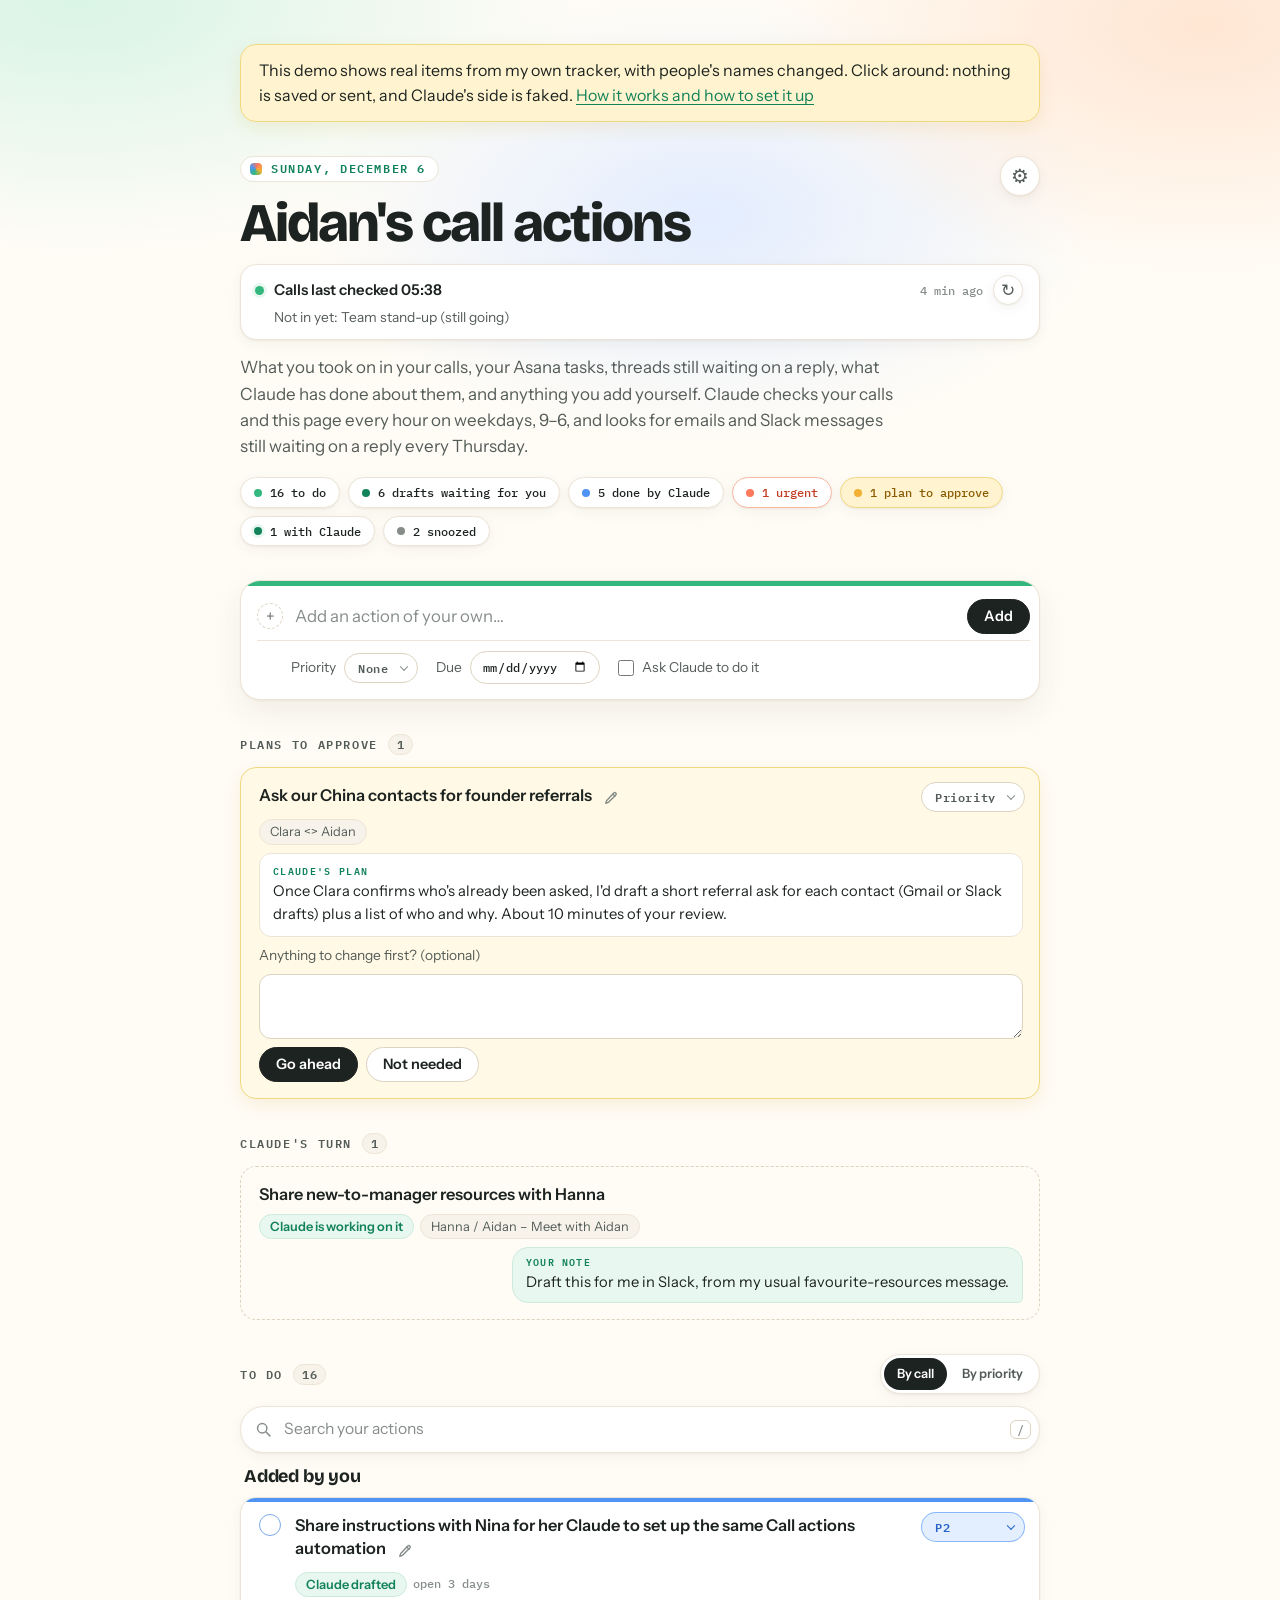
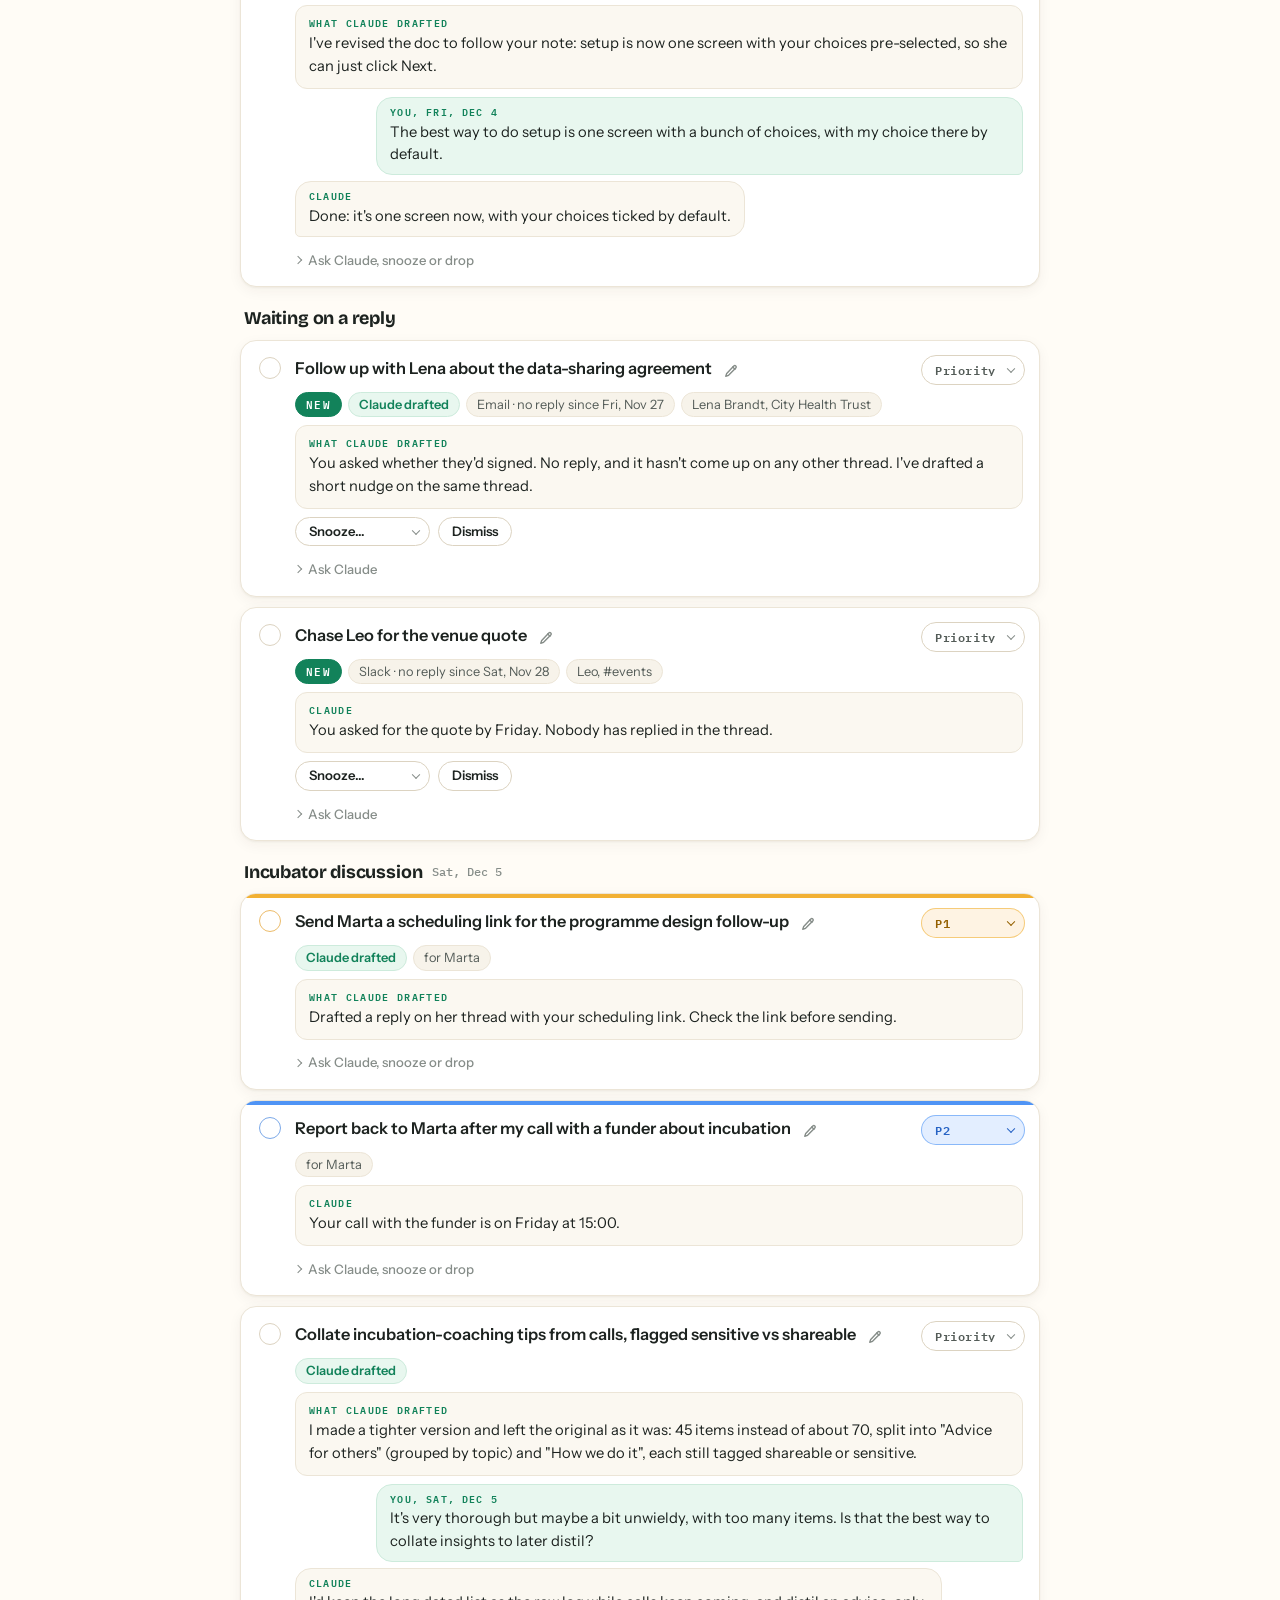
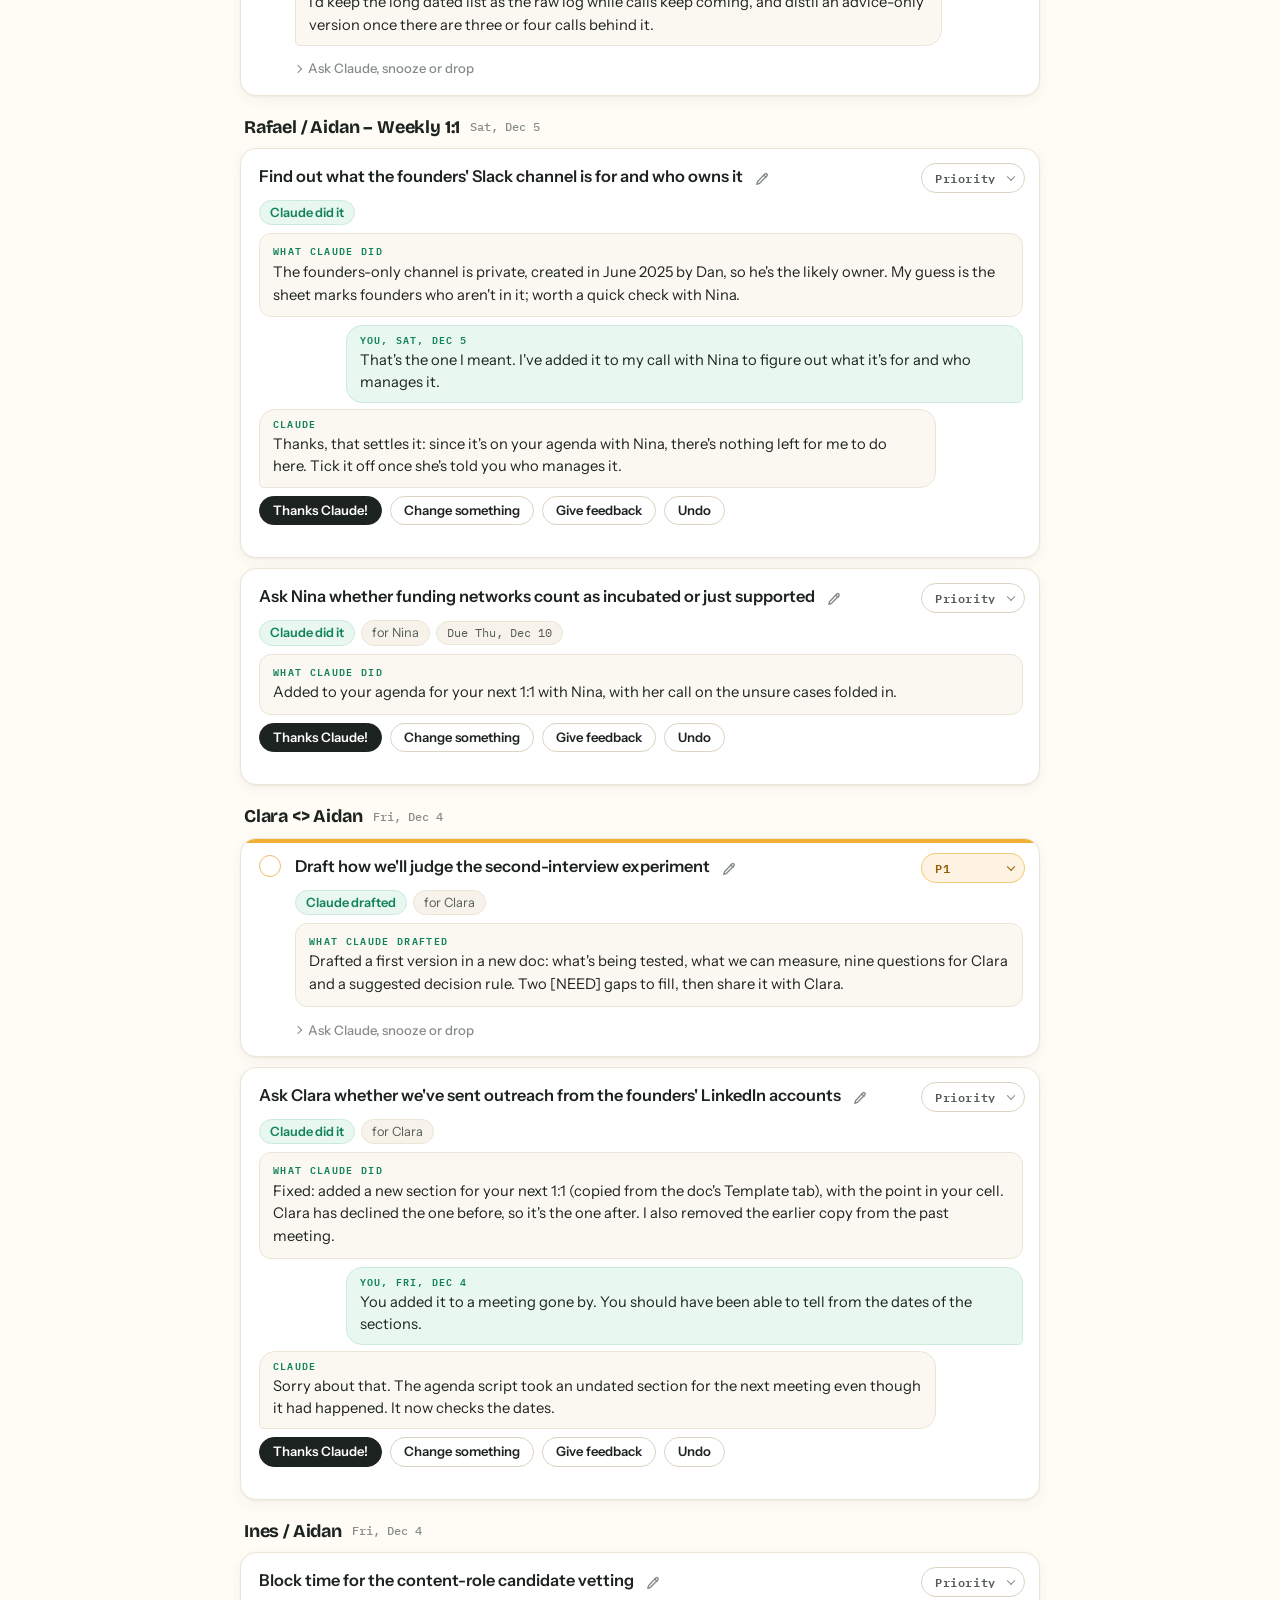
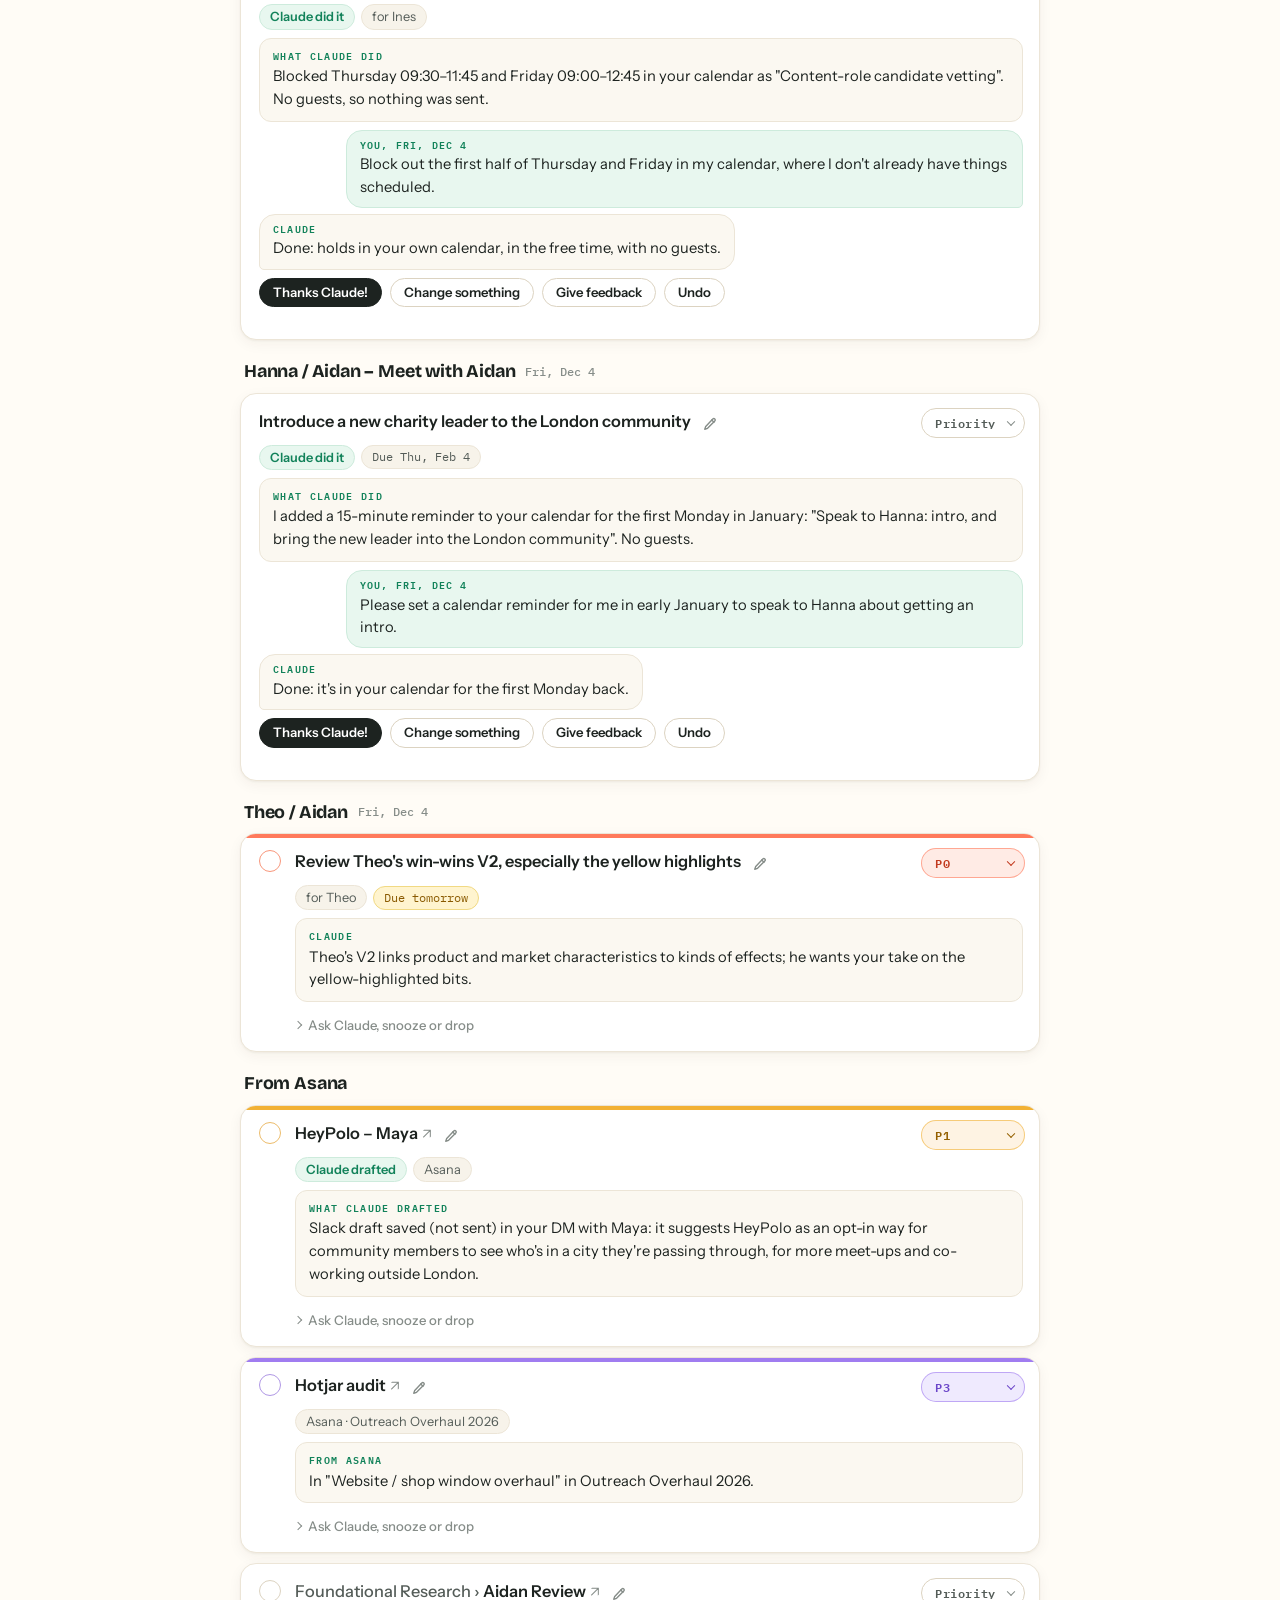
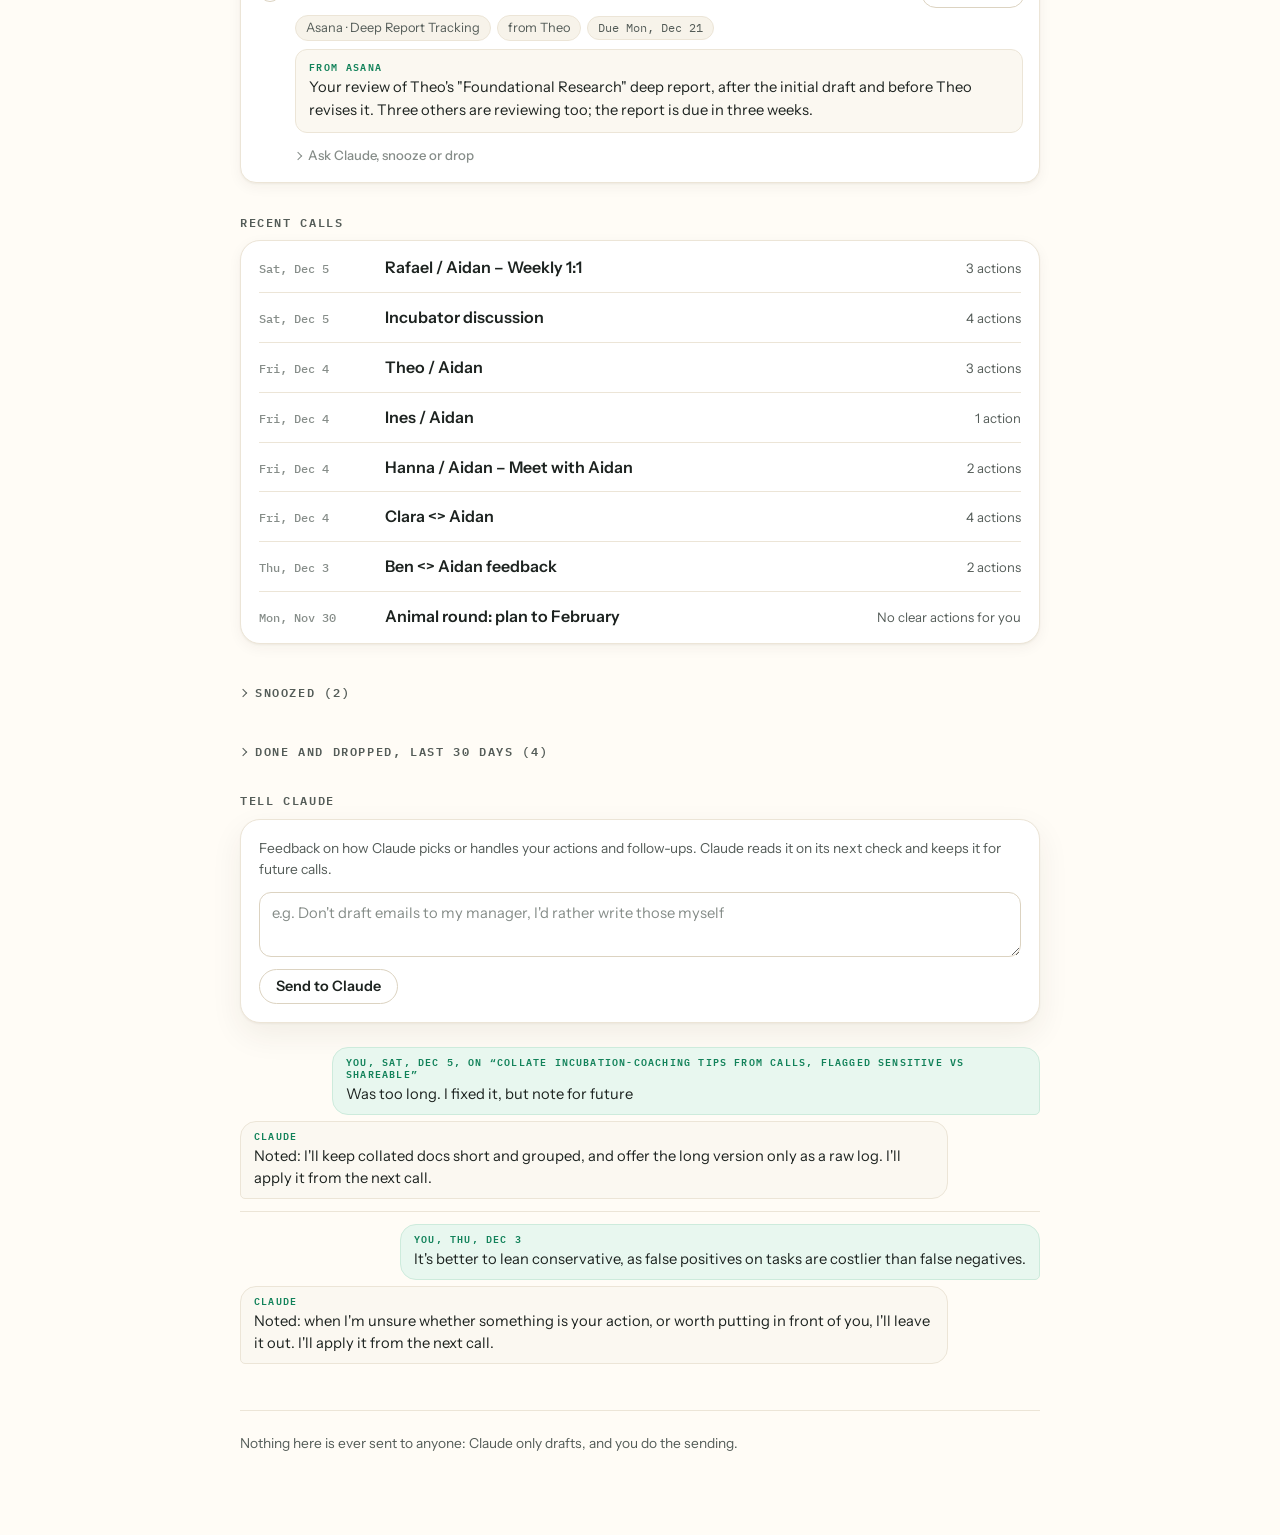
==== commit f6f771ec: "Call actions: the check-now button says where to click Run now A page can't open claude:// links or " ====
--- a/call-actions/demo/index.html
+++ b/call-actions/demo/index.html
@@ -140,7 +140,7 @@
 .checked .ago { font: 500 0.78rem/1 var(--font-mono); color: var(--faint); white-space: nowrap; }
 .checked .right { margin-left: auto; display: inline-flex; align-items: center; gap: 10px; }
 /* check now: opens the scheduled check in the Claude app, where Run now is one click */
-.run-now { display: inline-grid; place-content: center; width: 30px; height: 30px; border-radius: 999px; border: 1px solid var(--line); background: var(--surface); color: var(--muted); text-decoration: none; font-size: 17px; line-height: 1; box-shadow: var(--shadow-sm); }
+.run-now { display: inline-grid; place-content: center; width: 30px; height: 30px; padding: 0; border-radius: 999px; border: 1px solid var(--line); background: var(--surface); color: var(--muted); font: inherit; font-size: 17px; line-height: 1; box-shadow: var(--shadow-sm); cursor: pointer; }
 .run-now:hover, .run-now:focus-visible { color: var(--accent); border-color: var(--accent); }
 .run-now span { display: inline-block; transition: transform 300ms ease; }
 .run-now:hover span { transform: rotate(180deg); }
@@ -1135,8 +1135,23 @@
     const firstName = String((S.settings && S.settings.name) || "").trim();
     $("title").textContent = firstName ? firstName + "'s call actions" : "Call actions";
   }
-  // The scheduled check's page in the Claude app (Scheduled → this task), where Run now starts a check.
-  const RUN_LINK = "claude://claude.ai/epitaxy/scheduled/call-actions";
+  // Check now: pages can't run the Claude app's scheduled tasks, so the button asks the local "automations" server
+  // (host:automations, on this Mac) to open the task's page in the app, where Run now starts a check. Where that
+  // server isn't there (another computer, a browser, a colleague's copy), it says where to click instead.
+  const RUN_TASK = "call-actions";
+  const RUN_HOW = "In the Claude app, open Scheduled → Call actions, and click Run now.";
+  async function runNow() {
+    const mcp = window.claude && typeof window.claude.use === "function" ? await window.claude.use("mcp") : null;
+    if (!mcp) { notice(RUN_HOW, true); return; }
+    try {
+      await mcp.callTool("host:automations", "open_scheduled_task", { task: RUN_TASK }, { cache: false });
+      notice("Opened in the Claude app: click Run now there.");
+    } catch (e) {
+      if (e && e.code === "cancelled") return;
+      notice(RUN_HOW, true);
+    }
+  }
+  document.addEventListener("click", (e) => { if (e.target.closest && e.target.closest("[data-run-now]")) runNow(); });
   function renderChecked() {
     const box = $("checked");
     const r = S.run;
@@ -1159,7 +1174,7 @@
     box.replaceChildren(
       h("span", { class: "main" }, checked ? h("b", null, "Calls last checked " + clock(checked)) : h("b", null, "No calls checked yet"),
         h("span", { class: "right" }, checked ? h("span", { class: "ago" }, ago(checked)) : null,
-          h("a", { class: "run-now", href: RUN_LINK, target: "_blank", rel: "noopener",
+          h("button", { class: "run-now", type: "button", "data-run-now": "1",
             title: "Check now: opens this check in the Claude app, where you click Run now", "aria-label": "Check now (opens the Claude app)" },
             h("span", { "aria-hidden": "true" }, "↻")))),
       h("span", { class: "sub" }, sub,
